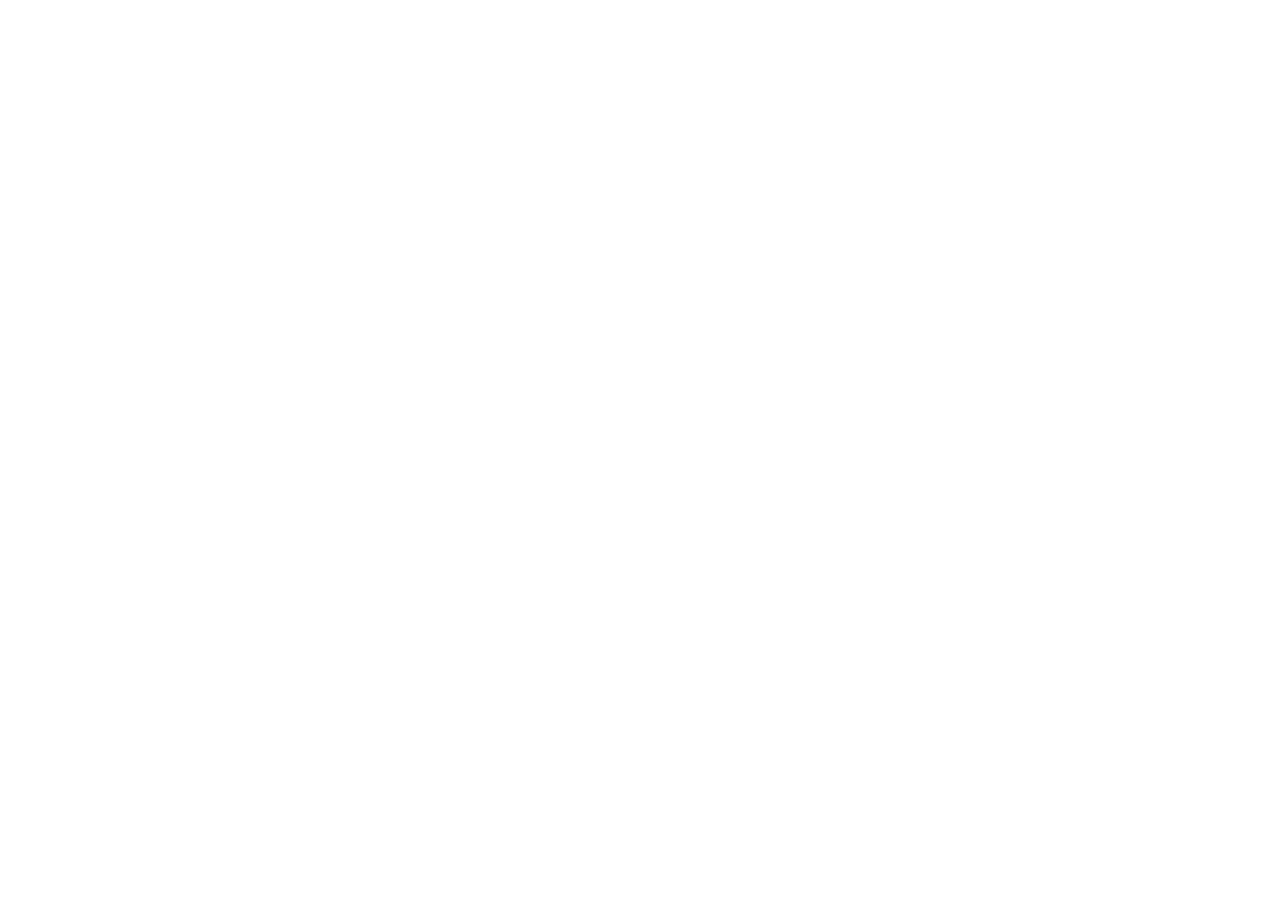
==== pages/index-en.html @ 2b159ac8 "feat: add next 2 sections with form and accordion" ====
<!DOCTYPE html>
<html lang="en">
<head>
  <meta charset="UTF-8">
  <meta name="viewport" content="width=device-width, initial-scale=1.0">
  <meta name="theme_color" content="#FFFFFF">
  <title>Landing Uparkt</title>
  <!--INTER TIGHT FONT-->
  <link rel="preconnect" href="https://fonts.googleapis.com">
  <link rel="preconnect" href="https://fonts.gstatic.com" crossorigin>
  <link href="https://fonts.googleapis.com/css2?family=Inter+Tight:ital,wght@0,100..900;1,100..900&display=swap" rel="stylesheet">
  <!--NORMALIZE.css-->
  <link type="text/css" rel="stylesheet" href="../styles/normalize.css" />
  <!--STYLE.css-->
  <link type="text/css" rel="stylesheet" href="../styles/style.css" />
</head>
<body>

</body>
</html>
---- styles/style.css ----
body {
    margin: 0;
}

/*HEADER*/
header.header {
    width: 100%;
    height: auto;
    padding: 16px 50px;
    position: fixed;
    top: 0;
    z-index: 10;

    display: flex;
    flex-direction: row;
    flex-wrap: nowrap;
    align-content: center;
    align-items: center;
    gap: 24px;

    -webkit-backdrop-filter: blur(48px);
    backdrop-filter: blur(48px);
    background-color: rgba(255, 255, 255, 0);
    transition: background-color 0.45s ease-in-out;
}

.header.scrolled {
    box-sizing: border-box;

    background: rgba(255, 255, 255, 0.8);
    border-bottom: 1px solid #E0E0E0;
    backdrop-filter: blur(48px);
}

main {
    width: 100vw;
    padding-top: 72px;
}

.header_div_logo {
    position: relative;
    width: 100%;
    max-width: 147px;
    min-width: 88px;
    height: 40px;
}

.div_img_logo {
    position: absolute;
    top: 50%;
    left: 50%;
    transform: translate(-50%, -50%);

    width: 100%;
    height: 100%;
    object-fit: contain;
}

.header_nav {
    width: 100%;
    display: flex;
    flex-direction: row;
    align-items: flex-start;
    padding: 0;
    gap: 24px;
}

.nav_ul_list {
    width: 100%;

    display: flex;
    flex-direction: row;
    align-items: center;
    padding: 0;
    gap: 24px;
}

.ul_li {
    width: auto;
    height: 40px;

    display: flex;
    flex-direction: row;
    justify-content: center;
    align-items: center;
    padding: 8px;
    gap: 10px;
}

#buttons {
    margin-left: auto;
}

.ul_li .li_a_link {
    font-style: normal;
    font-weight: 500;
    font-size: var(--font-size-18);
    line-height: 120%;
    letter-spacing: -0.01em;

    color: var(--black);
}

.text {
    display: flex;
    font-style: normal;
    font-weight: 500;
    font-size: var(--font-size-16);
    line-height: 125%;
    text-align: center;
    letter-spacing: -0.01em;

    color: var(--black);
}

.header_div_container {
    width: 100%;
    height: 40px;

    margin-left: auto;

    display: flex;
    flex-direction: row;
    justify-content: center;
    align-items: center;
    padding: 0;
    gap: 16px;
}

.language_container {
    position: relative;

    display: flex;
    flex-direction: row;
    flex-wrap: nowrap;
    align-content: center;
    justify-content: center;
    align-items: center;
    gap: 8px;

    cursor: pointer;
}

.language_container:after {
    content: url(../assets/arrow-down.svg);

    display: inline;
    position: relative;

    top: 0;
    left: 0;

    transition: transform .3s .15s;
}

.language_content {
    display: flex;
    flex-direction: row;
    flex-wrap: nowrap;
    align-content: center;
    justify-content: center;
    align-items: center;
    gap: 8px;

    padding: 8px 12px;
}

.language_div_image {
    position: relative;
    width: 24px;
    height: 16px;

    filter: drop-shadow(0px 1px 12px rgba(0, 0, 0, 0.06)) drop-shadow(0px 4px 12px rgba(0, 0, 0, 0.06)) drop-shadow(0px -8px 34px rgba(0, 0, 0, 0.03));
    border-radius: 4px;
}

.language_image {
    position: absolute;
    top: 50%;
    left: 50%;
    transform: translate(-50%, -50%);

    width: 100%;
    height: 100%;
    object-fit: contain;

    filter: drop-shadow(0px 1px 12px rgba(0, 0, 0, 0.06)) drop-shadow(0px 4px 12px rgba(0, 0, 0, 0.06)) drop-shadow(0px -8px 34px rgba(0, 0, 0, 0.03));
    border-radius: 4px;
}

.language_dropdown {
    position: absolute;
    top: 100%;
    left: 0;
    z-index: 1;

    width: 100%;
    height: auto;

    flex-direction: column;
    align-items: center;
    padding: 16px;

    box-shadow: 0 1px 12px rgba(0, 0, 0, 0.06), 0 4px 12px rgba(0, 0, 0, 0.06), 0 -8px 34px rgba(0, 0, 0, 0.03);
    border-radius: 8px;

    background: var(--white);

    flex: none;
    order: 1;
    flex-grow: 0;

    visibility: hidden;
    opacity: 0;
    transform: translateY(-100%);

    transition: all 0.45s ease-in-out;
}

.language_dropdown.open {
    display: block;
    visibility: visible;
    opacity: 1;
    transform: translateY(0%);
}

.language_container.open:after {
    transform: rotate(180deg);
    transition: transform .3s .15s;
}

.language_dropdown_item {
    cursor: pointer;

    width: 100%;
    height: 20px;

    display: flex;
    flex-direction: row;
    align-items: center;
    justify-content: space-between;
    padding: 0;
}

.container_div_button {
    display: flex;
    flex-direction: row;
    justify-content: center;
    align-items: center;
    padding: 10px 17px;
    gap: 10px;

    position: relative;
    width: auto;
    min-width: 152px;
    height: 40px;

    border-radius: 100px;
}

.container_div_button.white {
    border: 1px solid var(--gray-300);
}

.text.black {
    color: var(--black);
}

.container_div_button.black {
    min-width: 184px;

    background: var(--black);
    border: 1px solid var(--black);
}

.text.white {
    color: var(--white);
}

.qr_code_mobile {
    display: none;
}

.qr_code:before {
    content: url(../assets/qr.svg);
    display: inline;
    position: relative;
    margin-right: 12.5px;
    height: 15px;
    top: 1px;
    left: 0;

    transition: all 0.45s ease-in-out;
}

a.li_a_link.text {
    cursor: pointer;
    transition: all 0.45s ease-in-out;
}

a.li_a_link.text.black {
    color: var(--black);
}

a.li_a_link.text.white {
    color: var(--white);
}

a.li_a_link.text:hover {
    color: var(--violet);
}

.container_div_button, .button_text {
    cursor: pointer;
    transition: all 0.4s ease-in-out;
}

/*WHITE VARIANT (DEFAULT)*/
.container_div_button.white {
    background: rgba(255, 255, 255, 0);
}

.button_text.black {
    color: var(--black);
}

/*BLACK VARIANT (FOR HOVER)*/
.container_div_button.white:hover {
    background: var(--black);
    border-color: var(--black);
}

.container_div_button.white:hover .button_text.black {
    color: var(--white);
}

/*GRAY VARIANT (FOR ACTIVE)*/
.container_div_button.white:active {
    background: var(--gray-400);
    border-color: var(--gray-400);
}

.container_div_button.white:active .button_text.black {
    color: var(--white);
}

/*BLACK VARIANT (DEFAULT)*/
.container_div_button.black {
    background: var(--black);
    border: 1px solid var(--black);
}

.button_text.white {
    color: var(--white);
}

/*WHITE VARIANT (FOR HOVER)*/
.container_div_button.black:hover {
    background: var(--white);
    border: 1px solid var(--gray-400);
}

.container_div_button.black:hover .button_text.white {
    color: var(--black);
}

/*GRAY VARIANT (FOR ACTIVE)*/
.container_div_button.black:active {
    background: var(--white);
    border: 1px solid var(--gray-400);
}

.container_div_button.black:active .button_text.white {
    color: var(--gray-400);
}

/*QR-CODE (FOR HOVER)*/
.container_div_button:hover .qr_code:before {
    content: url(../assets/qr-black.svg);
}

/*QR-CODE (FOR ACTIVE)*/
.container_div_button:active .qr_code:before {
    content: url(../assets/qr-gray.svg);
}

/*BURGER MENU*/
.burger-checkbox {
    display: none;
    position: relative;
    cursor: pointer;
}

.burger_image {
    display: none;
    width: 100%;
    height: 100%;
    object-fit: contain;
}

.burger {
    cursor: pointer;

    display: none;
    position: absolute;
    top: 35px;
    right: 20px;

    border: none;
    background: transparent;

    width: 40px;
    height: 26px;
    scale: 0.5;

    margin: 0;
    z-index: 6;
}
.burger::before,
.burger::after {
    content: '';
    left: 0;
    position: absolute;
    display: block;
    width: 100%;
    height: 4px;
    border-radius: 10px;
    background: #000;
}
.burger::before {
    top: 0;
    box-shadow: 0 11px 0 #000;
    transition: box-shadow .3s .15s, top .3s .15s, transform .3s;
}
.burger::after {
    bottom: 0;
    transition: bottom .3s .15s, transform .3s;
}
.burger-checkbox:checked + .burger::before {
    top: 11px;
    transform: rotate(45deg);
    box-shadow: 0 6px 0 rgba(0,0,0,0);
    transition: box-shadow .15s, top .3s, transform .3s .15s;
}
.burger-checkbox:checked + .burger::after {
    bottom: 11px;
    transform: rotate(-45deg);
    transition: bottom .3s, transform .3s .15s;
}

.burger-checkbox:checked ~ .header_nav {
    transform: translateX(0);
}

/*BURGER MENU*/
@media (max-width: 768px) {
    /* Стили для header */
    header.header {
        display: grid;
        width: 100vw;
        height: 56px;
        grid-template-columns: repeat(2, 1fr);
        grid-template-rows: 24px repeat(3, 1fr);
        align-content: space-between;
        padding: 16px 20px;

        -webkit-backdrop-filter: blur(48px);
        backdrop-filter: blur(48px);

        transition: all 0.45s ease-in-out;
    }

    /* Стили для header при отмеченном бургере */
    header.header.open {
        height: 100vh !important;
        background: var(--white);
    }

    .burger_menu, .burger {
        display: block;

        top: 15px;
        right: 10px;
    }

    .burger-checkbox {
        position: relative;

        grid-column: 2;
        grid-row: 1;
    }

    .header_div_logo {
        display: block;
        align-items: start;
        position: relative;

        grid-column: 1;
        grid-row: 1;
    }

    .header_nav {
        display: block;
        position: relative;

        grid-column: 1 / 3;
        grid-row: 2 / 5;

        padding: 0;
    }

    .header_div_container {
        display: flex;
        flex-direction: column;
        row-gap: 16px;

        position: relative;

        padding: 0;
    }

    .container_div_button {
        padding: 0;
    }

    .header_nav {
        width: 100%;
        opacity: 0;
        scale: 0;
        transform: translateY(-100vh);

        background-color: rgba(255, 255, 255, 0);

        transition: all 0.45s ease-in-out;
    }

    .burger-menu {
        display: block;
    }

    .burger-checkbox:checked ~ .header_nav {
        opacity: 1;
        scale: 1;
        transform: translateY(0);
    }
}

/*MAIN*/
main.main {
    position: relative;
    width: 100%;
    height: auto;
    min-height: 700px;

    background: var(--light-gray);
}

.main_section_service, .main_section_advantages {
    background: var(--white) !important;
}

/*USP SECTION*/
.main_section_usp {
    display: grid;
    width: 1420px;
    height: auto;

    margin: auto;

    grid-template-columns: repeat(6, 1fr);
    grid-template-rows: repeat(1, 1fr);

    background:
            url(../assets/blur-back.svg) no-repeat scroll center,
            url(../assets/grid-back.svg) no-repeat scroll center;
    background-size: cover;

    padding: 56px 0 0 0;
}

.usp_div_left {
    grid-column: 1 / 4;

    width: fit-content;

    display: flex;
    flex-direction: column;
    align-items: flex-start;
    padding: 0;
    gap: 32px;
}

.usp_text_frame {
    display: flex;
    flex-direction: column;
    align-items: flex-start;
    padding: 0;
    gap: 16px;

    width: 100%;
    height: auto;
    min-height: 344px;

    flex: none;
    order: 0;
    flex-grow: 0;
}

h1.h1_usp {
    width: 100%;
    height: auto;

    font-style: normal;
    font-weight: 500;
    font-size: var(--font-size-80);
    line-height: 120%;
    letter-spacing: -0.01em;
    text-transform: uppercase;

    color: var(--black);

    z-index: 4;
}

.h1_usp__line {
    display: inline;
}

/*ONLY H1*/
@media (max-width: 1280px) and (min-width: 1001px) {
    .h1_usp__line {
        display: block;
    }
}

@media(max-width: 1001px) {
    .h1_usp__line {
        white-space: nowrap;
    }
}

.usp_p_content {
    width: auto;
    height: auto;
    max-width: 355px;

    font-style: normal;
    font-weight: 500;
    font-size: var(--font-size-16);
    line-height: 125%;
    letter-spacing: -0.01em;

    color: var(--gray-400);
}

/*BUTTON DROPDOWN*/
.dropdown {
    display: inline-block;
    position: relative;
    z-index: 9;

    height: auto;
    min-height: fit-content;
    max-height: 100%;
}

.dd-button {
    cursor: pointer;
    white-space: nowrap;

    display: flex;
    flex-direction: row;
    align-items: flex-start;
    padding: 0;
    gap: 4px;

    width: fit-content;
    min-width: 357px;
    height: auto;
    max-height: 100%;
    min-height: 56px;
}

.dropdown_default {
    display: flex;
    flex-direction: row;
    align-items: center;
    padding: 16px;
    gap: 10px;

    width: fit-content;
    min-width: 297px;
    height: fit-content;
    max-height: 56px;

    background: var(--violet);
    border-radius: 100px;

    cursor: pointer;

    transition: all 0.45s ease-in-out;
}

.dropdown_default.android {
    box-shadow: 0px 1px 12px rgba(0, 0, 0, 0.06), 0px 4px 12px rgba(0, 0, 0, 0.06), 0px -8px 34px rgba(0, 0, 0, 0.03);
    border-radius: 16px;

    width: 100%;
    height: 52px;
}

.dropdown_default.ios span:before {
    transform: translateY(0);
}

.dropdown_default.android span:before {
    transform: translateY(calc(50% - 20px / 2));
}

.dropdown_default:hover {
    background: var(--pure-violet);
}

.dropdown_default:hover span, .dropdown_default:hover span a {
    color: var(--violet);
}

.dropdown_default.ios:hover span:before {
    content: url(../assets/apple-icon-purple.svg);
}

.dropdown_default.android:hover span:before {
    content: url(../assets/android-icon-purple.svg);
}

.dropdown_default span, .dropdown_default span a {
    display: flex;
    flex-direction: row;
    flex-wrap: nowrap;
    align-content: center;
    justify-content: center;
    align-items: center;
    gap: 10px;

    font-style: normal;
    font-weight: 400;
    font-size: var(--font-size-16);
    line-height: 125%;
    text-align: center;
    letter-spacing: -0.01em;

    color: var(--white);
}

.dropdown_default span:before {
    display: inline;
    position: relative;
    top: 50%;
    left: 0;
    transform: translateY(0%);
}

.dropdown_default.ios span:before {
    content: url(../assets/apple-icon.svg);
}

.dropdown_default.android span:before {
    content: url(../assets/android-icon.svg);
}

.dropdown_icon {
    position: relative;
    width: 56px;
    height: 56px;

    background: var(--violet);
    border-radius: 100px;
}

.dropdown_icon .image {
    position: absolute;
    width: 12px;
    height: 10px;
    left: calc(50% - 12px / 2);
    top: calc(50% - 10px / 2);
    object-fit: none;
}

.dropdown_icon.image {
    transition: transform .3s .15s;
}

.dropdown_icon.image.open {
    transform: rotate(180deg);
    transition: transform .3s .15s;
}

@media(max-width: 1000px) {
    .dropdown_icon.image.open {
        transform: translate(-50%, -50%) rotate(180deg)
    }
}

.dd-input {
    display: none;
}

.dd-menu {
    position: absolute;
    top: 100%;
    width: 100%;
    height: auto;
    max-height: 100%;
    min-height: 56px;
    list-style-type: none;
}

.dd-input + .dd-menu {
    /*display: none;*/
    visibility: hidden;
    opacity: 0;
    transform: translateY(-100%);
    transition: all 0.45s ease-in-out;
}

.dd-input:checked + .dd-menu {
    display: block;
    visibility: visible;
    opacity: 1;
    transform: translateY(0%);
}

.dd-input:checked ~ .dd-button {
    transform: rotate(90deg);
}

.dd-menu li {
    padding: 8px 0;
    cursor: pointer;
    white-space: nowrap;
}

.usp_div_right {
    grid-column: 4 / 7;

    position: relative;
    display: grid;
    width: 100%;
    height: 577px;
    grid-template-columns: 20px repeat(4, 1fr);
    grid-template-rows: 20px repeat(4, 1fr);
}

.image_container {
    position: relative;
    width: 100%;
    height: 100%;

    z-index: 1;
}

.image {
    width: 100%;
    height: 100%;
    object-fit: contain;

    filter: drop-shadow(0px 8px 16px rgba(48, 48, 48, 0.08));
}

.iphone.image_container {
    grid-row: 1 / 6;
    grid-column: 1 / 6;

    z-index: 1;
}

.order_card.image_container {
    width: 320px;
    height: 128px;

    grid-row: 2 / 3;
    grid-column: 2;

    z-index: 3;
    animation: jiggle 0.8s ease-in-out infinite alternate;
}

.card_group.image_container {
    width: 266px;
    height: 176px;

    grid-row: 4;
    grid-column: 1 / 2;

    z-index: 3;
    animation: jiggle 0.8s ease-in-out infinite alternate;
}

.panelL.image_container {
    width: 294px;
    height: 164px;

    grid-row: 5;
    grid-column: 4;

    z-index: 3;
    animation: jiggle 0.8s ease-in-out infinite alternate;
}

@keyframes jiggle {
    0% {
        transform: translateY(0px);
    }
    50% {
        transform: translateY(5px);
    }
    100% {
        transform: translateY(0px);
    }
}

/*SERVICE SECTION*/
.main_section_service {
    width: 100%;
}

.div_section_fluid {
    width: calc(100% - 100px);
    margin: auto;

    display: flex;
    flex-direction: column;
    align-items: flex-start;
    padding: 144px 0;
    gap: 24px;
}

.div_service_name {
    display: flex;
    flex-direction: row;
    justify-content: center;
    align-items: center;
    padding: 0;
    gap: 8px;

    width: auto;
    height: auto;
    min-height: 22px;
}

.p_service {
    position: relative;
    left: 8px;

    display: flex;
    align-items: center;
    flex-direction: row;
    flex-wrap: wrap;

    font-style: normal;
    font-weight: 500;
    font-size: var(--font-size-18);
    line-height: 120%;
    text-align: center;
    letter-spacing: -0.01em;
    text-transform: uppercase;

    color: var(--violet);
}

.p_service:before {
    content: "";
    position: relative;
    top: 50%;
    left: 0;
    transform: translate(-50%, 0);

    display: inline;
    width: 16px;
    height: 16px;

    background: var(--violet);
    border-radius: 1000px;

    flex: none;
    order: 0;
    flex-grow: 0;
}

.service_h2 {
    font-style: normal;
    font-weight: 500;
    font-size: var(--font-size-56);
    line-height: 110%;
    letter-spacing: -0.01em;

    color: var(--black);
}

/*SECTIONS FIXED*/
.main_section_advantages {
    width: 100%;
    height: auto;

    display: flex;
    flex-direction: column;
    align-items: flex-start;
    padding: 0;
    gap: 24px;
}

.div_service_name.--start {
    position: sticky;
    top: 100px;
    left: 0;
    padding: 0 50px;
}

.--start {
    justify-content: flex-start;
}

.main-section_container {
    display: flex;
    flex-direction: column;
    align-items: flex-start;
    padding: 0;
    gap: 125px;

    width: 100%;
    height: auto;
}

.main-section {
    display: flex;
    column-gap: 25px;
    flex-direction: row;
    flex-wrap: nowrap;
    justify-content: flex-start;
    align-items: flex-start;

    padding: 0 50px;

    perspective: 1px;

    position: sticky;
    top: 146px;
    left: 0;
    overflow: hidden;

    width: 100%;
    height: calc(100vh - 250px);

    opacity: 0;
    transform: translateY(0px);

    transition: opacity 0.45s ease-in-out;
}

.main-section article.description {
    opacity: 0;
    transform: translateY(50%);
    background: var(--white) !important;
}

.main-section figure.video {
    opacity: 0;
    transform: translateY(0);
}

.main-section article.description h3.description_head,
.main-section article.description .description_content {
    color: var(--black);
    transition: all 0.45s ease-in-out;
}

.main-section.disabled article.description h3.description_head,
.main-section.disabled article.description .description_content {
    color: var(--white);
    transition: all 0.45s ease-in-out;
}

.main-section.disabled article.description {
    opacity: 0;
    transform: translateY(-50%);
    transition: all 0.45s ease-in-out;
}

.main-section.disabled figure.video {
    opacity: 0;
    transform: translateY(0);
}

.main-section.disabled {
    opacity: 0;
    pointer-events: none;
    /*transition: opacity 0.1s ease-in-out;*/
}

.main-section.active article.description {
    opacity: 1;
    transform: translateY(0);
    transition: all 0.45s ease-in-out;
}

.main-section.active figure.video {
    opacity: 1;
    transform: translateY(0);
    transition: all 0.45s ease-in-out;
}

.main-section.active {
    opacity: 1;
    /*transition: opacity 0.1s ease-in-out;*/
}

#active {
    opacity: 1;
}

#active article.description {
    opacity: 1;
    transform: translateY(0);
    transition: all 0.45s ease-in-out;
}

#active figure.video {
    opacity: 1;
    transform: translateY(0);
    transition: all 0.45s ease-in-out;
}

#last {
    top: 0;
    margin-bottom: 104px;
}

article.description {
    display: flex;
    flex-direction: column;
    align-items: flex-start;
    padding: 40px 0 0 0;
    gap: 16px;

    width: 20%;
    min-width: 355px;
    height: 100%;
    min-height: 130px;

    background: var(--white);
}

.description_head {
    font-style: normal;
    font-weight: 500;
    font-size: var(--font-size-40);
    line-height: 120%;
    letter-spacing: -0.01em;

    color: var(--black);
}

.description_content {
    font-style: normal;
    font-weight: 500;
    font-size: var(--font-size-18);
    line-height: 120%;
    letter-spacing: -0.01em;

    color: var(--black);
}

figure.video {
    position: relative;

    width: 80%;
    height: 100%;

    background: var(--light-gray) !important;
    border-radius: 40px;
}

video.video_content {
    position: absolute;
    top: 50%;
    left: 50%;
    transform: translate(-50%, -50%);
    width: 100%;
    height: 100%;
    border-radius: 40px;
}

/*SECTION OWNERS*/
.main_section_owners {
    background: var(--white);
}

.main_section_owners .div_section_fluid {
    position: relative;
    margin: 0 50px;

    width: calc(100% - 100px);
    min-width: 830px;
    height: auto;
    min-height: fit-content;

    display: grid;
    grid-template-columns: auto 140px repeat(3, 1fr);
    grid-template-rows: repeat(4, auto);
    row-gap: 24px;
}

.div_service_name {
    grid-column: 1;
    grid-row: 1;
}

.owners_content {
    grid-column: 3 / 6;
    grid-row: 1;
}

.advantage {
    display: flex;
    flex-direction: column;
    flex-wrap: nowrap;
    justify-content: space-between;
    align-content: center;
    align-items: center;
    padding: 16px;

    grid-row: 2;
    width: 100%;
    height: 250px;
    background: var(--light-gray);
    border-radius: 24px;
}

.advantage_image {
    width: 100%;
    height: 100%;
    min-height: 76px;

    background-size: contain;
    image-rendering: crisp-edges;
}

#adv1 {
    grid-column: 3;
}

#adv1 .advantage_image {
    background: url(../assets/adv1.svg) no-repeat center center;
    background-size: contain;
}

#adv2 {
    grid-column: 4;
}

#adv2 .advantage_image {
    background: url(../assets/adv2.svg) no-repeat center center;
    background-size: contain;
}

#adv3 {
    grid-column: 5;
}

#adv3 .advantage_image {
    background: url(../assets/adv3.svg) no-repeat center center;
    background-size: contain;
}

.advantage_content {
    position: relative;
    display: flex;
    flex-direction: column;
    align-items: flex-start;
    padding: 0;
    gap: 8px;
}

.h4_heading {
    position: relative;
    display: inline;
    width: 100%;

    font-style: normal;
    font-weight: 500;
    font-size: var(--font-size-22);
    line-height: 115%;
    letter-spacing: -0.01em;

    color: var(--black);
}

#adv2 .h4_heading img {
    content: url(../assets/help-circle.svg);

    display: block;
    position: absolute;
    top: 50%;
    right: 0;
    transform: translateY(-50%);
    margin-top: 2px;

    cursor: pointer;
}

.popover {
    position: absolute;
    right: 30px;
    top: -12px;
    transform: translate(-30px, 0%);

    flex-direction: column;
    align-items: flex-start;
    padding: 8px 12px;

    width: 200px;
    height: fit-content;

    background: var(--violet);
    border-radius: 8px;

    box-shadow: 0 12px 16px -4px rgba(16, 24, 40, 0.08), 0 4px 6px -2px rgba(16, 24, 40, 0.03);

    display: block;
    visibility: hidden;
    opacity: 0;
    transition: all 0.45s ease-in-out;
}

.popover:after {
    content: "";
    position: absolute;
    width: 12px;
    height: 12px;
    transform: translateY(-50%) rotate(-45deg);
    right: -4px;
    top: 50%;
    background: var(--violet);
    border-radius: 1px;
}

.popover p {
    display: inline;
    height: 34px;

    font-style: normal;
    font-weight: 400;
    font-size: var(--font-size-13);
    line-height: 130%;
    letter-spacing: -0.01em;

    color: var(--white);
}

.popover img {
    width: 8px;
    display: inline;
}

.popover.open {
    opacity: 1;
    visibility: visible;
    transform: translate(0%, 0%);
}

.advantage_description {
    font-style: normal;
    font-weight: 500;
    font-size: var(--font-size-13);
    line-height: 125%;
    letter-spacing: -0.01em;

    color: var(--gray-400);
}

.advantage_description.bigger {
    font-size: var(--font-size-18);
}

.div_section_fluid .dropdown_default {
    width: 100%;

    align-items: center;
    justify-content: center;
    align-content: center;

    grid-column: 3 / 6;
    grid-row: 3;
}

/*SECTION OWNERS (SECOND)*/
.main_section_own {
    background: var(--white);
}

.div_own_fluid {
    position: relative;
    margin: 0 50px;

    width: calc(100% - 100px);
    height: auto;
    min-height: fit-content;

    display: flex;
    flex-direction: row;
    padding-top: 0;
    gap: 24px;
}

.big_card {
    box-sizing: border-box;

    width: calc(50% - 12px);
    height: fit-content;
    min-height: 500px;
    padding: 32px;

    display: flex;
    align-items: center;
    align-content: center;
    flex-direction: column;
    justify-content: space-between;
    row-gap: 24px;

    border: 1px solid var(--gray-300);
    border-radius: 24px;

    background: url(../assets/union.svg) no-repeat center center;

    flex: none;
    order: 0;
    flex-grow: 0;
}

.big_card_image {
    width: 100%;
    height: auto;
    min-height: 280px;

    background-size: contain;
    image-rendering: crisp-edges;
}

#big1 .big_card_image {
    background: url(../assets/notis1.svg) no-repeat center center;
    background-size: contain;
}

#big2 .big_card_image {
    background: url(../assets/notis2.svg) no-repeat center center;
    background-size: contain;
}

.big_card_content {
    display: flex;
    flex-direction: column;
    flex-wrap: wrap;
    align-content: flex-start;
    justify-content: flex-start;
    align-items: flex-start;
    row-gap: 8px;
}

/*SECTION FOR LOCATION*/
.main_section_location {
    position: relative;
}

.div_service_name.location {
    width: fit-content;
    max-width: 674px;

    display: flex;
    flex-direction: column;
    flex-wrap: wrap;
    align-content: flex-start;
    justify-content: flex-start;
    align-items: flex-start;
    row-gap: 24px;
}

.location_main {
    flex-direction: row;
    padding: 40px 0 160px 0;
}

.location_description {
    font-style: normal;
    font-weight: 500;
    font-size: var(--font-size-18);
    line-height: 120%;
    letter-spacing: -0.01em;

    color: var(--gray-400);
}

.location_image {
    position: absolute;
    bottom: 0;
    right: 0;

    width: calc(100vw - (674px + 40px + 24px));
    min-height: 450px;

    background: url(../assets/earth.svg) no-repeat center center;
    background-size: 100% 100%;

    z-index: 0;
}

/*SECTION FOR SPONSORS*/
.main_section_sponsors {
    position: relative;
    z-index: 2;
    background: var(--white);
}

.main_section_sponsors .div_section_fluid {
    position: relative;
    margin: 0 50px;
    width: calc(100% - 100px);
    height: auto;
    min-height: fit-content;
    display: grid;
    grid-template-columns: auto 140px auto;
    grid-template-rows: repeat(3, auto);
    row-gap: 24px;
}

.sponsors_content {
    grid-column: 3;
    grid-row: 1;
}

.sponsors_frame {
    grid-column: 3;
    grid-row: 2;
}

.sponsors_frame {
    display: flex;
    flex-direction: row;
    flex-wrap: wrap;
    align-items: flex-start;
    align-content: flex-start;
    padding: 0;
    gap: 24px;
}

.sponsor_card {
    box-sizing: border-box;

    display: flex;
    flex-direction: column;
    justify-content: center;
    align-items: center;
    padding: 35px 57px;
    gap: 10px;

    width: 200px;
    max-width: 200px;
    height: auto;
    min-height: 100px;

    border: 1px solid var(--gray-300);
    border-radius: 8px;

    flex: none;
    order: 0;
    flex-grow: 0;
}

.sponsor_image {
    width: 100%;
    height: auto;
    min-height: 25px;

    background-size: contain;
    image-rendering: crisp-edges;

    background: url(../assets/slack.png) no-repeat center center;
    background-size: contain;
}

#spnsr1 {
    background: url(../assets/uber.png) no-repeat center center;
    background-size: contain;
}

#spnsr2 {
    background: url(../assets/google.png) no-repeat center center;
    background-size: contain;
}

#spnsr3 {
    background: url(../assets/spotify.png) no-repeat center center;
    background-size: contain;
}

#spnsr4 {
    background: url(../assets/amazon.png) no-repeat center center;
    background-size: contain;
}

#spnsr5 {
    background: url(../assets/figma.png) no-repeat center center;
    background-size: contain;
}

/*SECTION FOR FORM*/
.main_section_form {
    background-color: var(--white);
}

.main_section_form .div_section_fluid {
    position: relative;
    margin: 0 50px;
    width: calc(100% - 100px);
    height: auto;
    min-height: fit-content;
    display: grid;
    justify-items: start;
    grid-template-columns: repeat(2, 1fr);
    grid-template-rows: repeat(2, auto);
    row-gap: 24px;

    padding-top: 0;
}

.form_content {
    grid-column: 1;
    grid-row: 1;
}

.form_container {
    width: 100%;
    display: flex;
    flex-wrap: nowrap;
    flex-direction: column;
    gap: 24px;
}

form {
    display: flex;
    flex-direction: column;
    align-items: flex-start;
    padding: 0;
    gap: 8px;
}

input::placeholder,
textarea::placeholder {
    color: var(--gray-400);
}

input, textarea {
    display: flex;
    flex-direction: row;
    align-items: center;
    padding: 18px 16px;
    gap: 10px;

    width: 100%;
    height: auto;
    min-height: 56px;

    background: var(--light-gray);
    border-radius: 16px;

    font-style: normal;
    font-weight: 500;
    font-size: var(--font-size-16);
    line-height: 125%;
    letter-spacing: -0.01em;

    border: 1px solid var(--white);

    color: var(--black);

    transition: all 0.45s ease-in-out;

    flex: none;
    order: 0;
    flex-grow: 0;
}

input:hover,
textarea:hover {
    background: var(--white);
    border: 1px solid var(--gray-300);
    border-radius: 16px;
}

input:focus,
textarea:focus {
    background: var(--light-gray);
    border-radius: 100px;
}

.dropdown_default.black {
    display: flex;
    flex-direction: row;
    justify-content: center;
    align-items: center;
    padding: 16px 8px;
    gap: 10px;

    background: var(--black);
    border-radius: 100px;

    font-style: normal;
    font-weight: 400;
    font-size: var(--font-size-16);
    line-height: 125%;
    text-align: center;
    letter-spacing: -0.01em;

    color: var(--white);
}

.dropdown_default.black:hover {
    background: var(--light-gray);
    color: var(--black);
}

.dropdown_default.black:focus {
    background: var(--gray-300);
}

input:invalid {
    color: var(--error-500);

    background: var(--light-gray);
    border: 1px solid var(--error-500);
}

input:invalid::after {
    content: "Неверно введены данные";
    display: block;

    font-style: normal;
    font-weight: 500;
    font-size: var(--font-size-13);
    line-height: 130%;
    letter-spacing: -0.01em;

    color: var(--error-500);
}

/*SECTION FOR FAQ*/
.main_section_faq {
    background-color: var(--white);
}

.main_section_faq .div_section_fluid {
    position: relative;
    margin: 0 50px;
    width: calc(100% - 100px);
    height: auto;
    min-height: fit-content;
    display: grid;
    justify-items: start;
    grid-template-columns: auto 140px auto;
    grid-template-rows: repeat(3, auto);
    row-gap: 24px;

    padding-top: 0;
}

.owners_content.faq {
    grid-column: 3;
}

/*ACCORDION*/
.accordion {
    display: flex;
    flex-direction: row;
    align-items: center;
    justify-content: flex-start;
    gap: 24px;

    font-style: normal;
    font-weight: 500;
    font-size: var(--font-size-18);
    line-height: 120%;
    letter-spacing: -0.01em;
    color: var(--black);

    cursor: pointer;
    width: 100%;
    text-align: left;
    outline: none;
    transition: 0.4s;
}

.accordion-container {
    width: 100%;
    padding: 32px 0 24px 0;
    border-bottom: 1px solid var(--gray-300);
}

.accordion_frame {
    grid-column: 3;
    grid-row: 2;

    width: 100%;
    height: fit-content;

    display: flex;
    flex-direction: column;
    flex-wrap: nowrap;
    align-content: flex-start;
    justify-content: flex-start;
    align-items: flex-start;
}

.panel {
    padding: 16px 0 0 0;
    display: none;
    overflow: hidden;

    font-style: normal;
    font-weight: 500;
    font-size: var(--font-size-16);
    line-height: 125%;
    letter-spacing: -0.01em;

    color: var(--gray-400);
}

.accordion:after {
    content: '\002B'; /* Unicode character for "plus" sign (+) */
    font-size: 22px;
    color: var(--black);
    float: right;
    margin-left: auto;
    transition: 0.45s;
}

.accordion.active:after {
    content: "\2212"; /* Unicode character for "minus" sign (-) */
}

/*LARGE DESKTOP*/
@media(max-width: 1600px) {
    .main_section_usp {
        position: relative;
        min-width: 1400px;
        width: calc(100vw - 100px);
    }
}

/*DESKTOP*/
@media(max-width: 1440px) {
    .main_section_usp {
        position: relative;
        min-width: 1240px;
        width: calc(100vw - 100px);
    }
}

@media(max-width: 1280px) {
    .main_section_usp {
        position: relative;
        min-width: 950px;
        width: calc(100vw - 100px);
    }

    .usp_div_left {
        width: 100%;
        grid-column: 1 / 5;
        padding-bottom: 140px;
    }

    .usp_div_right {
        max-width: 600px;
        width: fit-content;
        position: absolute;
        top: 50%;
        right: 0;
        transform: translate(10%, -70%);
        scale: 0.8;
    }

    h1.h1_usp {
        font-size: 70px;
    }

    /*SECTION FOR OWNERS*/
    .main_section_owners .div_section_fluid {
        min-width: 0;
        grid-template-columns: repeat(3, 1fr);
        grid-template-rows: repeat(4, auto);
    }

    .div_service_name {
        grid-column: 1 / 4;
        grid-row: 1;
        justify-content: flex-start;
    }

    .owners_content {
        grid-column: 1 / 4;
        grid-row: 2;
    }

    .advantage {
        grid-row: 3;
    }

    #adv1 {
        grid-column: 1 / 2;
    }

    #adv2 {
        grid-column: 2 / 3;
    }

    #adv3 {
        grid-column: 3 / 4;
    }

    .div_section_fluid .dropdown_default {
        grid-column: 1 / 4;
        grid-row: 4;
    }

    /*SECTION FOR LOCATION*/
    .location_main {
        padding: 24px 0 650px 0;
    }

    .div_service_name.location {
        width: 100%;
        max-width: fit-content;
    }

    .location_description {
        font-size: var(--font-size-16);
    }

    .location_image {
        width: calc(100vw + 101px);
        height: 100%;
        bottom: -185px;
        right: 0;
        background-size: 100% 100%;
    }

    .main_section_sponsors .div_section_fluid {
        min-width: 0;
        grid-template-columns: 1fr;
        grid-template-rows: repeat(4, auto);
    }

    .main_section_sponsors .div_section_fluid .div_service_name {
        grid-column: 1;
        grid-row: 1;
    }

    .sponsors_content {
        grid-column: 1;
        grid-row: 2;
    }

    .sponsors_frame {
        grid-column: 1;
        grid-row: 3;
    }

    /*SECTION FOR FAQ*/
    .main_section_faq .div_section_fluid {
        min-width: 0;
        grid-template-columns: 1fr;
        grid-template-rows: repeat(3, auto);
    }

    .main_section_faq .div_section_fluid .div_service_name {
        grid-column: 1;
        grid-row: 1;
    }

    .owners_content.faq {
        grid-column: 1;
        grid-row: 2;
    }

    .accordion_frame {
        grid-column: 1;
        grid-row: 3;
    }
}

@media(max-width: 1000px) {
    h1.h1_usp {
        font-size:var(--font-size-56);
    }

    .usp_p_content {
        font-size: var(--font-size-13);
    }

    .ul_li .li_a_link {
        font-size: var(--font-size-13);
        padding: 0;
        height: fit-content;
        gap: 10px;
    }

    .container_div_button.black {
        min-width: fit-content;
    }

    .qr_code:before {
        top: -1px;
    }

    .button_text.white {
        display: none;
        width: 0;
    }

    .qr_code_mobile {
        display: block;
    }

    .text {
        font-size: var(--font-size-13);
    }

    .main_section_usp {
        position: relative;
        min-width: 780px;
        width: calc(100vw - 40px);
    }

    .usp_div_left {
        margin-left: 20px;
        grid-column: 1 / 4;
    }

    .dd-button,
    .dropdown_default.ios,
    .dropdown_default.android {
        min-width: 206px;
        height: 40px;
        min-height: 40px;
    }

    .dropdown_default {
        padding: 10px 16px;
    }

    .dropdown_default span {
        font-size: var(--font-size-13);
    }

    .dropdown_default span:before {
        scale: 0.8;
    }

    .dropdown_icon {
        width: 40px;
        min-width: 40px;
        height: 40px;
        min-height: 40px;
    }

    .dropdown_icon .image {
        width: 12px;
        height: 10px;
        left: 50%;
        top: 50%;
        transform: translate(-50%, -50%);
    }

    .dd-menu li {
        padding: 4px 0;
    }

    .usp_div_right {
        top: 0;
        right: 35%;
        transform: translate(75%, -20%);
        scale: 0.6;
        grid-column: 3 / 7;
    }

    .iphone.image_container {
        grid-row: 1 / 6;
        grid-column: 1 / 7;
        margin: 0;

        z-index: 1;
    }

    .order_card.image_container {
        width: 320px;
        height: 128px;

        grid-row: 2 / 3;
        grid-column: 3 / 4;

        z-index: 3;
    }

    .card_group.image_container {
        width: 266px;
        height: 176px;

        grid-row: 4;
        grid-column: 3 / 4;

        z-index: 3;
    }

    .panelL.image_container {
        width: 294px;
        height: 164px;

        grid-row: 5;
        grid-column: 6;

        z-index: 3;
    }

    /*FORM*/
    .form_content {
        grid-column: 1 / 3;
        grid-row: 1;
    }

    .form_container {
        width: 100%;
        grid-column: 1 / 3;
        grid-row: 2;
    }
}

/*TABLET*/
@media(max-width: 830px) {
    .header_div_logo {
        max-width: 88px;
    }

    .header_nav, .header_div_container {
        width: 100%;
    }

    header.header {
        flex-wrap: nowrap;
        padding: 16px 20px;
    }

    .ul_li {
        padding: 0;
        height: fit-content;
    }

    .container_div_button {
        width: fit-content;
        padding: 8px 16px;
        min-width: 152px;
        gap: 0;
    }

    .container_div_button.white {
        width: 100%;
    }

    a.qr_code {
        display: flex;
        width: fit-content;
    }

    a.qr_code:before {
        top: -1px;
    }

    .main_section_usp {
        padding: 32px 0 0 0;
        position: relative;
        min-width: 600px;
        width: calc(100vw - 40px);
    }

    h1.h1_usp {
        font-size: var(--font-size-56);
    }

    .usp_div_left {
        margin-left: 0;
        grid-column: 1 / 3;
        padding-bottom: 30px;
    }

    .usp_div_right {
        top: calc(0% - 24px);
    }

    .card_group.image_container {
        grid-row: 5;
    }

    .panelL.image_container {
        grid-row: 4;
    }

    /*SERVICE SECTION*/
    .div_section_fluid {
        padding: 80px 0;
        width: calc(100% - 40px);
    }

    .div_section_fluid.div_own_fluid {
        padding: 0 0 80px 0;
        margin: 0 20px;
        width: calc(100% - 40px);
    }

    .p_service {
        font-size: var(--font-size-16);
    }

    .p_service:before {

    }

    .service_h2 {
        font-size: var(--font-size-36);
    }

    /*FIXED SECTIONS*/
    .div_service_name.--start, .main-section {
        padding: 0 20px;
    }

    article.description {
        min-width: 250px;
    }

    .description_head {
        font-size: var(--font-size-28);
    }

    .description_content {
        font-size: var(--font-size-16);
    }

    /*SECTION FOR OWNERS*/
    .main_section_owners .div_section_fluid {
        margin: 0 20px;
        width: calc(100% - 40px);
        grid-template-columns: 1fr;
        grid-template-rows: repeat(6, auto);
    }

    .h4_heading {
        font-size: var(--font-size-20);
    }

    .advantage_description {
        font-size: var(--font-size-13);
    }

    .div_service_name {
        grid-column: 1;
        grid-row: 1;
    }

    .owners_content {
        grid-column: 1;
        grid-row: 2;
    }

    #adv1 {
        grid-column: 1;
        grid-row: 3;
    }

    #adv2 {
        grid-column: 1;
        grid-row: 4;
    }

    #adv3 {
        grid-column: 1;
        grid-row: 5;
    }

    .div_section_fluid .dropdown_default {
        grid-column: 1;
        grid-row: 6;
    }

    .big_card {
        padding: 24px;
    }

    /*SECTION FOR LOCATION*/
    .location_main {
        padding: 24px 0 350px 0;
    }

    .div_service_name.location {
        width: 100%;
        gap: 16px;
        max-width: fit-content;
    }

    .location_description {
        font-size: var(--font-size-16);
    }

    .form_container .location_description {
        font-size: var(--font-size-14);
    }

    .location_image {
        width: calc(100vw + 101px);
        height: 70%;
        bottom: -95px;
        right: 0;
        background-size: 100% 100%;
    }

    .main_section_sponsors .div_section_fluid {
        padding: 112px 0;
        margin: 0;
        width: 100%;
        overflow: hidden;
    }

    #service_spnsrs, .sponsors_content {
        margin: 0 20px;
    }

    .sponsors_frame {
        width: fit-content;

        display: flex;
        flex-wrap: nowrap;
        justify-content: flex-start;
        align-items: flex-start;
        gap: 24px;
        padding: 0 20px;

        overflow: hidden;
        animation: scrollSponsors 130s, 40s linear infinite !important;
    }

    @keyframes scrollSponsors {
        0% {
            transform: translateX(0);
        }
        100% {
            transform: translate(calc(-100% - 1rem));
        }
    }

    /*SECTION FOR FAQ*/
    .main_section_faq .div_section_fluid {
        width: calc(100% - 40px);
        margin: 0 20px;
    }

    /*ACCORDION*/
    .accordion-container {
        padding: 24px 0;
    }

    .accordion {
        font-size: var(--font-size-14);
    }

    .panel {
        font-size: var(--font-size-13);
    }

    /*FORM*/
    .main_section_form .div_section_fluid {
        width: calc(100% - 40px);
        margin: 0 20px;
    }
}

@media(max-width: 768px) {
    .container_div_button.black {
        min-width: 184px;
    }

    .button_text.white {
        display: block;
        width: fit-content;
    }

    a.qr_code:before {
        top: -1px;
    }

    .qr_code_mobile {
        display: none;
    }

    .main_section_usp {
        min-width: 560px;
        width: calc(100vw - 40px);
        grid-template-columns: repeat(6, 1fr);
        grid-template-rows: auto 1fr;
    }

    .usp_div_left {
        margin: 0 0 14px;
        padding: 0;
        grid-column: 1 / 7;

        align-items: center;
    }

    .dropdown {
        width: 486px;
    }

    .dd-button,
    .dropdown_default {
        width: 100%;
    }

    .dropdown-icon {
        width: 100%;
        min-width: 40px;
    }

    .usp_text_frame {
        height: fit-content;
        min-height: 0;
        width: fit-content;
    }

    h1.h1_usp {
        width: min-content;
    }

    .usp_div_right {
        position: relative;
        grid-column: 1 / 7;
        width: calc(100vw - 40px);
        grid-template-columns: 20px repeat(4, 1fr);
        grid-template-rows: 20px repeat(3, auto);
        grid-auto-rows: minmax(20px, auto);

        max-width: 570px;
        justify-self: center;

        top: 0;
        left: 0;
        transform: translate(0, 0);

        scale: 1;
    }

    .iphone.image_container {
        margin: 0;
        width: 100%;

        grid-row: 1 / 5;
        grid-column: 1 / 7;

        z-index: 1;
    }

    .order_card.image_container,
    .card_group.image_container,
    .panelL.image_container {
        max-width: 300px;
        width: 100%;
        max-height: 180px;
        height: fit-content;
    }

    .order_card.image_container {
        margin: 0;

        grid-row: 2 / 3;
        grid-column: 2 / 4;

        z-index: 3;
    }

    .card_group.image_container {
        margin: 0;

        grid-row: 3 / 4;
        grid-column: 1 / 4;

        z-index: 3;
    }

    .panelL.image_container {
        margin: 0;

        grid-row: 4 / 5;
        grid-column: 4 / 6;
        justify-self: end;

        z-index: 3;
    }

    .language_container {
        width: 100%;
        justify-content: space-between;
    }

    .container_div_button.black {
        width: 100%;
        background: var(--black);
        border: 1px solid var(--black);
    }

    .qr_code_mobile {
        display: none;
        width: 0;
        height: 0;
    }

    a.qr_code {
        display: block;
        width: fit-content;
    }

    a.qr_code:before {
        display: none;
    }

    .nav_ul_list {
        width: 100%;
        height: calc(100vh - 100px);
        display: grid;
        justify-items: start;
        grid-template-rows: repeat(4, auto) repeat(1, 1fr);
        list-style: none;
        padding: 0;
        gap: 16px;
    }

    .ul_li:nth-child(1) {
        grid-row: 2;
    }
    .ul_li:nth-child(2) {
        grid-row: 3;
    }
    .ul_li:nth-child(3) {
        grid-row: 4;
    }

    #buttons {
        position: relative;
        left: 0;
        bottom: 0;
        width: 100%;
        height: 100%;
        grid-row: 6;
    }

    .header_div_container {
        height: fit-content;
    }

    .ul_li .li_a_link {
        font-size: var(--font-size-22);
    }

    .li_a_link {
        display: block;
        padding: 10px;
        color: #000;
        text-decoration: none;
    }

    .big_card {
        width: 100%;
        min-height: 400px;
    }

    .div_own_fluid {
        flex-direction: column;
    }

    .main-section_container {
        gap: 75px;
    }
}

@media(max-width: 600px) {
    h1.h1_usp {
        font-size:var(--font-size-40);
    }

    .main_section_usp {
        padding: 24px 0 0 0;
        min-width: 350px;
        background: url(../assets/grid-back.svg);
    }

    .usp_div_left {
        margin: 0 0 120px;
        padding: 0;
        grid-column: 1 / 7;

        align-items: center;
    }

    .dropdown {
        width: 355px;
    }

    .dropdown_icon .image {
        opacity: 1;
    }

    .usp_div_right {
        margin-top: -60px;
        margin-bottom: -60px;
    }

    .image {
        opacity: 0;
        image-rendering: -webkit-crisp-edges;
    }

    .image_container {
        background-size: contain;
        image-rendering: crisp-edges;
    }

    .iphone.image_container {
        grid-column: 1 / 7;

        background: url(../assets/iphone.svg) no-repeat center center;
        background-size: contain;
    }

    .order_card.image_container {
        background: url(../assets/order-card.svg) no-repeat center center;
        background-size: contain;
    }

    .card_group.image_container {
        background: url(../assets/card-group.svg) no-repeat center center;
        background-size: contain;
    }

    .panelL.image_container {
        background: url(../assets/panel.svg) no-repeat center center;
        background-size: contain;
    }

    .order_card.image_container,
    .card_group.image_container,
    .panelL.image_container {
        scale: 0.8;
        justify-content: end;
    }

    .iphone.image_container,
    .panelL.image_container {
        top: -80px;
    }

    .order_card.image_container {
        top: 0;
    }

    .panelL.image_container {
        grid-column: 4 / 7;
        grid-row: 3 / 4;
        align-self: center;
    }

    /*SERVICE SECTION*/
    .div_section_fluid {
        padding: 72px 0;
    }

    .p_service {
        font-size: var(--font-size-14);
    }

    .service_h2 {
        font-size: var(--font-size-30);
    }

    /*FIXED SECTIONS*/
    .div_service_name.--start {
        top: 20px;
    }

    .main-section {
        top: 64px;
        height: calc(100vh - 82px);

        row-gap: 16px;
        flex-direction: column;

        background: var(--white);
    }

    #last {
        margin-bottom: 18px;
    }

    article.description, figure.video {
        width: 100%;
    }

    article.description {
        padding: 0;
        height: fit-content;
        min-height: fit-content;
        max-height: 20%;
    }

    figure.video {
        height: 80%;
        border-radius: 0;
    }

    .description_head {
        font-size: var(--font-size-22);
    }

    .big_card {
        padding: 16px;
    }

    /*SECTION FOR LOCATION*/
    .div_service_name.location {
        gap: 24px;
    }

    .location_main {
        padding: 40px 0 360px 0;
    }

    .location_image {
        width: calc(100vw + 60px);
        height: 70%;
        bottom: -60px;
        right: 0;
        background-size: 100% 100%;
    }

    /*SECTION FOR SPONSORS*/
    .main_section_sponsors .div_section_fluid {
        padding: 72px 0;
    }

    /*ACCORDION*/
    .accordion-container {
        padding: 24px 0 16px 0;
    }

    .panel {
        padding: 8px 0 0 0;
    }

    /*FORM*/
    .main_section_form .div_section_fluid {
        gap: 8px;
    }

    .form_container .location_description {
        font-size: var(--font-size-16);
    }

    input {
        height: 48px;
        min-height: 0;

        padding: 10px 16px;
        gap: 10px;

        border-radius: 8px;

        font-size: var(--font-size-16);
    }

    .dropdown_default.black {
        padding: 10px 16px;
    }
}

/*MOBILE*/
@media(max-width: 390px) {

}
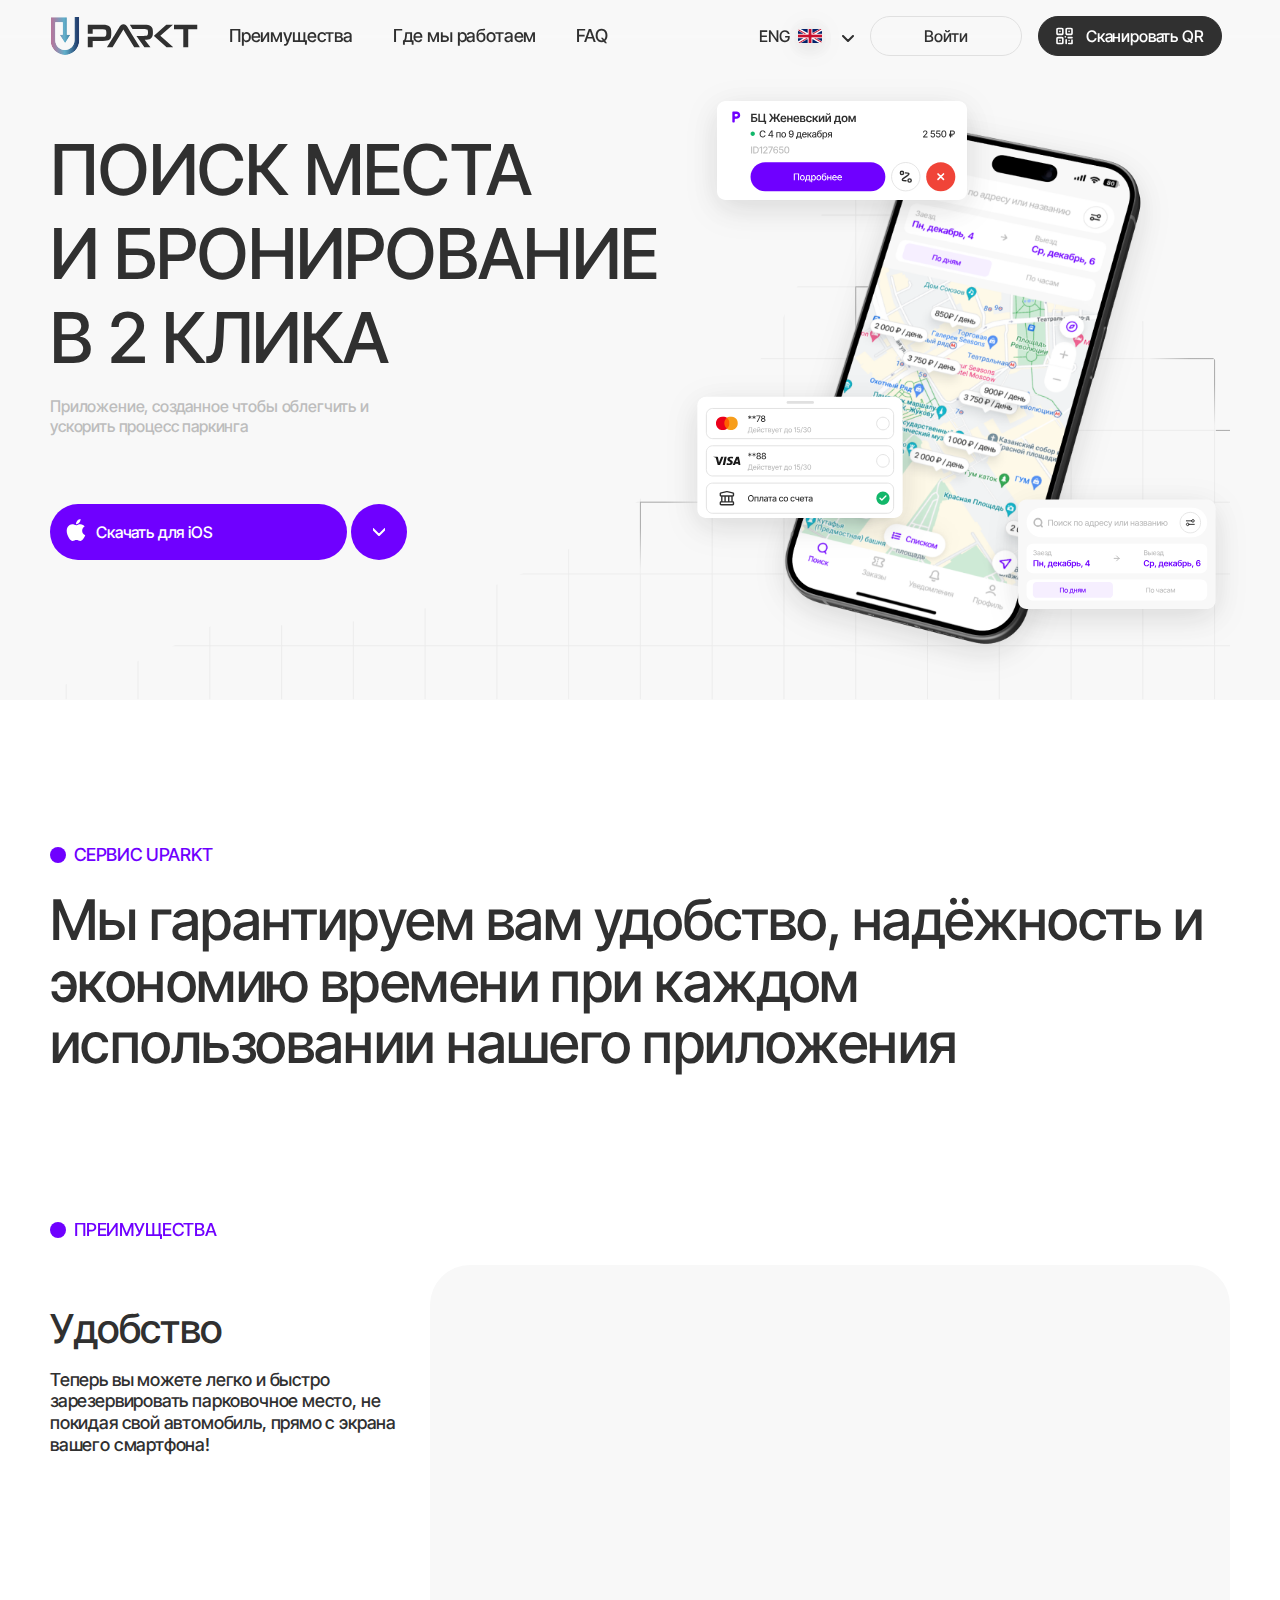
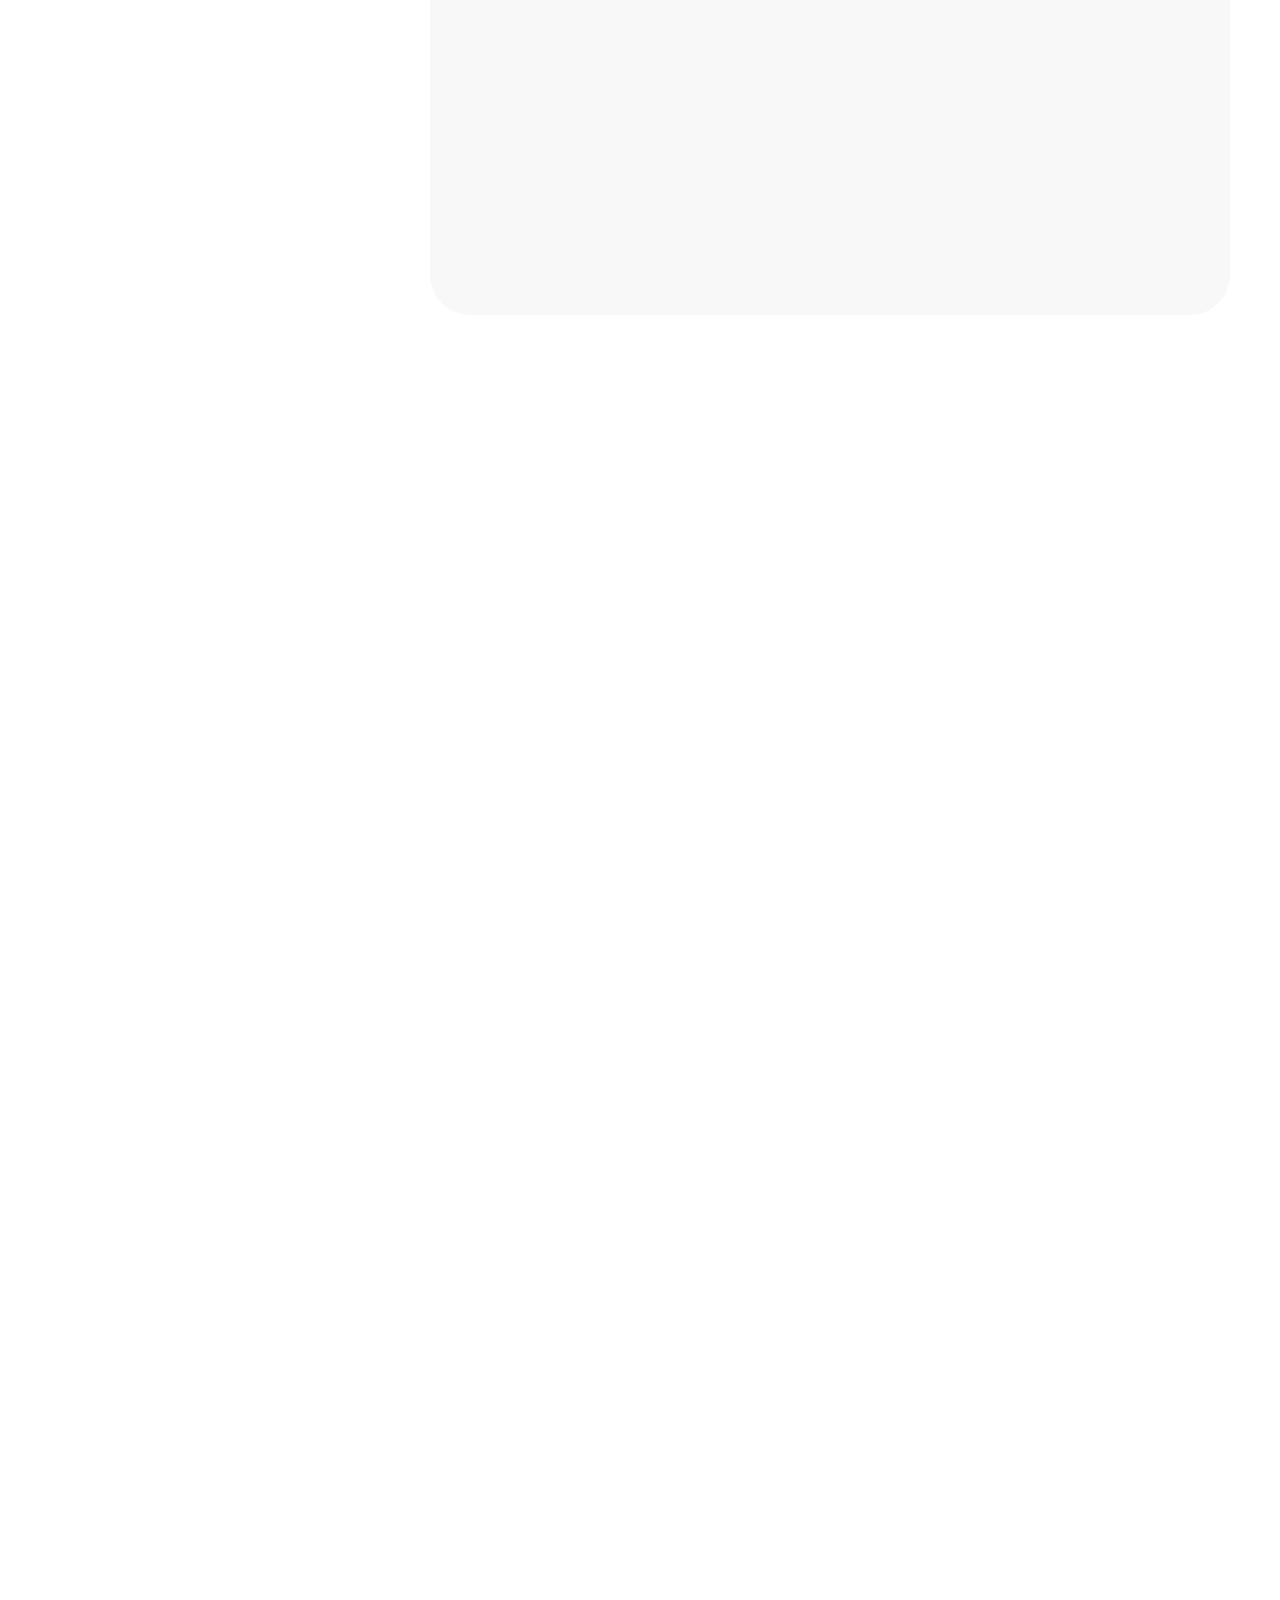
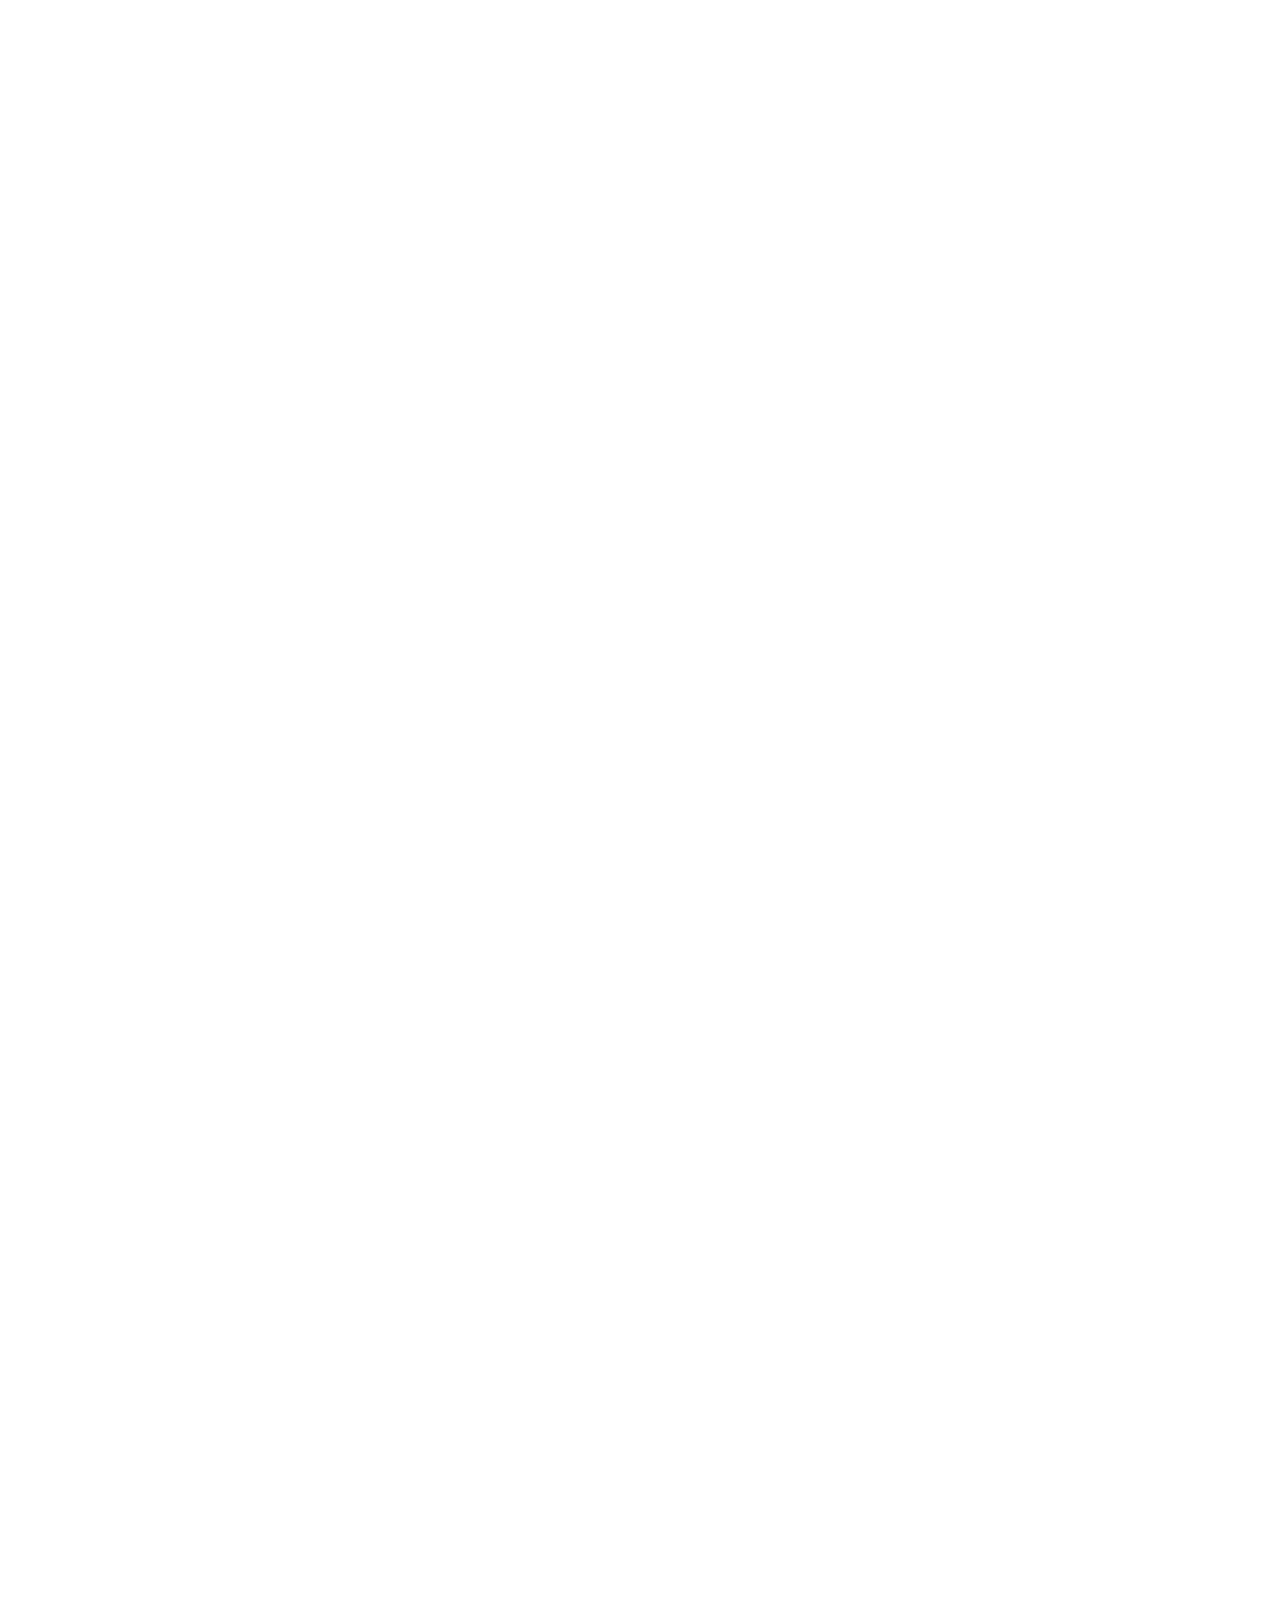
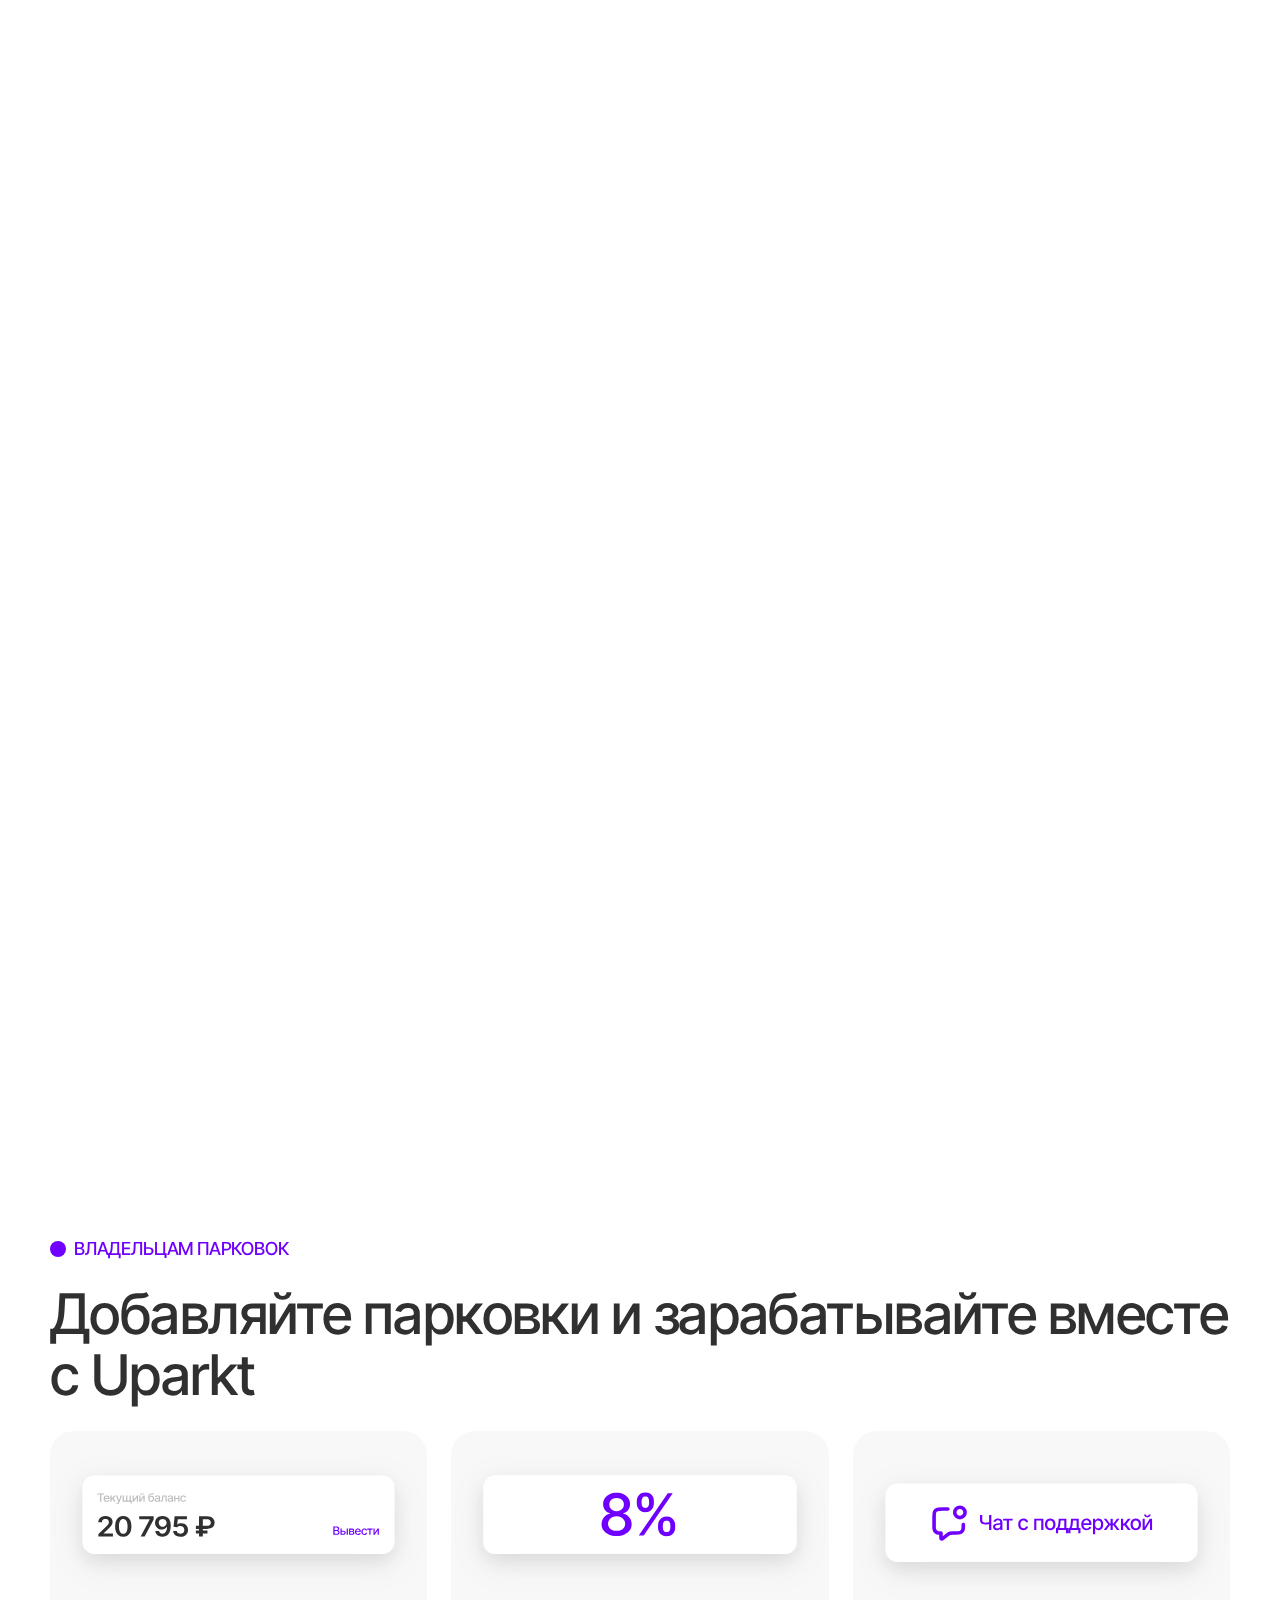
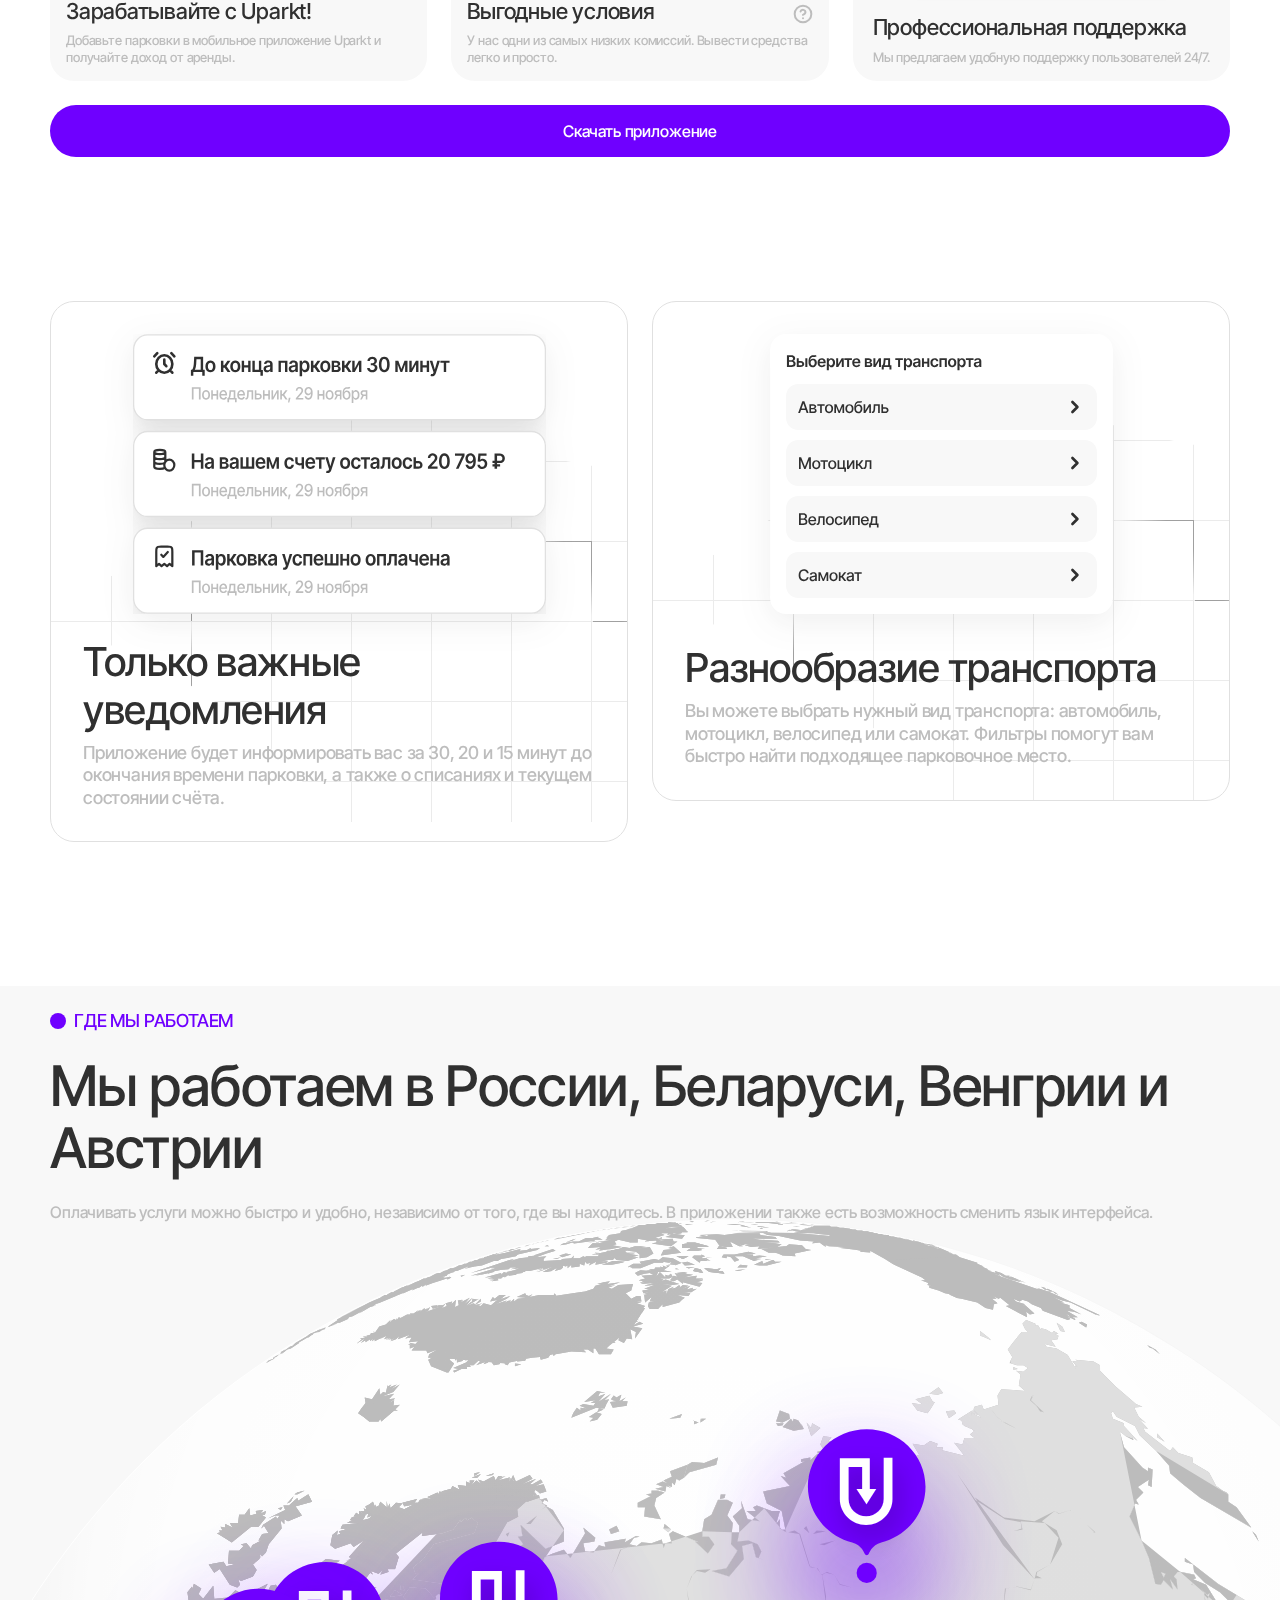
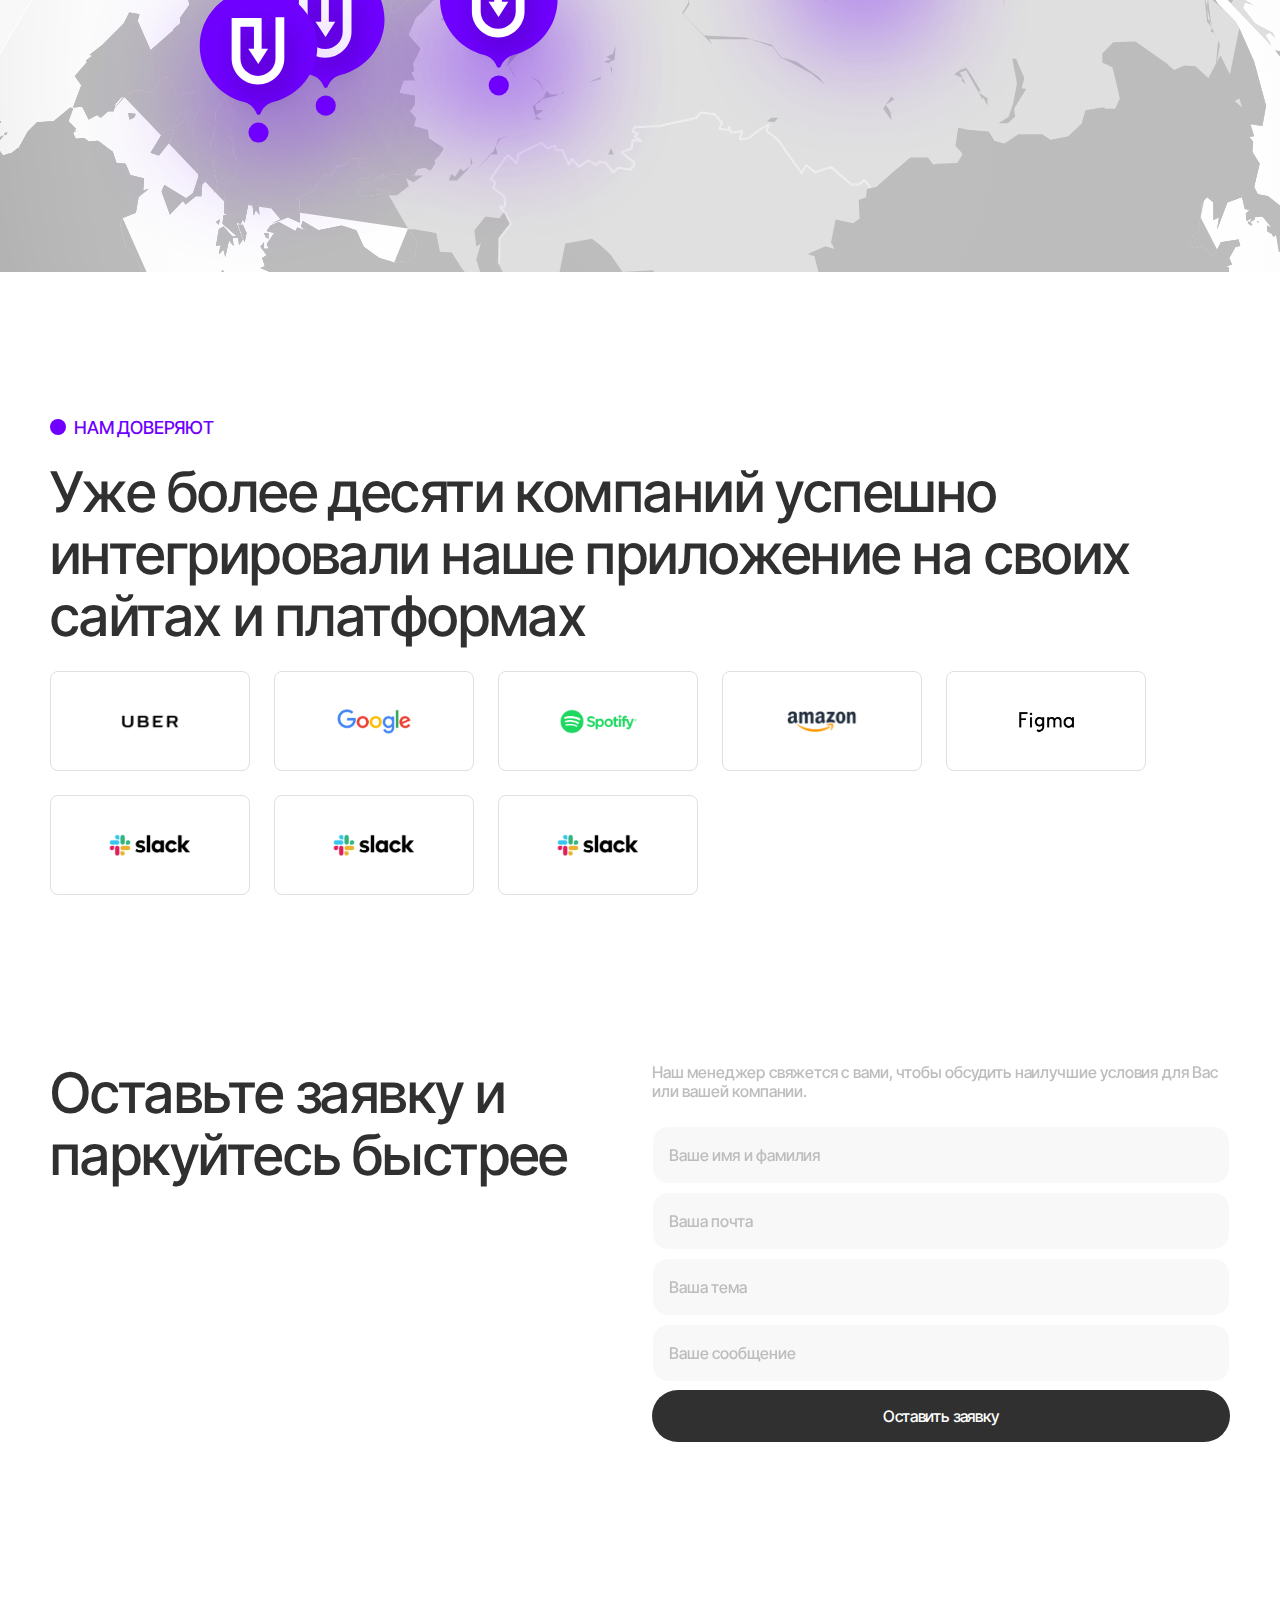
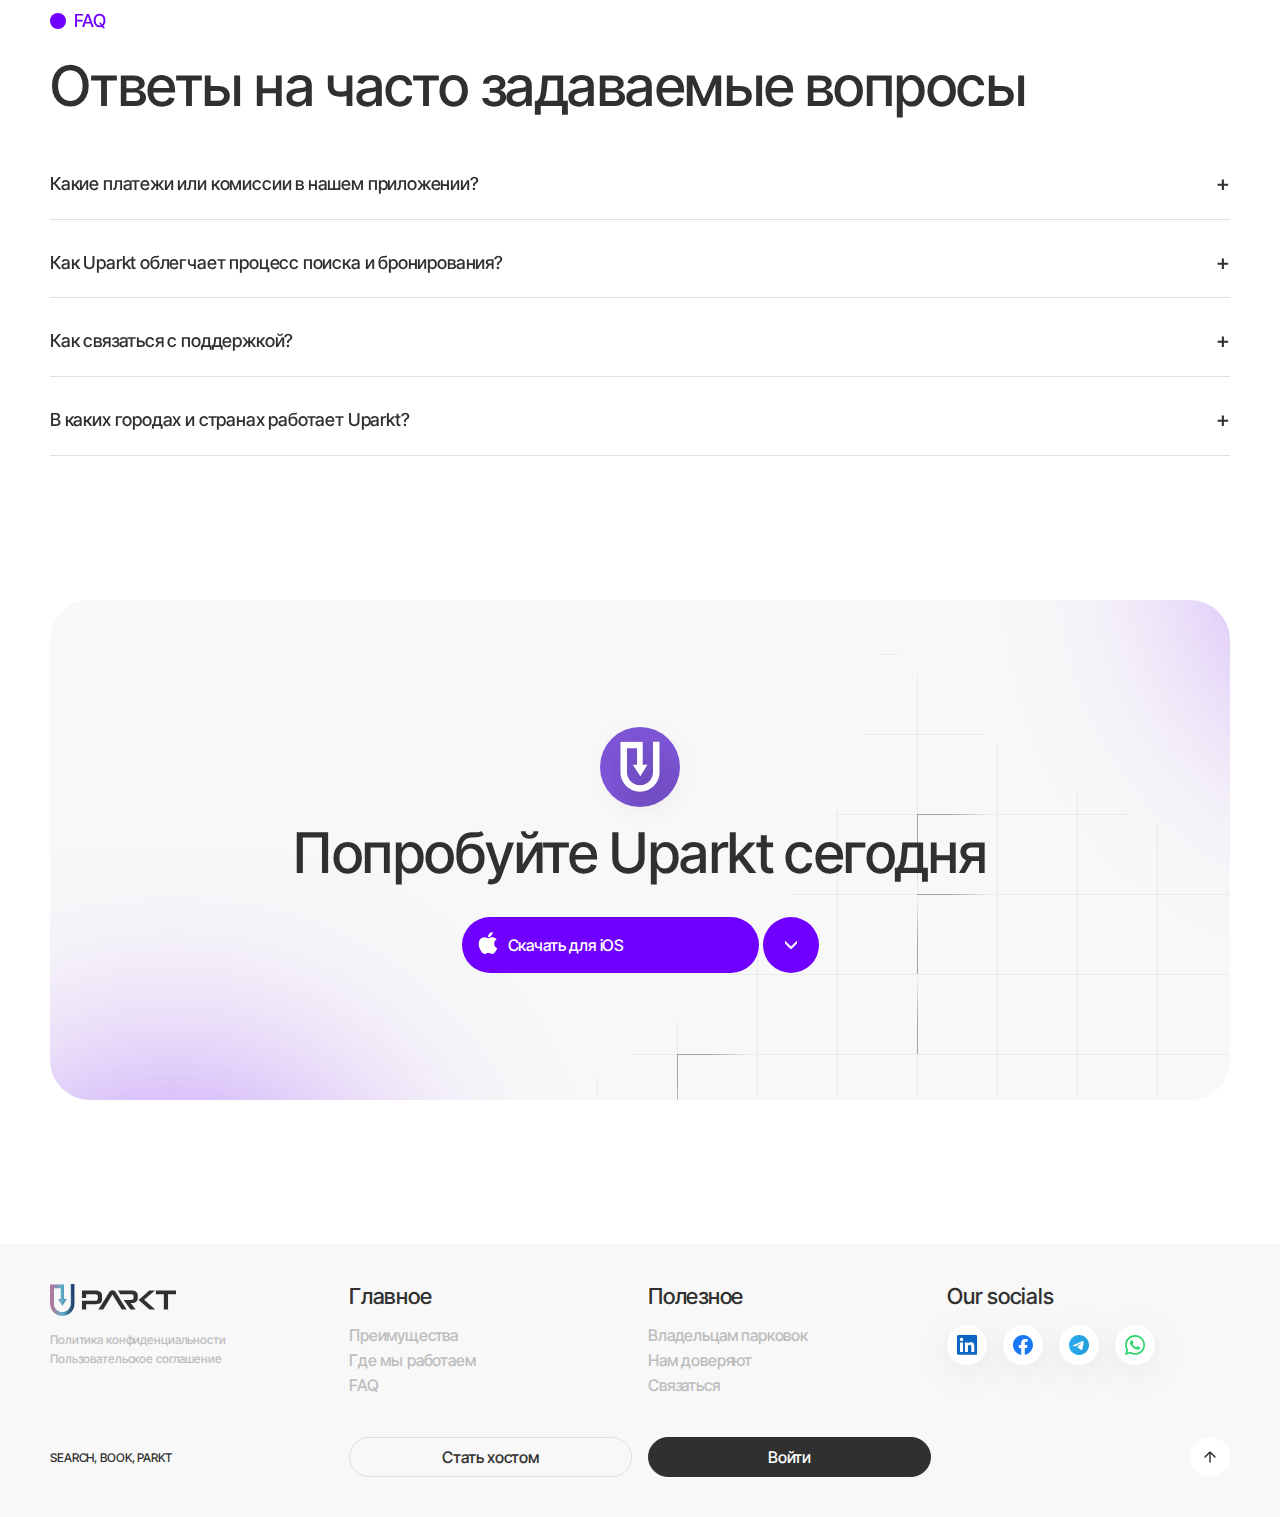
==== commit 1d3d85d5: "feat: add english version of web-site" ====
--- a/pages/index-en.html
+++ b/pages/index-en.html
@@ -4,7 +4,7 @@
   <meta charset="UTF-8">
   <meta name="viewport" content="width=device-width, initial-scale=1.0">
   <meta name="theme_color" content="#FFFFFF">
-  <title>Landing Uparkt</title>
+  <title>Uparkt - search and book in 2 clicks</title>
   <!--INTER TIGHT FONT-->
   <link rel="preconnect" href="https://fonts.googleapis.com">
   <link rel="preconnect" href="https://fonts.gstatic.com" crossorigin>
@@ -15,6 +15,601 @@
   <link type="text/css" rel="stylesheet" href="../styles/style.css" />
 </head>
 <body>
+<!--HEADER-->
+<header class="header">
+  <!--BURGER MENU BUTTON-->
+  <input type="checkbox" id="burger-checkbox" class="burger-checkbox">
+  <label for="burger-checkbox" class="burger"></label>
+  <!--LOGO-->
+  <a class="header_div_logo" href="#usp" target="_self">
+    <img class="div_img_logo" src="../assets/logo.svg" alt="Логотип" />
+  </a>
+  <!--LIST OF LINKS-->
+  <nav class="header_nav">
+    <ul class="nav_ul_list">
+      <li class="ul_li">
+        <a href="#advantages" class="li_a_link text" target="_self">Преимущества</a>
+      </li>
+      <li class="ul_li">
+        <a href="#location" class="li_a_link text" target="_self">Где мы работаем</a>
+      </li>
+      <li class="ul_li">
+        <a href="#faq" class="li_a_link text" target="_self">FAQ</a>
+      </li>
+      <li class="ul_li" id="buttons">
+        <!--BUTTONS-->
+        <div class="header_div_container">
+          <div class="language_container">
+            <div class="language_content">
+              <span class="language_text text black" data_lang="en">ENG</span>
+              <div class="language_div_image">
+                <img class="language_image" src="../assets/en.png" alt="ENG" />
+              </div>
+            </div>
+            <div class="language_dropdown">
+              <div class="language_dropdown_item" data_lang="en">
+                <span class="language_text text black">ENG</span>
+                <div class="language_div_image">
+                  <img class="language_image" src="../assets/en.png" alt="ENG" />
+                </div>
+              </div>
+              <a href="../index.html" class="language_dropdown_item" data_lang="ru" target="_self">
+                <span class="language_text text black">РУС</span>
+                <div class="language_div_image">
+                  <img class="language_image" src="../assets/ru.png" alt="РУС" />
+                </div>
+              </a>
+            </div>
+          </div>
+          <!--LOG IN-->
+          <a class="container_div_button white" href="https://admin.uparkt.ru/login" target="_blank">
+            <span class="button_text text black">Войти</span>
+          </a>
+          <!--QR_CODE-->
+          <div class="container_div_button black" id="qr">
+            <img class="qr_code_mobile" src="../assets/qr.svg" alt="QR-код" />
+            <a href="#" class="button_text qr_code text white" id="qr-text">Сканировать QR</a>
+          </div>
+          <!--DOWNLOAD APP-->
+          <a href="#" class="container_div_button black" id="app-download" target="_blank">
+            <span class="button_text text white">Скачать приложение</span>
+          </a>
+        </div>
+      </li>
+    </ul>
+  </nav>
+</header>
+<!--MAIN-->
+<main class="main" id="main">
+  <!--SECTION FOR USP-->
+  <section class="main_section_usp" id="usp">
+    <div class="usp_div_left">
+      <div class="usp_text_frame">
+        <h1 class="h1_usp">
+          <span class="h1_usp__line">ПОИСК МЕСТА</span>
+          <span class="h1_usp__line">И бронирование</span>
+          <span class="h1_usp__line">В 2 КЛИКА</span>
+        </h1>
+        <p class="usp_p_content">Приложение, созданное чтобы облегчить и ускорить процесс паркинга</p>
+      </div>
+      <!--BUTTON DROPDOWN-->
+      <label class="dropdown">
+        <div class="dd-button">
+          <div class="dropdown_default ios">
+            <span class="dropdown_text ios">
+                <a href="#" target="_blank">Скачать для iOS</a>
+            </span>
+          </div>
+          <div class="dropdown_icon">
+            <img class="image" src="../assets/dropdown-icon.svg" alt="Подробнее" />
+          </div>
+        </div>
+        <input type="checkbox" class="dd-input" id="test">
+        <ul class="dd-menu">
+          <li>
+            <div class="dropdown_default android">
+              <span class="dropdown_text android">
+                  <a href="#" target="_blank">Скачать для Android</a>
+              </span>
+            </div>
+          </li>
+        </ul>
+      </label>
+    </div>
+    <div class="usp_div_right">
+      <div class="iphone image_container">
+        <img class="iphone image" src="../assets/iphone.png" alt="Демонстрация" />
+      </div>
+      <div class="order_card image_container">
+        <img class="order_card image" src="../assets/order-card.svg" alt="Карточка" />
+      </div>
+      <div class="card_group image_container">
+        <img class="card_group image" src="../assets/card-group.svg" alt="Способы оплаты" />
+      </div>
+      <div class="panelL image_container">
+        <img class="panelL image" src="../assets/panel.svg" alt="Панель" />
+      </div>
+    </div>
+  </section>
+  <!--SECTION FOR SERVICE-->
+  <section class="main_section_service">
+    <div class="div_section_fluid">
+      <div class="div_service_name">
+        <p class="p_service">Сервис uparkt</p>
+      </div>
+      <h2 class="service_h2">Мы гарантируем вам удобство, надёжность и экономию времени при каждом использовании нашего приложения</h2>
+    </div>
+  </section>
+  <!--SECTION FOR ADVANTAGES-->
+  <section class="main_section_advantages" id="advantages">
+    <div class="div_service_name --start">
+      <p class="p_service">Преимущества</p>
+    </div>
+    <!--FRAMES CONTAINER-->
+    <div class="main-section_container">
+      <!--FRAME FOR COMFORTABLE-->
+      <div class="main-section active" id="active">
+        <article class="description">
+          <h3 class="description_head">Удобство</h3>
+          <p class="description_content">Теперь вы можете легко и быстро зарезервировать парковочное место, не покидая свой автомобиль, прямо с экрана вашего смартфона!</p>
+        </article>
+        <figure class="video">
+          <video class="video_content"
+                 autoplay="autoplay"
+                 loop="loop"
+                 preload="auto"
+                 muted="muted"
+          >
+            <source src="../assets/anim1.mp4" type="video/mp4">
+          </video>
+        </figure>
+      </div>
+      <!--FRAME FOR ECONOMY-->
+      <div class="main-section">
+        <article class="description">
+          <h3 class="description_head">Экономия времени и  денег</h3>
+          <p class="description_content">Оплачивайте парковку через мобильное приложение и следите за её статусом в режиме реального времени!</p>
+        </article>
+        <figure class="video">
+          <video class="video_content"
+                 autoplay="autoplay"
+                 loop="loop"
+                 preload="auto"
+                 muted="muted"
+          >
+            <source src="../assets/anim2.mp4" type="video/mp4">
+          </video>
+        </figure>
+      </div>
+      <!--FRAME FOR GARANTIES-->
+      <div class="main-section">
+        <article class="description">
+          <h3 class="description_head">Гарантия</h3>
+          <p class="description_content">Предоставление парковочного места согласно забронированной локации. Возврат денежных средств согласно условий бронирования.</p>
+        </article>
+        <figure class="video">
+          <video class="video_content"
+                 autoplay="autoplay"
+                 loop="loop"
+                 preload="auto"
+                 muted="muted"
+          >
+            <source src="../assets/anim3.mp4" type="video/mp4">
+          </video>
+        </figure>
+      </div>
+      <!--FRAME FOR CHOOSE-->
+      <div class="main-section">
+        <article class="description">
+          <h3 class="description_head">Широкий выбор</h3>
+          <p class="description_content">Вы можете выбрать место для бронирования в соответствии со своими предпочтениями: тип парковки, расположение, доступность, способ оплаты</p>
+        </article>
+        <figure class="video">
+          <video class="video_content"
+                 autoplay="autoplay"
+                 loop="loop"
+                 preload="auto"
+                 muted="muted"
+          >
+            <source src="../assets/anim4.mp4" type="video/mp4">
+          </video>
+        </figure>
+      </div>
+      <!--FRAME FOR SECURITY-->
+      <div class="main-section">
+        <article class="description">
+          <h3 class="description_head">Безопасность</h3>
+          <p class="description_content">Пользователи приложения могут выбирать парковки, рекомендованные нашими партнёрами, где обеспечен высокий уровень безопасности.</p>
+        </article>
+        <figure class="video">
+          <video class="video_content"
+                 autoplay="autoplay"
+                 loop="loop"
+                 preload="auto"
+                 muted="muted"
+          >
+            <source src="../assets/anim5.mp4" type="video/mp4">
+          </video>
+        </figure>
+      </div>
+      <!--DON'T TOUCH THIS main-section-->
+      <div class="main-section" id="last">
+        <article class="description">
+          <h3 class="description_head">Безопасность</h3>
+          <p class="description_content">Пользователи приложения могут выбирать парковки, рекомендованные нашими партнёрами, где обеспечен высокий уровень безопасности.</p>
+        </article>
+        <figure class="video">
+          <video class="video_content"
+                 autoplay="autoplay"
+                 loop="loop"
+                 preload="auto"
+                 muted="muted"
+          >
+            <source src="../assets/anim5.mp4" type="video/mp4">
+          </video>
+        </figure>
+      </div>
+    </div>
+  </section>
+  <!--SECTION FOR OWNERS-->
+  <section class="main_section_owners" id="owners">
+    <div class="div_section_fluid">
+      <div class="div_service_name">
+        <p class="p_service">Владельцам парковок</p>
+      </div>
+      <div class="owners_content">
+        <h2 class="service_h2">Добавляйте парковки и зарабатывайте вместе с Uparkt</h2>
+      </div>
+      <!--ADVANTAGE 1-->
+      <div class="advantage" id="adv1">
+        <!--IMAGE CONTAINER-->
+        <div class="advantage_image"></div>
+        <div class="advantage_content">
+          <h4 class="h4_heading">Зарабатывайте с Uparkt!</h4>
+          <span class="advantage_description">Добавьте парковки в мобильное приложение Uparkt и получайте доход от аренды.</span>
+        </div>
+      </div>
+      <!--ADVANTAGE 2-->
+      <div class="advantage" id="adv2">
+        <!--IMAGE CONTAINER-->
+        <div class="advantage_image"></div>
+        <div class="advantage_content">
+          <h4 class="h4_heading">Выгодные условия
+            <img src="../assets/help-circle.svg" class="help_image" alt="" />
+          </h4>
+          <div class="popover">
+            <p>Можете убедиться в этом сами - <a href="https://drive.google.com/file/d/1kTjapnK-txmiFK7UIFTI1mdpWPaCxzgu/view?usp=sharing" target="_blank">читать</a></p>
+            <a href="https://drive.google.com/file/d/1kTjapnK-txmiFK7UIFTI1mdpWPaCxzgu/view?usp=sharing" target="_blank">
+              <img src="../assets/link-arrow.svg" alt="" />
+            </a>
+          </div>
+          <span class="advantage_description">У нас одни из самых низких комиссий. Вывести средства легко и просто.</span>
+        </div>
+      </div>
+      <!--ADVANTAGE 3-->
+      <div class="advantage" id="adv3">
+        <!--IMAGE CONTAINER-->
+        <div class="advantage_image"></div>
+        <div class="advantage_content">
+          <h4 class="h4_heading">Профессиональная поддержка</h4>
+          <span class="advantage_description">Мы предлагаем удобную поддержку пользователей 24/7.</span>
+        </div>
+      </div>
+      <!--BUTTON-->
+      <div class="dropdown_default" id="download1">
+                <span class="dropdown_text">
+                    <span id="qr-button">Скачать приложение</span>
+                </span>
+      </div>
+      <!--DOWNLOAD APP 3-->
+      <a href="#" class="dropdown_default" id="app-download3" target="_blank">
+                <span class="dropdown_text">
+                    <span>Скачать приложение</span>
+                </span>
+      </a>
+    </div>
+  </section>
+  <!--SECTION FOR OWNERS (SECOND)-->
+  <section class="main_section_own">
+    <div class="div_section_fluid div_own_fluid">
+      <!--BIG CARD-->
+      <div class="big_card" id="big1">
+        <!--IMAGE CONTAINER-->
+        <div class="big_card_image"></div>
+        <div class="big_card_content">
+          <h4 class="description_head">Только важные уведомления</h4>
+          <span class="advantage_description bigger">Приложение будет информировать вас за 30, 20 и 15 минут до окончания времени парковки, а также о списаниях и текущем состоянии счёта.</span>
+        </div>
+      </div>
+      <!--BIG CARD-->
+      <div class="big_card" id="big2">
+        <!--IMAGE CONTAINER-->
+        <div class="big_card_image"></div>
+        <div class="big_card_content">
+          <h4 class="description_head">Разнообразие транспорта</h4>
+          <span class="advantage_description bigger">Вы можете выбрать нужный вид транспорта: автомобиль, мотоцикл, велосипед или самокат. Фильтры помогут вам быстро найти подходящее парковочное место.</span>
+        </div>
+      </div>
+    </div>
+  </section>
+  <!--SECTION FOR LOCATION-->
+  <section class="main_section_location" id="location">
+    <div class="div_section_fluid location_main">
+      <div class="div_service_name location">
+        <p class="p_service">Где мы работаем</p>
+        <h2 class="service_h2">Мы работаем в России, Беларуси, Венгрии и Австрии</h2>
+        <span class="location_description">Оплачивать услуги можно быстро и удобно, независимо от того, где вы находитесь. В приложении также есть возможность сменить язык интерфейса.</span>
+      </div>
+      <div class="location_image"></div>
+    </div>
+  </section>
+  <!--SECTION FOR SPONSORS-->
+  <section class="main_section_sponsors" id="sponsors">
+    <div class="div_section_fluid">
+      <div class="div_service_name" id="service_spnsrs">
+        <p class="p_service">Нам доверяют</p>
+      </div>
+      <div class="sponsors_content">
+        <h2 class="service_h2">Уже более десяти компаний успешно интегрировали наше приложение на своих сайтах и платформах</h2>
+      </div>
+      <div class="sponsors_frame">
+        <!--SPONSOR CARDS-->
+        <div class="sponsor_card">
+          <div class="sponsor_image" id="spnsr1"></div>
+        </div>
+        <div class="sponsor_card">
+          <div class="sponsor_image" id="spnsr2"></div>
+        </div>
+        <div class="sponsor_card">
+          <div class="sponsor_image" id="spnsr3"></div>
+        </div>
+        <div class="sponsor_card">
+          <div class="sponsor_image" id="spnsr4"></div>
+        </div>
+        <div class="sponsor_card">
+          <div class="sponsor_image" id="spnsr5"></div>
+        </div>
+        <div class="sponsor_card">
+          <div class="sponsor_image" id="spnsr6"></div>
+        </div>
+        <div class="sponsor_card">
+          <div class="sponsor_image" id="spnsr7"></div>
+        </div>
+        <div class="sponsor_card">
+          <div class="sponsor_image" id="spnsr8"></div>
+        </div>
+      </div>
+    </div>
+  </section>
+  <!--SECTION FOR FORM-->
+  <section class="main_section_form" id="form">
+    <div class="div_section_fluid">
+      <div class="form_content">
+        <h2 class="service_h2">Оставьте заявку и паркуйтесь быстрее</h2>
+      </div>
+      <!--FORM-->
+      <div class="form_container">
+        <span class="location_description">Наш менеджер свяжется с вами, чтобы обсудить наилучшие условия для Вас или вашей компании.</span>
+        <form action="" method="post">
+          <div class="error-message">
+            <input type="text" name="name" placeholder="Ваше имя и фамилия" required>
+          </div>
+          <div class="error-message">
+            <input type="email" name="email" placeholder="Ваша почта" required>
+          </div>
+          <div class="error-message">
+            <input type="text" name="subject" placeholder="Ваша тема" required>
+          </div>
+          <div class="error-message">
+            <input type="text" name="message" placeholder="Ваше сообщение" required>
+          </div>
+          <button type="submit" class="dropdown_default black">Оставить заявку</button>
+        </form>
+      </div>
+    </div>
+  </section>
+  <!--SECTION FOR FAQ-->
+  <section class="main_section_faq" id="faq">
+    <div class="div_section_fluid">
+      <div class="div_service_name">
+        <p class="p_service">FAQ</p>
+      </div>
+      <div class="owners_content faq">
+        <h2 class="service_h2">Ответы на часто задаваемые вопросы</h2>
+      </div>
+      <!--ACCORDION-->
+      <div class="accordion_frame">
+        <div class="accordion-container">
+          <button class="accordion">Какие платежи или комиссии в нашем приложении?</button>
+          <div class="panel">
+            <p>Для пользователей приложение бесплатно, а владельцы парковочных мест оплачивают минимальную комиссию в размере 8% после завершения резервации (см. «Пользовательское Соглашение»)</p>
+          </div>
+        </div>
+        <div class="accordion-container">
+          <button class="accordion">Как Uparkt облегчает процесс поиска и бронирования?</button>
+          <div class="panel">
+            <p>Мы используем передовые технологии, чтобы обеспечить быстрое и точное бронирование.</p>
+          </div>
+        </div>
+        <div class="accordion-container">
+          <button class="accordion">Как связаться с поддержкой?</button>
+          <div class="panel">
+            <p>В каждой резервации или личном кабинете есть возможность быстро связаться со службой поддержки.</p>
+          </div>
+        </div>
+        <div class="accordion-container">
+          <button class="accordion">В каких городах и странах работает Uparkt?</button>
+          <div class="panel">
+            <p>Приложение доступно на всей территории России, а также частично в Беларуси, Австрии и Венгрии.</p>
+          </div>
+        </div>
+      </div>
+    </div>
+  </section>
+  <!--SECTION FOR DOWNLOAD-->
+  <section class="main_section_download" id="download">
+    <div class="div_section_fluid">
+      <div class="download_content">
+        <div class="logo_market">
+          <img class="logo_market image" src="../assets/logo-market.svg" width="40px" height="auto" alt="" />
+        </div>
+        <h2 class="service_h2">Попробуйте Uparkt сегодня</h2>
+      </div>
+      <div class="dropdown" id="dropdown">
+        <!--BUTTON DROPDOWN-->
+        <label class="dropdown">
+          <div class="dd-button">
+            <div class="dropdown_default ios">
+                        <span class="dropdown_text ios">
+                            <a href="#" target="_blank">Скачать для iOS</a>
+                        </span>
+            </div>
+            <div class="dropdown_icon">
+              <img class="image" src="../assets/dropdown-icon.svg" alt="Подробнее" />
+            </div>
+          </div>
+          <input type="checkbox" class="dd-input">
+          <ul class="dd-menu">
+            <li>
+              <div class="dropdown_default android">
+                            <span class="dropdown_text android">
+                                <a href="#" target="_blank">Скачать для Android</a>
+                            </span>
+              </div>
+            </li>
+          </ul>
+        </label>
+      </div>
+    </div>
+  </section>
+</main>
+<!--FOOTER-->
+<footer class="footer">
+  <div class="first_column">
+    <!--LOGO-->
+    <a class="header_div_logo footer" href="#usp" target="_self">
+      <img class="div_img_logo" src="../assets/logo.svg" alt="Логотип" />
+    </a>
+    <!--LIST OF LINKS-->
+    <nav class="footer_nav">
+      <ul class="nav_ul_list">
+        <li class="ul_li">
+          <a href="http://uparkt.online/" class="li_a_link text" target="_blank">Политика конфиденциальности</a>
+        </li>
+        <li class="ul_li">
+          <a href="https://drive.google.com/file/d/1kTjapnK-txmiFK7UIFTI1mdpWPaCxzgu/view?usp=sharing" class="li_a_link text" target="_blank">Пользовательское соглашение</a>
+        </li>
+      </ul>
+    </nav>
+  </div>
+  <div class="second_column column">
+    <!--HEADING-->
+    <h4 class="h4_heading">Главное</h4>
+    <!--LIST OF LINKS-->
+    <nav class="footer_nav">
+      <ul class="nav_ul_list">
+        <li class="ul_li">
+          <a href="#advantages" class="li_a_link text" target="_self">Преимущества</a>
+        </li>
+        <li class="ul_li">
+          <a href="#location" class="li_a_link text" target="_self">Где мы работаем</a>
+        </li>
+        <li class="ul_li">
+          <a href="#faq" class="li_a_link text" target="_self">FAQ</a>
+        </li>
+      </ul>
+    </nav>
+  </div>
+  <div class="third_column column">
+    <!--HEADING-->
+    <h4 class="h4_heading">Полезное</h4>
+    <!--LIST OF LINKS-->
+    <nav class="footer_nav">
+      <ul class="nav_ul_list">
+        <li class="ul_li">
+          <a href="#owners" class="li_a_link text" target="_self">Владельцам парковок</a>
+        </li>
+        <li class="ul_li">
+          <a href="#sponsors" class="li_a_link text" target="_self">Нам доверяют</a>
+        </li>
+        <li class="ul_li">
+          <a href="#form" class="li_a_link text" target="_self">Связаться</a>
+        </li>
+      </ul>
+    </nav>
+  </div>
+  <div class="fourth_column column">
+    <!--HEADING-->
+    <h4 class="h4_heading">Our socials</h4>
+    <!--LIST OF LINKS-->
+    <nav class="footer_nav">
+      <ul class="nav_ul_list" id="images">
+        <li class="ul_li">
+          <!--LINKEDIN LINK-->
+          <a href="https://www.linkedin.com/company/uparkt/?viewAsMember=true" class="li_a_link image" target="_blank">
+            <img class="social_link" src="../assets/linkedin.svg" alt="LinkedIn" />
+          </a>
+          <!--FACEBOOK LINK-->
+          <a href="https://www.facebook.com/UparktEMEA" class="li_a_link image" target="_blank">
+            <img class="social_link" src="../assets/facebook.svg" alt="Facebook" />
+          </a>
+          <!--TELEGRAM LINK-->
+          <a href="https://t.me/uparktrus" class="li_a_link image" target="_blank">
+            <img class="social_link" src="../assets/tg.svg" alt="Telegram" />
+          </a>
+          <!--WHATSAPP LINK-->
+          <a href="https://t.me/uparktrus" class="li_a_link image" target="_blank">
+            <img class="social_link" src="../assets/whatsapp.svg" alt="Whatsapp" />
+          </a>
+        </li>
+      </ul>
+    </nav>
+  </div>
+  <p class="promo_text">SEARCH, BOOK, PARKT</p>
+  <!--HOST-->
+  <a class="container_div_button white" href="#owners" id="host" target="_self">
+    <span class="button_text text black">Стать хостом</span>
+  </a>
+  <!--LOG IN 2-->
+  <a href="#" class="container_div_button white" id="log-in2" target="_blank">
+    <span class="button_text text black">Войти</span>
+  </a>
+  <!--LOG IN-->
+  <a class="container_div_button black" href="https://admin.uparkt.ru/login" id="log-in" target="_blank">
+    <span class="button_text text white">Войти</span>
+  </a>
+  <!--DOWNLOAD APP-->
+  <a href="#" class="container_div_button black" id="app-download2" target="_blank">
+    <span class="button_text text white">Скачать приложение</span>
+  </a>
+  <!--TO UP-->
+  <a class="arrow_to_up" href="#usp" target="_self">
+    <img class="image" src="../assets/arrow-to-header.svg" alt="Вверх" />
+  </a>
+</footer>
+<!--MODAL WINDOW-->
+<div class="modal" id="myModal">
+  <div class="modal_text">
+    <p class="text_content">Скачайте приложение по QR-коду</p>
+    <span class="close">×</span>
+  </div>
+  <div class="modal_qr">
+    <img class="modal_image" src="../assets/qr.png" alt="QR" />
+  </div>
+</div>
+<div class="modal_wrapper"></div>
 
+<!--JQUERY-->
+<script src="https://ajax.googleapis.com/ajax/libs/jquery/3.6.4/jquery.min.js"></script>
+<script src="../scripts/jquery.js"></script>
+<!--SCRIPTS-->
+<script defer src="../scripts/script.js"></script>
+<script defer src="../scripts/scroll.js"></script>
+<script defer src="../scripts/qr.js"></script>
+<script defer src="../scripts/popover.js"></script>
+<script defer src="../scripts/video.js"></script>
+<script defer src="../scripts/accordion.js"></script>
+<script defer src="../scripts/modal.js"></script>
+<script defer src="../scripts/form.js"></script>
 </body>
 </html>--- a/styles/style.css
+++ b/styles/style.css
@@ -142,7 +142,7 @@
 }
 
 .language_container:after {
-    content: url(../assets/arrow-down.svg);
+    content: url(../assets/arrow-down-black.svg);
 
     display: inline;
     position: relative;
@@ -247,6 +247,7 @@
     flex-direction: row;
     justify-content: center;
     align-items: center;
+    align-content: center;
     padding: 10px 17px;
     gap: 10px;
 
@@ -275,6 +276,13 @@
 
 .text.white {
     color: var(--white);
+}
+
+#app-download,
+#app-download2,
+#app-download3,
+#log-in2 {
+    display: none;
 }
 
 .qr_code_mobile {
@@ -356,7 +364,7 @@
 
 /*WHITE VARIANT (FOR HOVER)*/
 .container_div_button.black:hover {
-    background: var(--white);
+    background: rgba(255, 255, 255, 0);
     border: 1px solid var(--gray-400);
 }
 
@@ -366,7 +374,7 @@
 
 /*GRAY VARIANT (FOR ACTIVE)*/
 .container_div_button.black:active {
-    background: var(--white);
+    background: rgba(255, 255, 255, 0);
     border: 1px solid var(--gray-400);
 }
 
@@ -545,6 +553,145 @@
     }
 }
 
+/*MODAL WINDOW*/
+.overlay {
+    opacity: 0;
+    visibility: hidden;
+    position: fixed;
+    top: 0;
+    left: 0;
+    width: 100%;
+    height: 100%;
+    background-color: rgba(0, 0, 0, 0.5);
+    z-index: 20;
+    transition: all 0.45s ease-in-out;
+}
+
+.modal {
+    opacity: 0;
+    visibility: hidden;
+
+    display: flex;
+    flex-direction: column;
+    justify-content: flex-start;
+    align-items: flex-start;
+    align-content: flex-start;
+    gap: 32px;
+
+    width: calc(100% - 40px);
+    max-width: 738px;
+    height: 100%;
+    max-height: 528px;
+
+    position: fixed;
+    top: 50%;
+    left: 50%;
+    transform: translate(-50%, -100%);
+
+    box-shadow: 0 3px 10px -0.5px rgba(0, 0, 0, 0.2);
+    text-align: center;
+    padding: 30px;
+    background-color: #fff;
+
+    background: var(--white);
+    border-radius: 40px;
+
+    z-index: 10000;
+
+    transition: all 0.45s ease-in-out;
+}
+
+.modal_wrapper {
+    width: 200vw;
+    height: 200vh;
+    position: fixed;
+    top: 50%;
+    left: 50%;
+    transform: translate(-50%, -50%);
+    background: var(--black);
+    opacity: 0;
+
+    z-index: -1;
+}
+
+.modal.open {
+    opacity: 1;
+    visibility: visible;
+    transform: translate(-50%, -50%);
+}
+
+.modal.open ~ .modal_wrapper {
+    opacity: 0.3;
+    z-index: 9999;
+}
+
+.close {
+    width: 28px;
+    height: 28px;
+
+    background: var(--light-gray);
+    border-radius: 60px;
+    font-size: 20px;
+
+    color: var(--gray-400);
+
+    flex: none;
+    order: 1;
+    flex-grow: 0;
+
+    position: absolute;
+    top: 0;
+    right: 0;
+    cursor: pointer;
+}
+
+.modal_text {
+    position: relative;
+
+    display: flex;
+    flex-direction: row;
+    justify-content: space-between;
+    align-items: center;
+    padding: 0;
+    gap: 160px;
+
+    width: 100%;
+    height: auto;
+    max-height: 32px;
+}
+
+.modal_text .text_content {
+    font-style: normal;
+    font-weight: 500;
+    font-size: var(--font-size-22);
+    line-height: 115%;
+    letter-spacing: -0.01em;
+
+    color: var(--black);
+}
+
+.modal_qr {
+    position: relative;
+
+    width: 100%;
+    height: 100%;
+
+    background: var(--light-gray);
+    border-radius: 8px;
+}
+
+.modal_image {
+    width: 100%;
+    max-width: 335px;
+    height: 100%;
+    max-height: 335px;
+
+    position: absolute;
+    top: 50%;
+    left: 50%;
+    transform: translate(-50%, -50%);
+}
+
 /*MAIN*/
 main.main {
     position: relative;
@@ -733,7 +880,8 @@
     content: url(../assets/android-icon-purple.svg);
 }
 
-.dropdown_default span, .dropdown_default span a {
+.dropdown_default span,
+.dropdown_default span a {
     display: flex;
     flex-direction: row;
     flex-wrap: nowrap;
@@ -743,13 +891,19 @@
     gap: 10px;
 
     font-style: normal;
-    font-weight: 400;
+    font-weight: 500;
     font-size: var(--font-size-16);
     line-height: 125%;
-    text-align: center;
+    text-align: start;
     letter-spacing: -0.01em;
 
     color: var(--white);
+    width: 100%;
+}
+
+.dropdown .dropdown_default span,
+.dropdown .dropdown_default span a {
+    justify-content: start;
 }
 
 .dropdown_default span:before {
@@ -775,6 +929,12 @@
 
     background: var(--violet);
     border-radius: 100px;
+
+    transition: all 0.45s ease-in-out;
+}
+
+.dropdown_icon:hover {
+    background: var(--pure-violet);
 }
 
 .dropdown_icon .image {
@@ -786,17 +946,17 @@
     object-fit: none;
 }
 
-.dropdown_icon.image {
+.dropdown_icon .image {
     transition: transform .3s .15s;
 }
 
-.dropdown_icon.image.open {
+.dropdown_icon .image.open {
     transform: rotate(180deg);
     transition: transform .3s .15s;
 }
 
 @media(max-width: 1000px) {
-    .dropdown_icon.image.open {
+    .dropdown_icon .image.open {
         transform: translate(-50%, -50%) rotate(180deg)
     }
 }
@@ -857,6 +1017,8 @@
     height: 100%;
 
     z-index: 1;
+
+    filter: drop-shadow(0px 8px 16px rgba(48, 48, 48, 0.08));
 }
 
 .image {
@@ -875,36 +1037,31 @@
 }
 
 .order_card.image_container {
-    width: 320px;
-    height: 128px;
-
+    width: 303px;
+    height: 120px;
     grid-row: 2 / 3;
     grid-column: 2;
-
     z-index: 3;
     animation: jiggle 0.8s ease-in-out infinite alternate;
 }
 
 .card_group.image_container {
-    width: 266px;
-    height: 176px;
-
+    width: 206px;
+    height: 130px;
     grid-row: 4;
     grid-column: 1 / 2;
-
     z-index: 3;
     animation: jiggle 0.8s ease-in-out infinite alternate;
 }
 
 .panelL.image_container {
-    width: 294px;
-    height: 164px;
-
-    grid-row: 5;
+    width: 245px;
+    height: 136px;
+    grid-row: 4 / 6;
     grid-column: 4;
-
     z-index: 3;
     animation: jiggle 0.8s ease-in-out infinite alternate;
+    align-self: center;
 }
 
 @keyframes jiggle {
@@ -1242,7 +1399,8 @@
     min-height: 76px;
 
     background-size: contain;
-    image-rendering: crisp-edges;
+
+    filter: drop-shadow(0px 8px 16px rgba(48, 48, 48, 0.08));
 }
 
 #adv1 {
@@ -1296,14 +1454,13 @@
 }
 
 #adv2 .h4_heading img {
-    content: url(../assets/help-circle.svg);
-
     display: block;
     position: absolute;
     top: 50%;
     right: 0;
     transform: translateY(-50%);
     margin-top: 2px;
+    border-left: 20px solid transparent;
 
     cursor: pointer;
 }
@@ -1349,12 +1506,23 @@
     height: 34px;
 
     font-style: normal;
+    font-weight: 500;
+    font-size: var(--font-size-13);
+    line-height: 130%;
+    letter-spacing: -0.01em;
+
+    color: var(--white);
+}
+
+.popover p a {
+    font-style: normal;
     font-weight: 400;
     font-size: var(--font-size-13);
     line-height: 130%;
     letter-spacing: -0.01em;
 
     color: var(--white);
+    text-decoration: none;
 }
 
 .popover img {
@@ -1443,7 +1611,8 @@
     min-height: 280px;
 
     background-size: contain;
-    image-rendering: crisp-edges;
+
+    filter: drop-shadow(0px 8px 16px rgba(48, 48, 48, 0.08));
 }
 
 #big1 .big_card_image {
@@ -1714,7 +1883,7 @@
     border-radius: 100px;
 
     font-style: normal;
-    font-weight: 400;
+    font-weight: 500;
     font-size: var(--font-size-16);
     line-height: 125%;
     text-align: center;
@@ -1730,26 +1899,68 @@
 
 .dropdown_default.black:focus {
     background: var(--gray-300);
-}
-
-input:invalid {
+    color: var(--black);
+}
+
+.error-message.invalid input:focus {
     color: var(--error-500);
 
     background: var(--light-gray);
     border: 1px solid var(--error-500);
 }
 
-input:invalid::after {
-    content: "Неверно введены данные";
-    display: block;
+.error-message {
+    width: 100%;
+    position: relative;
+}
+
+.error-message:after {
+    content: "";
+    display: none;
+
+    position: relative;
+    left: 0;
+    top: 0;
+    margin: 8px 16px;
 
     font-style: normal;
     font-weight: 500;
     font-size: var(--font-size-13);
     line-height: 130%;
     letter-spacing: -0.01em;
-
     color: var(--error-500);
+}
+
+.error-message.invalid:after {
+    display: block;
+    content: "Неверно введены данные";
+}
+
+.form_container form button {
+    position: relative;
+    background: var(--black);
+    color: var(--white);
+}
+
+.form_container form button.sent:hover,
+.form_container form button.sent:focus {
+    background: var(--black);
+    color: var(--white);
+}
+
+.form_container form button.sent::after {
+    content: url(../assets/success.svg);
+    display: inline-block;
+    position: relative;
+
+    width: fit-content;
+    max-width: 20px;
+    height: fit-content;
+    max-height: 20px;
+
+    top: 50%;
+    right: 0;
+    transform: translate(0, 0%);
 }
 
 /*SECTION FOR FAQ*/
@@ -1765,7 +1976,7 @@
     min-height: fit-content;
     display: grid;
     justify-items: start;
-    grid-template-columns: auto 140px auto;
+    grid-template-columns: auto 140px 1fr;
     grid-template-rows: repeat(3, auto);
     row-gap: 24px;
 
@@ -1846,6 +2057,297 @@
     content: "\2212"; /* Unicode character for "minus" sign (-) */
 }
 
+/*SECTION FOR DOWNLOAD*/
+.main_section_download {
+    background-color: var(--white);
+    padding: 0 0 144px 0;
+}
+
+.main_section_download .div_section_fluid {
+    position: relative;
+    margin: 0 50px;
+    width: calc(100% - 100px);
+    height: auto;
+    min-height: fit-content;
+
+    display: flex;
+    flex-direction: column;
+    align-items: center;
+    padding: 127px 0;
+    gap: 24px;
+    border-radius: 40px;
+
+    background: url(../assets/grid-violet.svg) no-repeat center center, var(--light-gray);
+    background-size: cover;
+}
+
+.download_content {
+    display: flex;
+    flex-direction: column;
+    align-items: center;
+    padding: 0px;
+    gap: 16px;
+
+    width: auto;
+    max-width: 697px;
+    height: auto;
+    min-height: 166px;
+}
+
+.logo_market {
+    position: relative;
+
+    width: 80px;
+    height: 80px;
+
+    background: linear-gradient(145.72deg, #7F56D9 52.24%, #432E73 287.42%);
+    border-radius: 40px;
+}
+
+.logo_market.image {
+    position: absolute;
+    top: 50%;
+    left: 50%;
+    transform: translate(-50%, -50%);
+
+    width: 40px;
+    height: 51.25px;
+    object-fit: contain;
+
+    background: none;
+    border-radius: 0;
+
+    filter: drop-shadow(3px 7px 14px rgba(0, 0, 0, 0.25));
+}
+
+#dropdown {
+    display: flex;
+    flex-direction: row;
+    align-items: flex-start;
+    padding: 0;
+    gap: 4px;
+
+    width: fit-content;
+    max-width: 357px;
+    height: fit-content;
+    min-height: 56px;
+}
+
+#dropdown .dropdown_default {
+    width: auto;
+}
+
+/*FOOTER*/
+footer.footer {
+    position: relative;
+
+    width: 100%;
+    height: auto;
+    padding: 40px 50px;
+
+    display: grid;
+    grid-template-columns: repeat(4, 1fr);
+    grid-template-rows: repeat(2, auto);
+    row-gap: 42px;
+    column-gap: 16px;
+
+    background: var(--light-gray);
+}
+
+.first_column {
+    grid-column: 1;
+    grid-row: 1;
+}
+
+.second_column {
+    grid-column: 2;
+    grid-row: 1;
+}
+
+.third_column {
+    grid-column: 3;
+    grid-row: 1;
+}
+
+.fourth_column {
+    grid-column: 4;
+    grid-row: 1;
+}
+
+.footer .column {
+    display: flex;
+    flex-direction: column;
+    align-items: flex-start;
+    justify-content: flex-start;
+    gap: 16px;
+}
+
+.promo_text {
+    grid-column: 1;
+    grid-row: 2;
+}
+
+footer.footer .container_div_button.white {
+    grid-column: 2;
+    grid-row: 2;
+}
+
+footer.footer .container_div_button.black {
+    grid-column: 3;
+    grid-row: 2;
+}
+
+.header_div_logo.footer {
+    display: block;
+    max-width: 126px;
+    width: 100%;
+    max-height: 32px;
+    height: 32px;
+
+    margin-bottom: 16px;
+}
+
+.footer_nav {
+    width: 100%;
+    display: flex;
+    flex-direction: column;
+    align-items: flex-start;
+    padding: 0;
+    gap: 24px;
+}
+
+.footer_nav .nav_ul_list {
+    display: flex;
+    flex-direction: column;
+    align-items: flex-start;
+    padding: 0;
+    gap: 8px;
+}
+
+.footer_nav .ul_li {
+    width: auto;
+    height: fit-content;
+
+    display: flex;
+    flex-wrap: wrap;
+    flex-direction: row;
+    justify-content: flex-start;
+    align-items: flex-start;
+
+    padding: 0;
+    gap: 16px;
+}
+
+.footer_nav .ul_li a {
+    font-style: normal;
+    font-weight: 500;
+    font-size: var(--font-size-16);
+    line-height: 130%;
+    letter-spacing: -0.01em;
+    text-align: left;
+
+    color: var(--gray-400);
+}
+
+.first_column .ul_li a {
+    font-size: var(--font-size-12);
+}
+
+.footer .h4_heading {
+    width: 100%;
+
+    font-style: normal;
+    font-weight: 500;
+    font-size: var(--font-size-22);
+    line-height: 115%;
+    text-align: left;
+    letter-spacing: -0.01em;
+
+    color: var(--black);
+}
+
+.footer_nav .nav_ul_list {
+    display: flex;
+    flex-direction: column;
+    align-items: flex-start;
+    padding: 0;
+    gap: 4px;
+}
+
+.footer_nav #images {
+    display: flex;
+    flex-direction: row;
+    align-items: flex-start;
+    padding: 0;
+    gap: 16px;
+
+    width: 100%;
+    height: auto;
+}
+
+.footer_nav .li_a_link.image {
+    display: flex;
+    flex-direction: row;
+    justify-content: center;
+    align-items: center;
+    padding: 8px 0;
+    gap: 10px;
+
+    width: 40px;
+    height: 40px;
+
+    background: var(--white);
+    border-radius: 30px;
+}
+
+.promo_text {
+    width: 100%;
+
+    display: flex;
+    justify-content: flex-start;
+    align-items: center;
+
+    font-style: normal;
+    font-weight: 500;
+    font-size: var(--font-size-12);
+    line-height: 130%;
+    text-align: center;
+    letter-spacing: -0.01em;
+
+    color: var(--black);
+}
+
+.arrow_to_up {
+    display: flex;
+    flex-direction: row;
+    justify-content: center;
+    align-items: center;
+    padding: 8px;
+    gap: 10px;
+
+    position: absolute;
+    width: 40px;
+    height: 40px;
+    right: 50px;
+    bottom: 40px;
+
+    background: var(--white);
+    border-radius: 30px;
+
+    z-index: 100;
+}
+
+.arrow_to_up .image {
+    position: absolute;
+    top: 50%;
+    left: 50%;
+    transform: translate(-50%, -50%);
+
+    width: 12px;
+    height: 12px;
+    object-fit: contain;
+}
+
 /*LARGE DESKTOP*/
 @media(max-width: 1600px) {
     .main_section_usp {
@@ -1880,11 +2382,31 @@
     .usp_div_right {
         max-width: 600px;
         width: fit-content;
+        height: 665px;
         position: absolute;
-        top: 50%;
-        right: 0;
-        transform: translate(10%, -70%);
-        scale: 0.8;
+        top: 60%;
+        right: 20px;
+        transform: translate(10%, -60%);
+    }
+
+    .order_card.image_container {
+        max-width: 303px;
+        width: 250px;
+        max-height: 120px;
+        height: 100px;
+        align-self: center;
+    }
+
+    .card_group.image_container {
+        width: 206px;
+        height: 130px;
+    }
+
+    .panelL.image_container {
+        max-width: 245px;
+        width: 210px;
+        max-height: 136px;
+        height: 110px;
     }
 
     h1.h1_usp {
@@ -2012,7 +2534,7 @@
         gap: 10px;
     }
 
-    .container_div_button.black {
+    #qr {
         min-width: fit-content;
     }
 
@@ -2020,7 +2542,7 @@
         top: -1px;
     }
 
-    .button_text.white {
+    #qr-text {
         display: none;
         width: 0;
     }
@@ -2042,6 +2564,11 @@
     .usp_div_left {
         margin-left: 20px;
         grid-column: 1 / 4;
+        padding-bottom: 30px;
+    }
+
+    .usp_text_frame {
+        min-height: fit-content;
     }
 
     .dd-button,
@@ -2060,6 +2587,10 @@
         font-size: var(--font-size-13);
     }
 
+    .dropdown_default span, .dropdown_default span a {
+        font-size: var(--font-size-13);
+    }
+
     .dropdown_default span:before {
         scale: 0.8;
     }
@@ -2084,10 +2615,13 @@
     }
 
     .usp_div_right {
+        max-width: none;
+        width: 380px;
+        height: 390px;
         top: 0;
-        right: 35%;
-        transform: translate(75%, -20%);
-        scale: 0.6;
+        right: 0;
+        transform: translate(0%, 0%);
+        scale: 1;
         grid-column: 3 / 7;
     }
 
@@ -2100,32 +2634,28 @@
     }
 
     .order_card.image_container {
-        width: 320px;
-        height: 128px;
-
+        width: calc(320px / 2);
+        height: calc(128px / 2);
         grid-row: 2 / 3;
-        grid-column: 3 / 4;
-
+        grid-column: 2 / 3;
         z-index: 3;
+        justify-self: end;
     }
 
     .card_group.image_container {
-        width: 266px;
-        height: 176px;
-
+        width: calc(266px / 2);
+        height: calc(176px / 2);
         grid-row: 4;
-        grid-column: 3 / 4;
-
+        grid-column: 1 / 3;
         z-index: 3;
+        justify-self: start;
     }
 
     .panelL.image_container {
-        width: 294px;
-        height: 164px;
-
+        width: calc(294px / 2);
+        height: calc(164px / 2);
         grid-row: 5;
-        grid-column: 6;
-
+        grid-column: 5 / 6;
         z-index: 3;
     }
 
@@ -2200,7 +2730,7 @@
     }
 
     .usp_div_right {
-        top: calc(0% - 24px);
+        width: 330px;
     }
 
     .card_group.image_container {
@@ -2387,6 +2917,27 @@
         width: calc(100% - 40px);
         margin: 0 20px;
     }
+
+    /*SECTION FOR DOWNLOAD*/
+    .main_section_download {
+        background-color: var(--white);
+        padding: 0 0 80px 0;
+    }
+
+    .main_section_download .div_section_fluid {
+        margin: 0 20px;
+        width: calc(100% - 40px);
+        padding: 64px 16px;
+    }
+
+    .main_section_download .div_section_fluid,
+    .download_content {
+        min-height: 0;
+        max-height: none;
+        min-width: 0;
+        max-width: none;
+        gap: 24px;
+    }
 }
 
 @media(max-width: 768px) {
@@ -2394,7 +2945,7 @@
         min-width: 184px;
     }
 
-    .button_text.white {
+    #qr-text {
         display: block;
         width: fit-content;
     }
@@ -2454,14 +3005,24 @@
         grid-template-rows: 20px repeat(3, auto);
         grid-auto-rows: minmax(20px, auto);
 
-        max-width: 570px;
+        max-width: 390px;
+        height: 382px;
         justify-self: center;
+        margin-bottom: 10px;
 
         top: 0;
-        left: 0;
+        left: -5px;
         transform: translate(0, 0);
 
         scale: 1;
+    }
+
+    .image {
+        opacity: 1;
+    }
+
+    .image_container {
+        background-size: contain;
     }
 
     .iphone.image_container {
@@ -2474,41 +3035,24 @@
         z-index: 1;
     }
 
-    .order_card.image_container,
-    .card_group.image_container,
+    .card_group.image_container {
+        width: 103px;
+        height: 68px;
+        margin: 0;
+        grid-row: 3 / 5;
+        grid-column: 1 / 4;
+        z-index: 3;
+        align-self: center;
+        top: -30px;
+    }
+
     .panelL.image_container {
-        max-width: 300px;
-        width: 100%;
-        max-height: 180px;
-        height: fit-content;
-    }
-
-    .order_card.image_container {
-        margin: 0;
-
-        grid-row: 2 / 3;
-        grid-column: 2 / 4;
-
-        z-index: 3;
-    }
-
-    .card_group.image_container {
-        margin: 0;
-
-        grid-row: 3 / 4;
-        grid-column: 1 / 4;
-
-        z-index: 3;
-    }
-
-    .panelL.image_container {
-        margin: 0;
-
+        width: 147px;
+        height: 82px;
+        grid-column: 4 / 7;
         grid-row: 4 / 5;
-        grid-column: 4 / 6;
-        justify-self: end;
-
-        z-index: 3;
+        align-self: center;
+        top: -30px;
     }
 
     .language_container {
@@ -2594,6 +3138,88 @@
     .main-section_container {
         gap: 75px;
     }
+
+    /*SECTION FOR DOWNLOAD*/
+    #dropdown, #dropdown .dropdown {
+        width: fit-content;
+        justify-self: center;
+    }
+
+    #dropdown .dd-button {
+        justify-content: center;
+    }
+
+    /*FOOTER*/
+    footer.footer {
+        width: 100%;
+        height: auto;
+        padding: 20px 32px;
+
+        display: grid;
+        grid-template-columns: repeat(3, 1fr);
+        grid-template-rows: repeat(3, auto);
+        row-gap: 24px;
+        column-gap: 16px;
+
+        border-radius: 24px 24px 0 0;
+        background: var(--light-gray);
+    }
+
+    .first_column {
+        grid-column: 1;
+        grid-row: 1;
+    }
+
+    .second_column {
+        grid-column: 2;
+        grid-row: 1;
+    }
+
+    .third_column {
+        grid-column: 3;
+        grid-row: 1;
+    }
+
+    .fourth_column {
+        grid-column: 2;
+        grid-row: 2;
+    }
+
+    .footer .column {
+        display: flex;
+        flex-direction: column;
+        align-items: flex-start;
+        justify-content: flex-start;
+        gap: 16px;
+    }
+
+    .promo_text {
+        grid-column: 1;
+        grid-row: 2;
+    }
+
+    footer.footer .container_div_button.white {
+        grid-column: 1;
+        grid-row: 3;
+    }
+
+    footer.footer .container_div_button.black {
+        grid-column: 2;
+        grid-row: 3;
+    }
+
+    footer.footer .nav_ul_list {
+        height: fit-content;
+    }
+
+    .first_column .ul_li a {
+        font-size: var(--font-size-13);
+    }
+
+    .arrow_to_up {
+        right: 20px;
+        bottom: 40px;
+    }
 }
 
 @media(max-width: 600px) {
@@ -2604,11 +3230,12 @@
     .main_section_usp {
         padding: 24px 0 0 0;
         min-width: 350px;
-        background: url(../assets/grid-back.svg);
+        background: url(../assets/grid-back-small.svg) no-repeat bottom;
+        gap: 24px;
     }
 
     .usp_div_left {
-        margin: 0 0 120px;
+        margin: 0;
         padding: 0;
         grid-column: 1 / 7;
 
@@ -2621,65 +3248,6 @@
 
     .dropdown_icon .image {
         opacity: 1;
-    }
-
-    .usp_div_right {
-        margin-top: -60px;
-        margin-bottom: -60px;
-    }
-
-    .image {
-        opacity: 0;
-        image-rendering: -webkit-crisp-edges;
-    }
-
-    .image_container {
-        background-size: contain;
-        image-rendering: crisp-edges;
-    }
-
-    .iphone.image_container {
-        grid-column: 1 / 7;
-
-        background: url(../assets/iphone.svg) no-repeat center center;
-        background-size: contain;
-    }
-
-    .order_card.image_container {
-        background: url(../assets/order-card.svg) no-repeat center center;
-        background-size: contain;
-    }
-
-    .card_group.image_container {
-        background: url(../assets/card-group.svg) no-repeat center center;
-        background-size: contain;
-    }
-
-    .panelL.image_container {
-        background: url(../assets/panel.svg) no-repeat center center;
-        background-size: contain;
-    }
-
-    .order_card.image_container,
-    .card_group.image_container,
-    .panelL.image_container {
-        scale: 0.8;
-        justify-content: end;
-    }
-
-    .iphone.image_container,
-    .panelL.image_container {
-        top: -80px;
-    }
-
-    .order_card.image_container {
-        top: 0;
-    }
-
-    .panelL.image_container {
-        grid-column: 4 / 7;
-        grid-row: 3 / 4;
-        align-self: center;
     }
 
     /*SERVICE SECTION*/
@@ -2793,6 +3361,152 @@
     .dropdown_default.black {
         padding: 10px 16px;
     }
+
+    /*SECTION FOR DOWNLOAD*/
+    .main_section_download .div_section_fluid {
+        border: 1px solid var(--gray-300);
+        border-radius: 16px;
+
+        background: url(../assets/grid-violet-small.svg) no-repeat center center, var(--light-gray);
+        background-size: cover;
+    }
+
+    #dropdown, #dropdown .dropdown {
+        width: 100%;
+        max-width: none;
+    }
+
+    #dropdown .dropdown_default {
+        width: 100%;
+    }
+
+    #download h2 {
+        text-align: center;
+    }
+
+    .logo_market {
+        width: 60px;
+        height: 60px;
+    }
+
+    .logo_market.image {
+        width: 32px;
+        height: 41px;
+    }
+
+    /*FOOTER*/
+    footer.footer {
+        padding: 20px 24px;
+
+        display: grid;
+        grid-template-columns: repeat(2, 1fr);
+        grid-template-rows: repeat(5, auto);
+        row-gap: 16px;
+        column-gap: 8px;
+
+        border-radius: 16px 16px 0 0;
+    }
+
+    .first_column {
+        grid-column: 1;
+        grid-row: 1;
+    }
+
+    .second_column {
+        width: 132px;
+        grid-column: 2;
+        grid-row: 1;
+        justify-self: end;
+    }
+
+    .third_column {
+        width: 132px;
+        grid-column: 2;
+        grid-row: 3;
+        justify-self: end;
+    }
+
+    .fourth_column {
+        grid-column: 1;
+        grid-row: 3;
+    }
+
+    .footer .column {
+        display: flex;
+        flex-direction: column;
+        align-items: flex-start;
+        justify-content: flex-start;
+        gap: 8px;
+    }
+
+    .promo_text {
+        grid-column: 1;
+        grid-row: 2;
+    }
+
+    #host,
+    #log-in {
+        display: none;
+    }
+
+    #log-in2 {
+        grid-column: 1 / 3;
+        grid-row: 4;
+    }
+
+    #app-download2 {
+        grid-column: 1 / 3;
+        grid-row: 5;
+    }
+
+    .first_column .ul_li a {
+        font-size: var(--font-size-12);
+    }
+
+    .footer_nav .ul_li a {
+        font-size: var(--font-size-13);
+    }
+
+    .footer_nav .li_a_link.image {
+        width: 40px;
+        height: 40px;
+    }
+
+    .footer_nav .li_a_link.image img {
+        width: 24px;
+        height: 24px;
+    }
+
+    .arrow_to_up {
+        display: none;
+    }
+
+    .modal_wrapper, .modal {
+        display: none;
+        visibility: hidden;
+        z-index: -1;
+    }
+
+    #qr,
+    #host,
+    #download1 {
+        display: none;
+    }
+
+    #app-download,
+    #app-download2,
+    #app-download3,
+    #log-in2 {
+        display: block;
+    }
+
+    #app-download .text,
+    #app-download2 .text,
+    #app-download3 .text,
+    #log-in2 .text {
+        align-items: center;
+        justify-content: center;
+    }
 }
 
 /*MOBILE*/
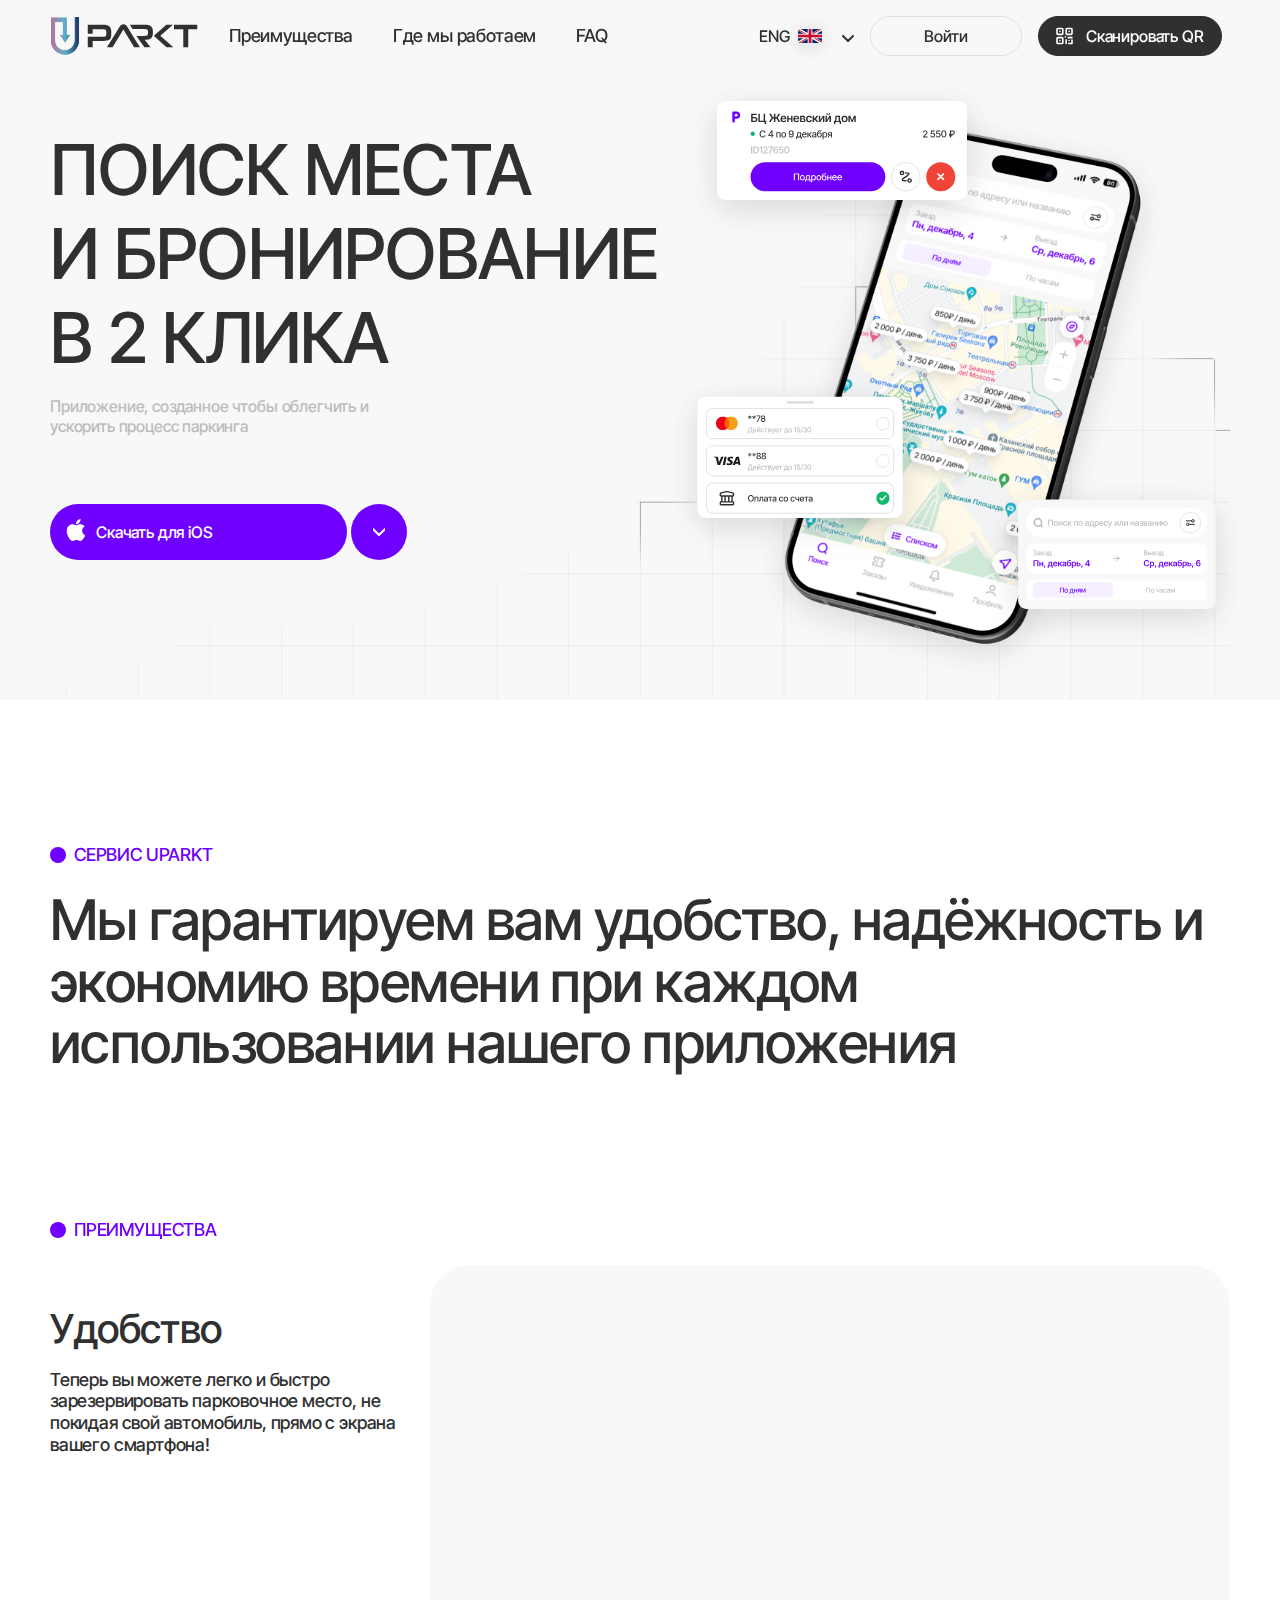
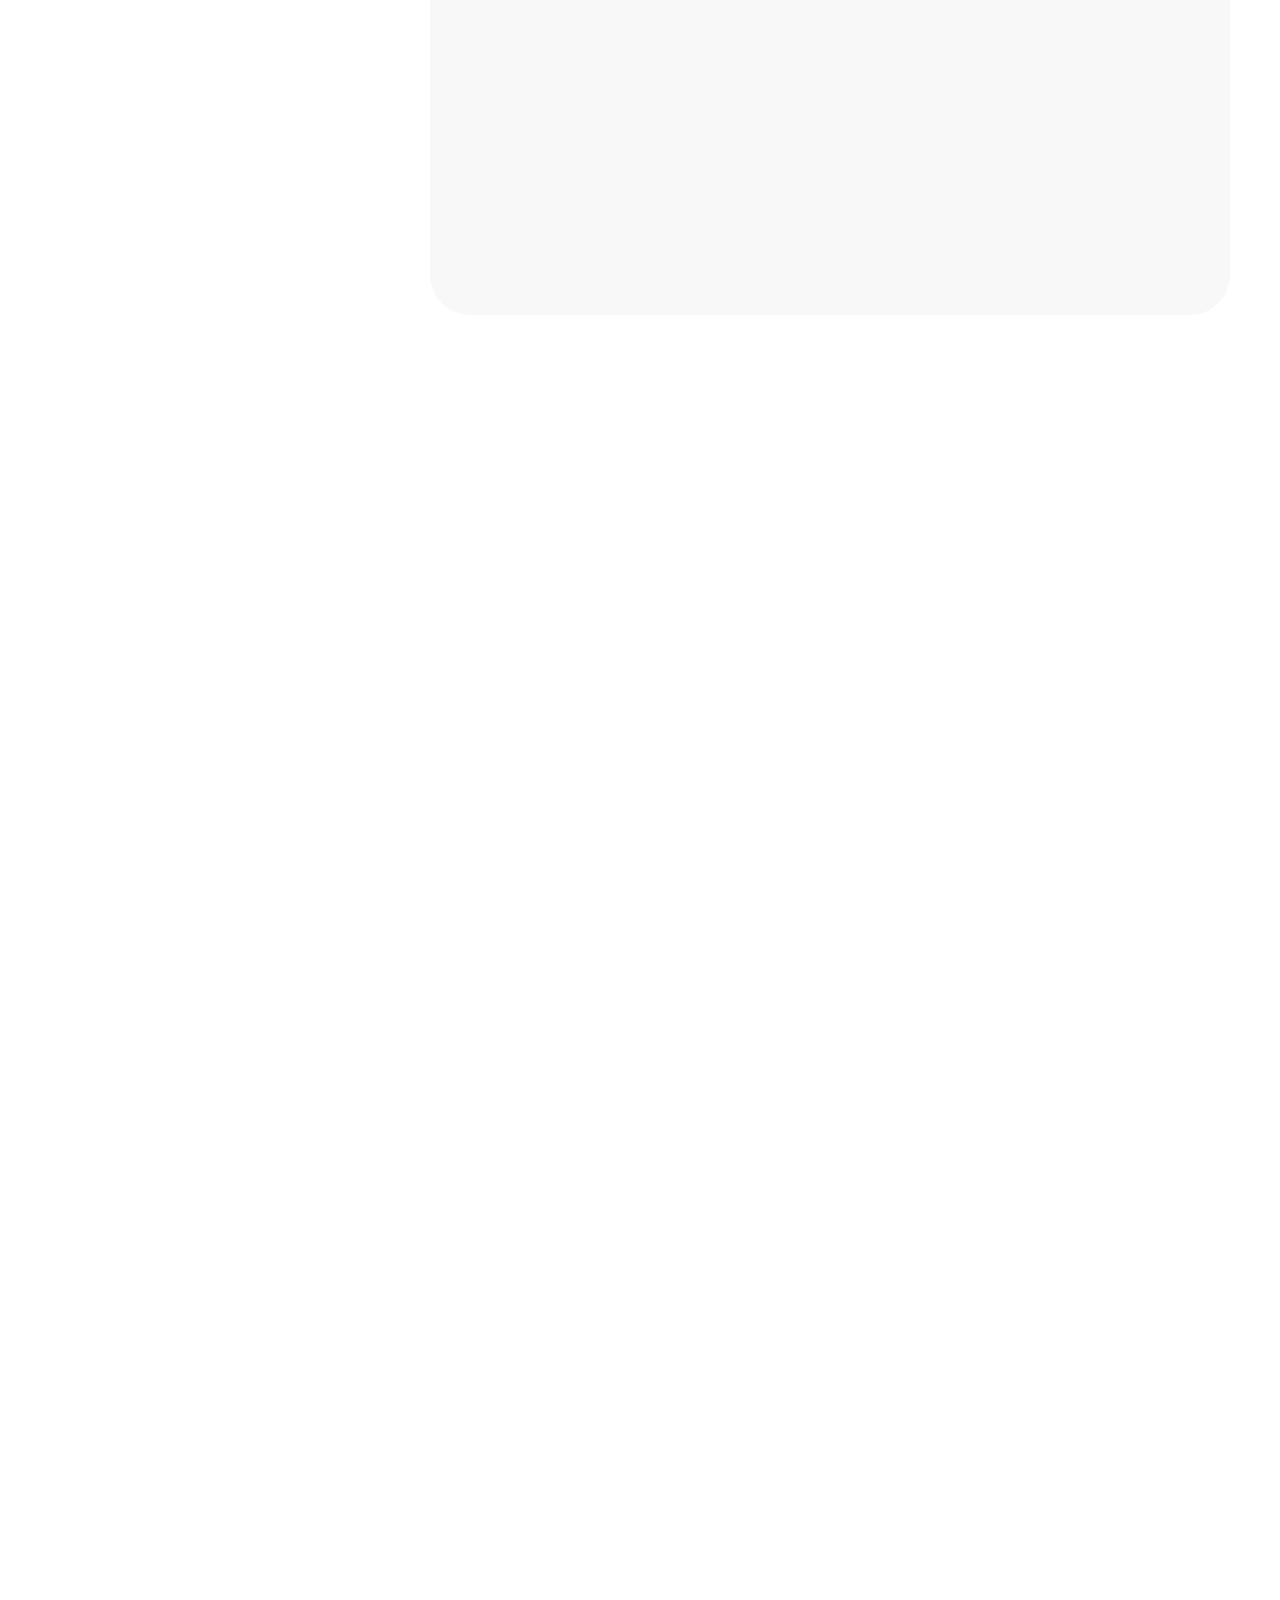
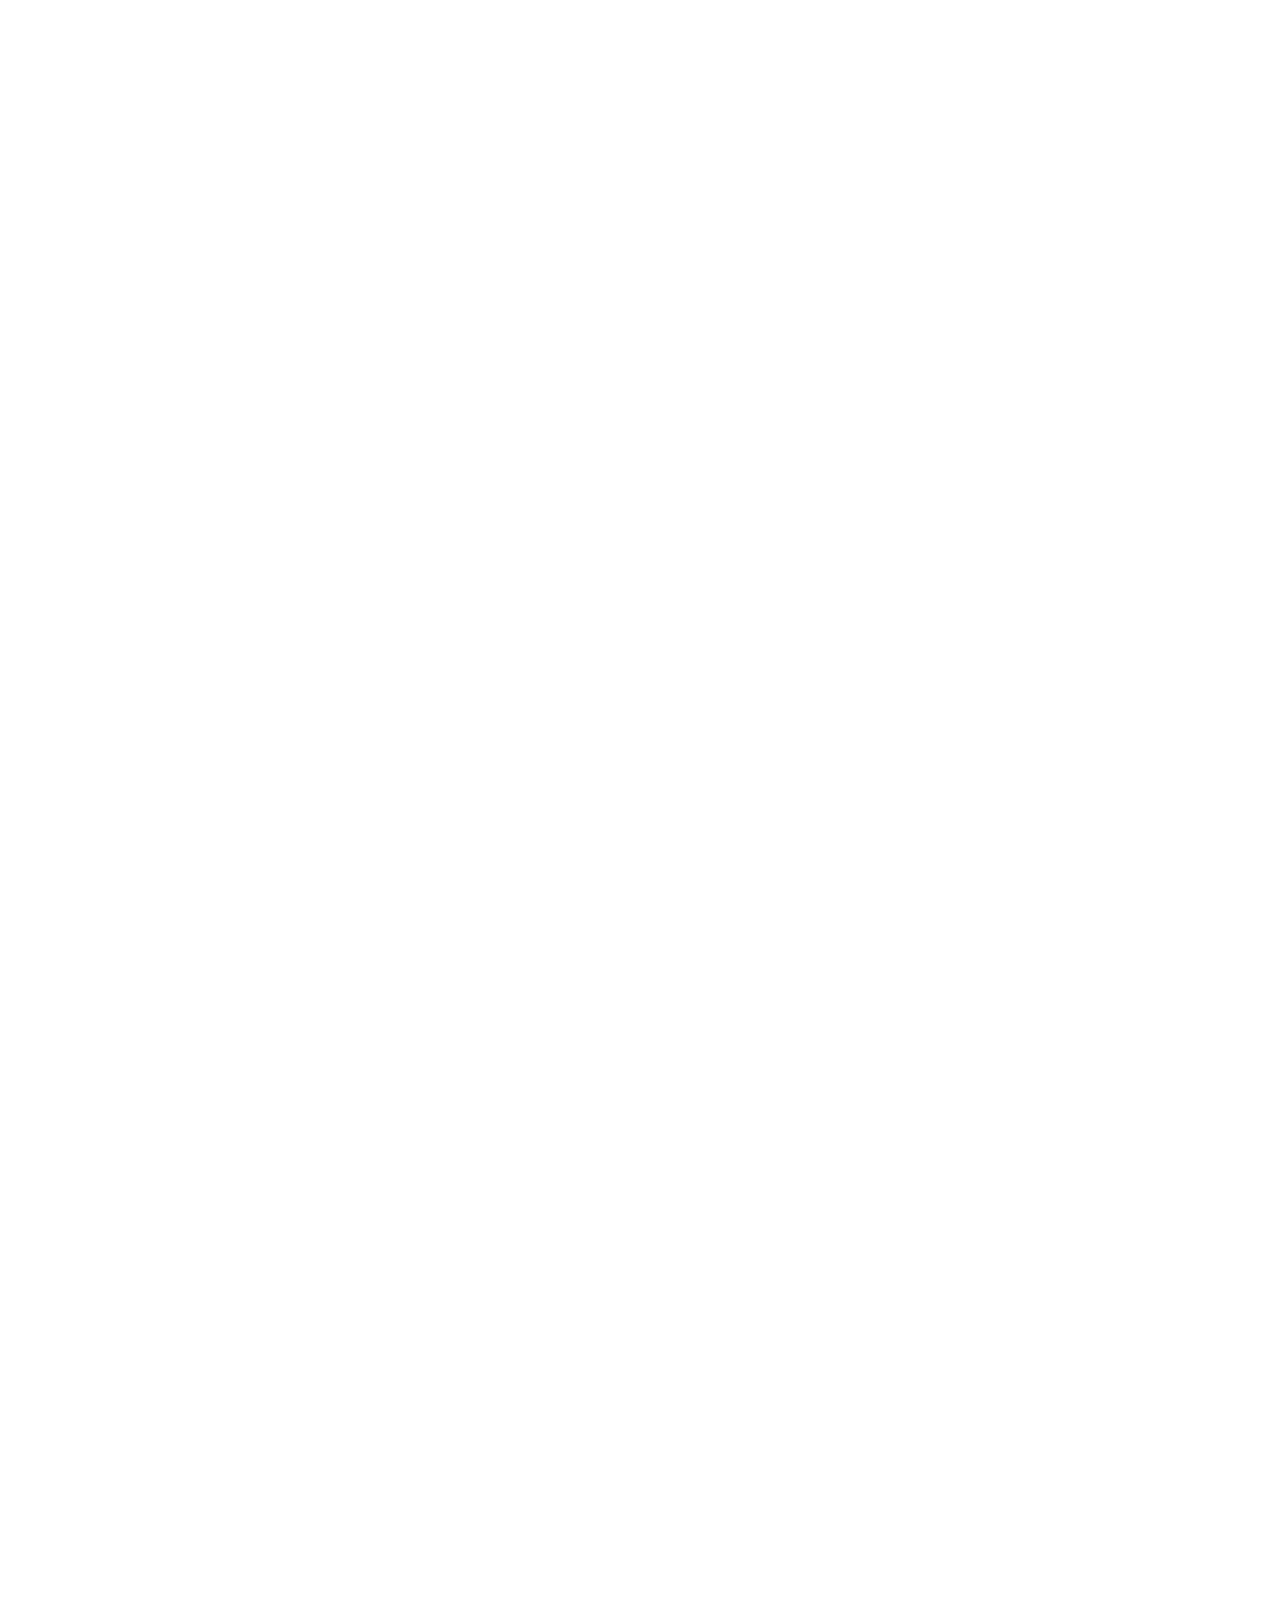
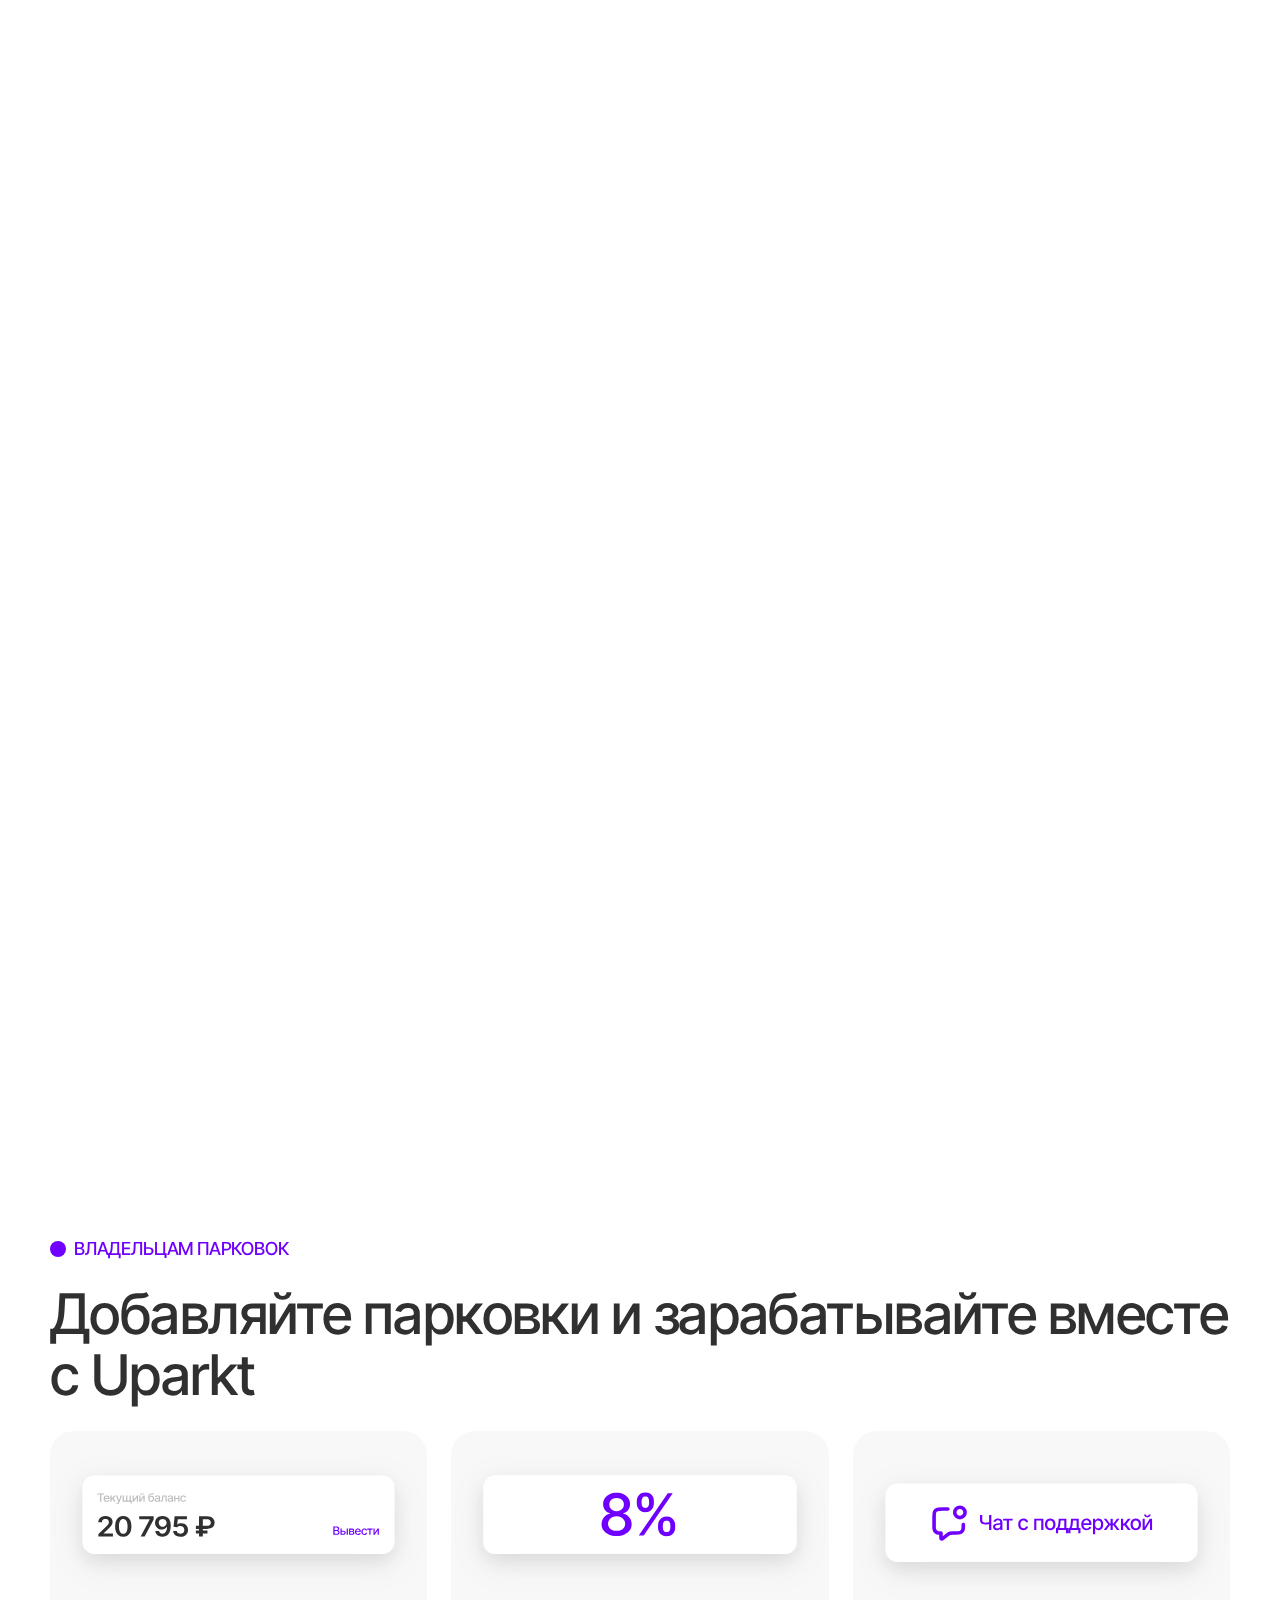
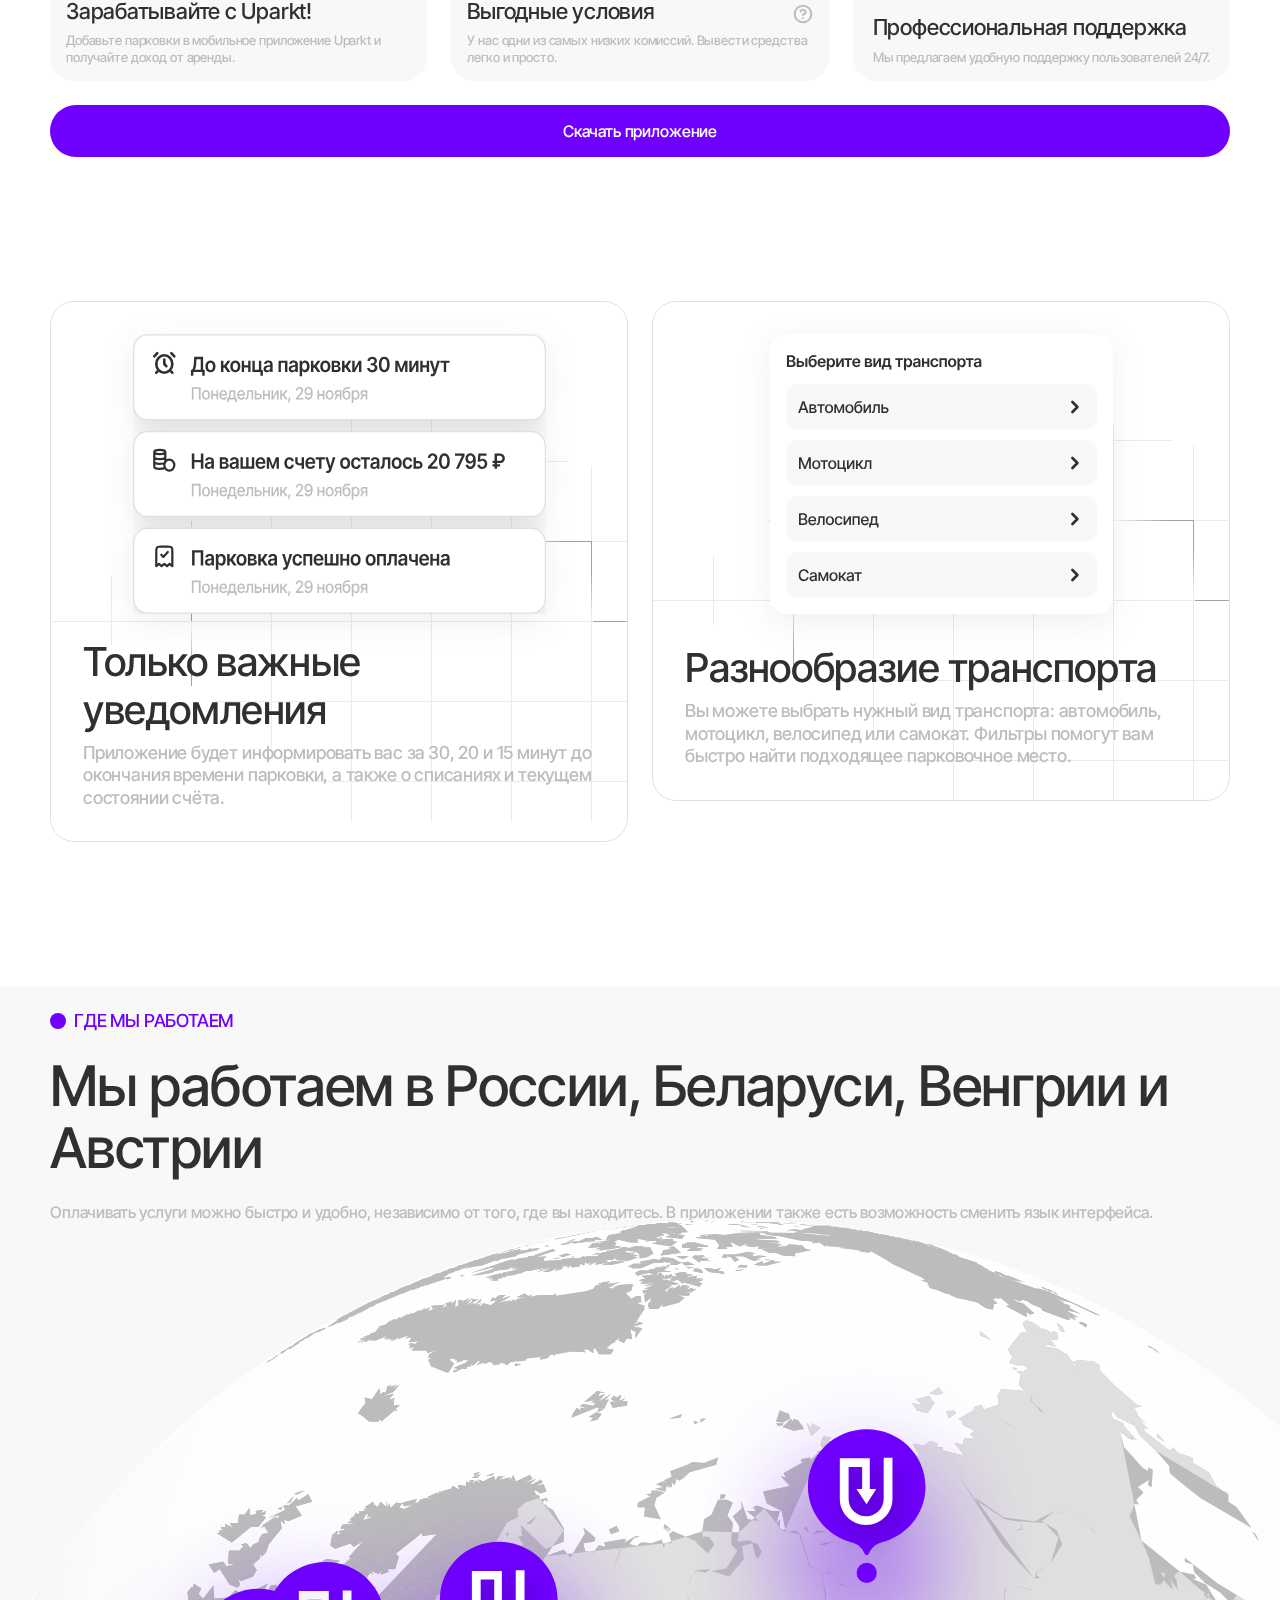
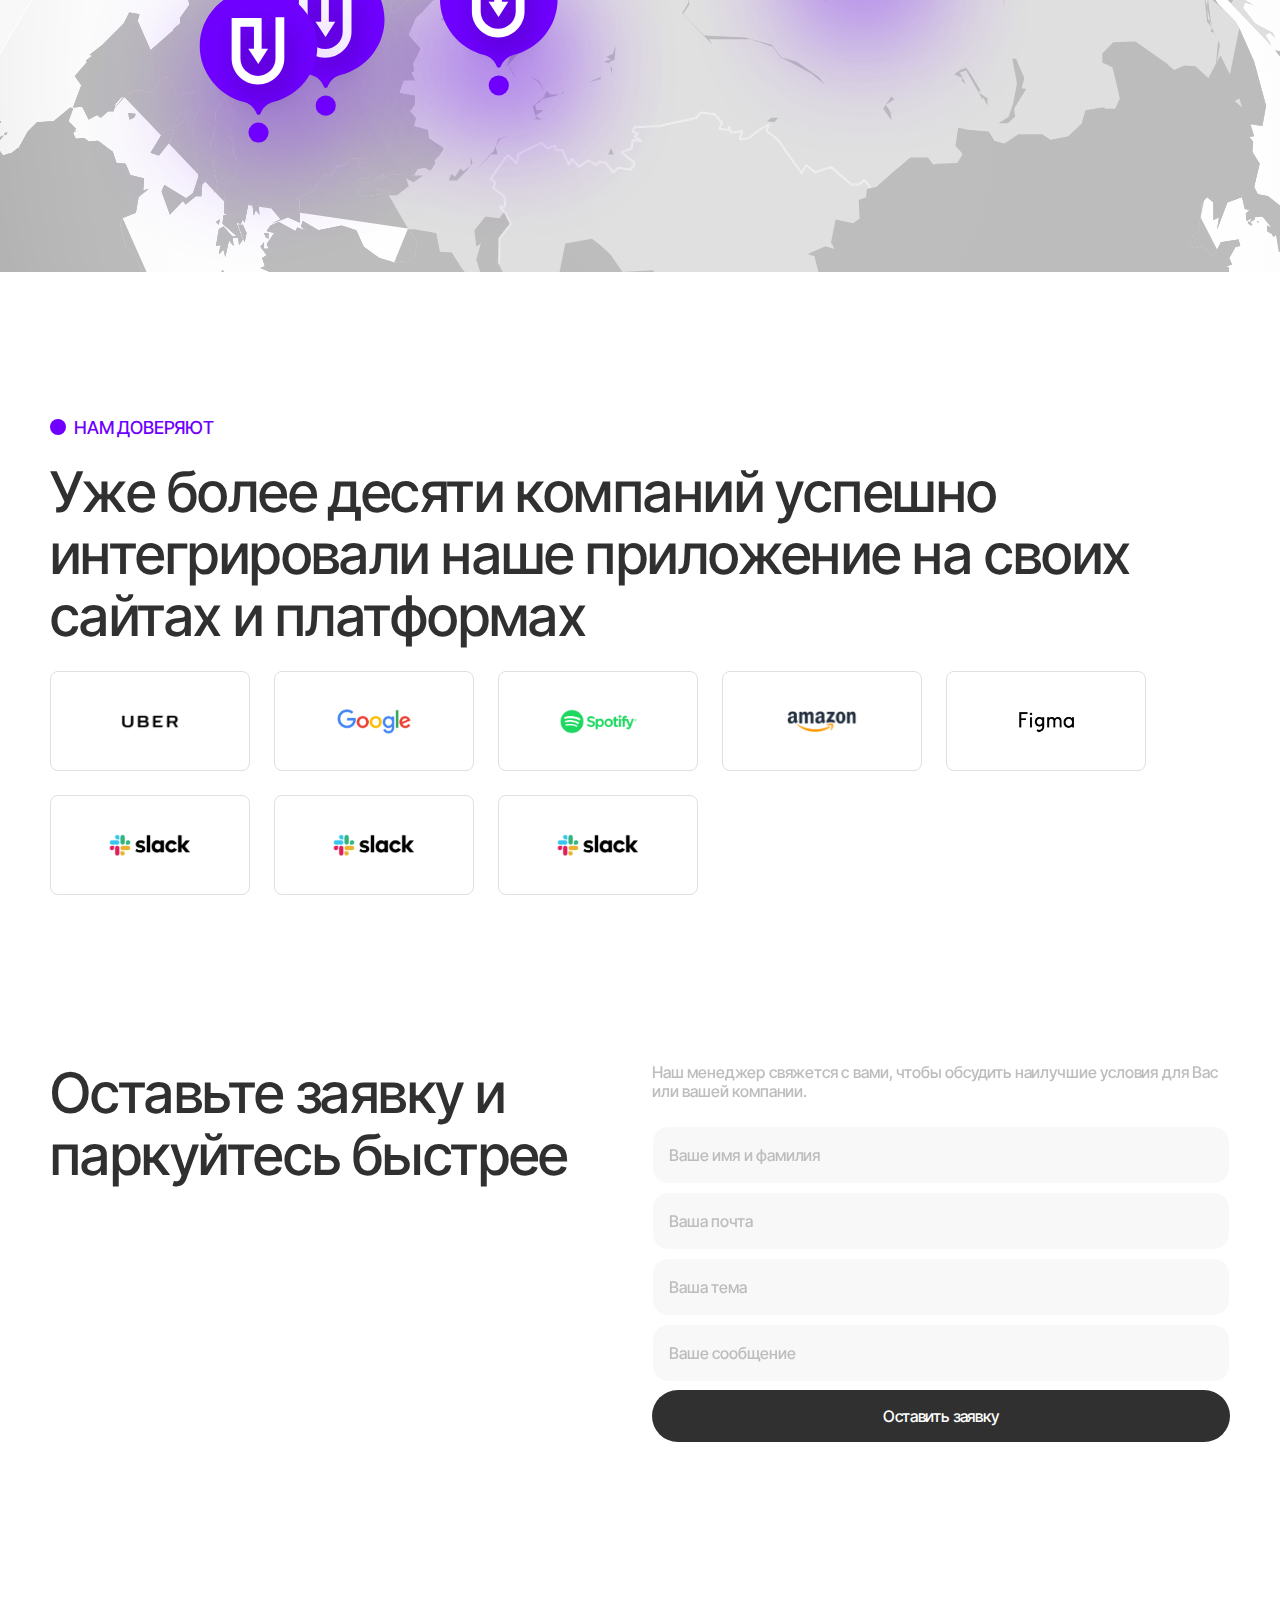
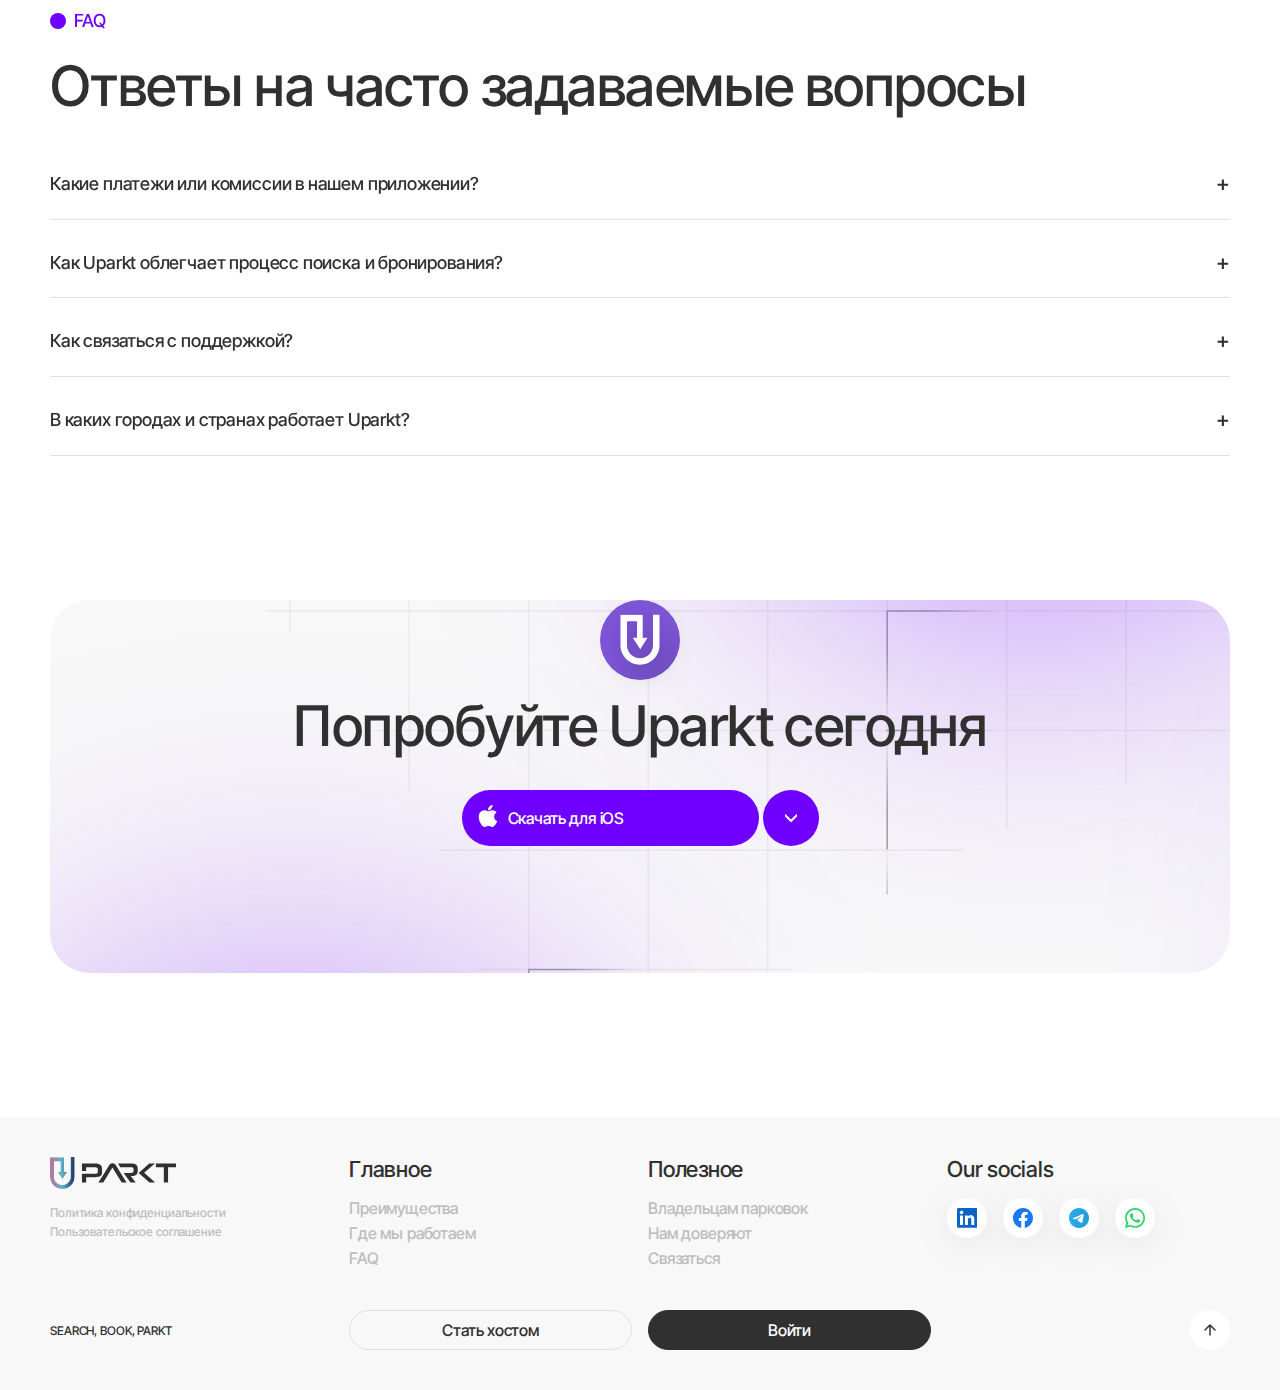
==== commit 3a135c33: "refactor: changed links to .com and .ru web-site" ====
--- a/pages/index-en.html
+++ b/pages/index-en.html
@@ -4,7 +4,7 @@
   <meta charset="UTF-8">
   <meta name="viewport" content="width=device-width, initial-scale=1.0">
   <meta name="theme_color" content="#FFFFFF">
-  <title>Uparkt - search and book in 2 clicks</title>
+  <title>Uparkt - Search, Book, Parkt</title>
   <!--INTER TIGHT FONT-->
   <link rel="preconnect" href="https://fonts.googleapis.com">
   <link rel="preconnect" href="https://fonts.gstatic.com" crossorigin>
@@ -53,7 +53,7 @@
                   <img class="language_image" src="../assets/en.png" alt="ENG" />
                 </div>
               </div>
-              <a href="../index.html" class="language_dropdown_item" data_lang="ru" target="_self">
+              <a href="https://uparkt.ru/" class="language_dropdown_item" data_lang="ru" target="_self">
                 <span class="language_text text black">РУС</span>
                 <div class="language_div_image">
                   <img class="language_image" src="../assets/ru.png" alt="РУС" />
@@ -297,15 +297,15 @@
       </div>
       <!--BUTTON-->
       <div class="dropdown_default" id="download1">
-                <span class="dropdown_text">
-                    <span id="qr-button">Скачать приложение</span>
-                </span>
+        <span class="dropdown_text">
+            <span id="qr-button">Скачать приложение</span>
+        </span>
       </div>
       <!--DOWNLOAD APP 3-->
       <a href="#" class="dropdown_default" id="app-download3" target="_blank">
-                <span class="dropdown_text">
-                    <span>Скачать приложение</span>
-                </span>
+        <span class="dropdown_text">
+            <span>Скачать приложение</span>
+        </span>
       </a>
     </div>
   </section>
@@ -601,15 +601,15 @@
 
 <!--JQUERY-->
 <script src="https://ajax.googleapis.com/ajax/libs/jquery/3.6.4/jquery.min.js"></script>
-<script src="../scripts/jquery.js"></script>
+<script src="../scripts-en/jquery.js"></script>
 <!--SCRIPTS-->
-<script defer src="../scripts/script.js"></script>
-<script defer src="../scripts/scroll.js"></script>
-<script defer src="../scripts/qr.js"></script>
-<script defer src="../scripts/popover.js"></script>
-<script defer src="../scripts/video.js"></script>
-<script defer src="../scripts/accordion.js"></script>
-<script defer src="../scripts/modal.js"></script>
-<script defer src="../scripts/form.js"></script>
+<script defer src="../scripts-en/script.js"></script>
+<script defer src="../scripts-en/scroll.js"></script>
+<script defer src="../scripts-en/qr.js"></script>
+<script defer src="../scripts-en/popover.js"></script>
+<script defer src="../scripts-en/video.js"></script>
+<script defer src="../scripts-en/accordion.js"></script>
+<script defer src="../scripts-en/modal.js"></script>
+<script defer src="../scripts-en/form.js"></script>
 </body>
 </html>--- a/styles/style.css
+++ b/styles/style.css
@@ -1081,6 +1081,10 @@
     width: 100%;
 }
 
+.main_section_service .div_section_fluid {
+    padding: 144px 0;
+}
+
 .div_section_fluid {
     width: calc(100% - 100px);
     margin: auto;
@@ -1088,7 +1092,7 @@
     display: flex;
     flex-direction: column;
     align-items: flex-start;
-    padding: 144px 0;
+    padding: 0 0 144px 0;
     gap: 24px;
 }
 
@@ -1162,7 +1166,7 @@
     display: flex;
     flex-direction: column;
     align-items: flex-start;
-    padding: 0;
+    padding: 0 0 144px 0;
     gap: 24px;
 }
 
@@ -1699,6 +1703,7 @@
     grid-template-columns: auto 140px auto;
     grid-template-rows: repeat(3, auto);
     row-gap: 24px;
+    padding: 144px 0;
 }
 
 .sponsors_content {
@@ -2073,7 +2078,7 @@
     display: flex;
     flex-direction: column;
     align-items: center;
-    padding: 127px 0;
+    padding: 0 0 127px 0;
     gap: 24px;
     border-radius: 40px;
 
@@ -2515,6 +2520,11 @@
     .accordion_frame {
         grid-column: 1;
         grid-row: 3;
+    }
+
+    .main_section_download .div_section_fluid {
+        background: url(../assets/grid-violet-tablet.svg) no-repeat center center, var(--light-gray);
+        background-size: cover;
     }
 }
 
@@ -2742,13 +2752,21 @@
     }
 
     /*SERVICE SECTION*/
+    .div_section_fluid,
+    .div_section_fluid.div_own_fluid,
+    .main_section_advantages {
+        padding: 0 0 112px 0;
+    }
+
     .div_section_fluid {
-        padding: 80px 0;
         width: calc(100% - 40px);
     }
 
+    .main_section_service .div_section_fluid {
+        padding: 112px 0;
+    }
+
     .div_section_fluid.div_own_fluid {
-        padding: 0 0 80px 0;
         margin: 0 20px;
         width: calc(100% - 40px);
     }
@@ -3251,7 +3269,13 @@
     }
 
     /*SERVICE SECTION*/
-    .div_section_fluid {
+    .div_section_fluid,
+    .div_section_fluid.div_own_fluid,
+    .main_section_advantages {
+        padding: 0 0 72px 0;
+    }
+
+    .main_section_service .div_section_fluid {
         padding: 72px 0;
     }
 
@@ -3295,7 +3319,7 @@
 
     figure.video {
         height: 80%;
-        border-radius: 0;
+        border-radius: 24px;
     }
 
     .description_head {
@@ -3367,7 +3391,7 @@
         border: 1px solid var(--gray-300);
         border-radius: 16px;
 
-        background: url(../assets/grid-violet-small.svg) no-repeat center center, var(--light-gray);
+        background: url(../assets/grid-violet-small.svg) no-repeat center center, var(--white);
         background-size: cover;
     }
 
@@ -3459,8 +3483,16 @@
         grid-row: 5;
     }
 
+    .footer_nav .ul_li {
+        gap: 8px;
+    }
+
     .first_column .ul_li a {
         font-size: var(--font-size-12);
+    }
+
+    .footer_nav .ul_li {
+        gap: 8px;
     }
 
     .footer_nav .ul_li a {
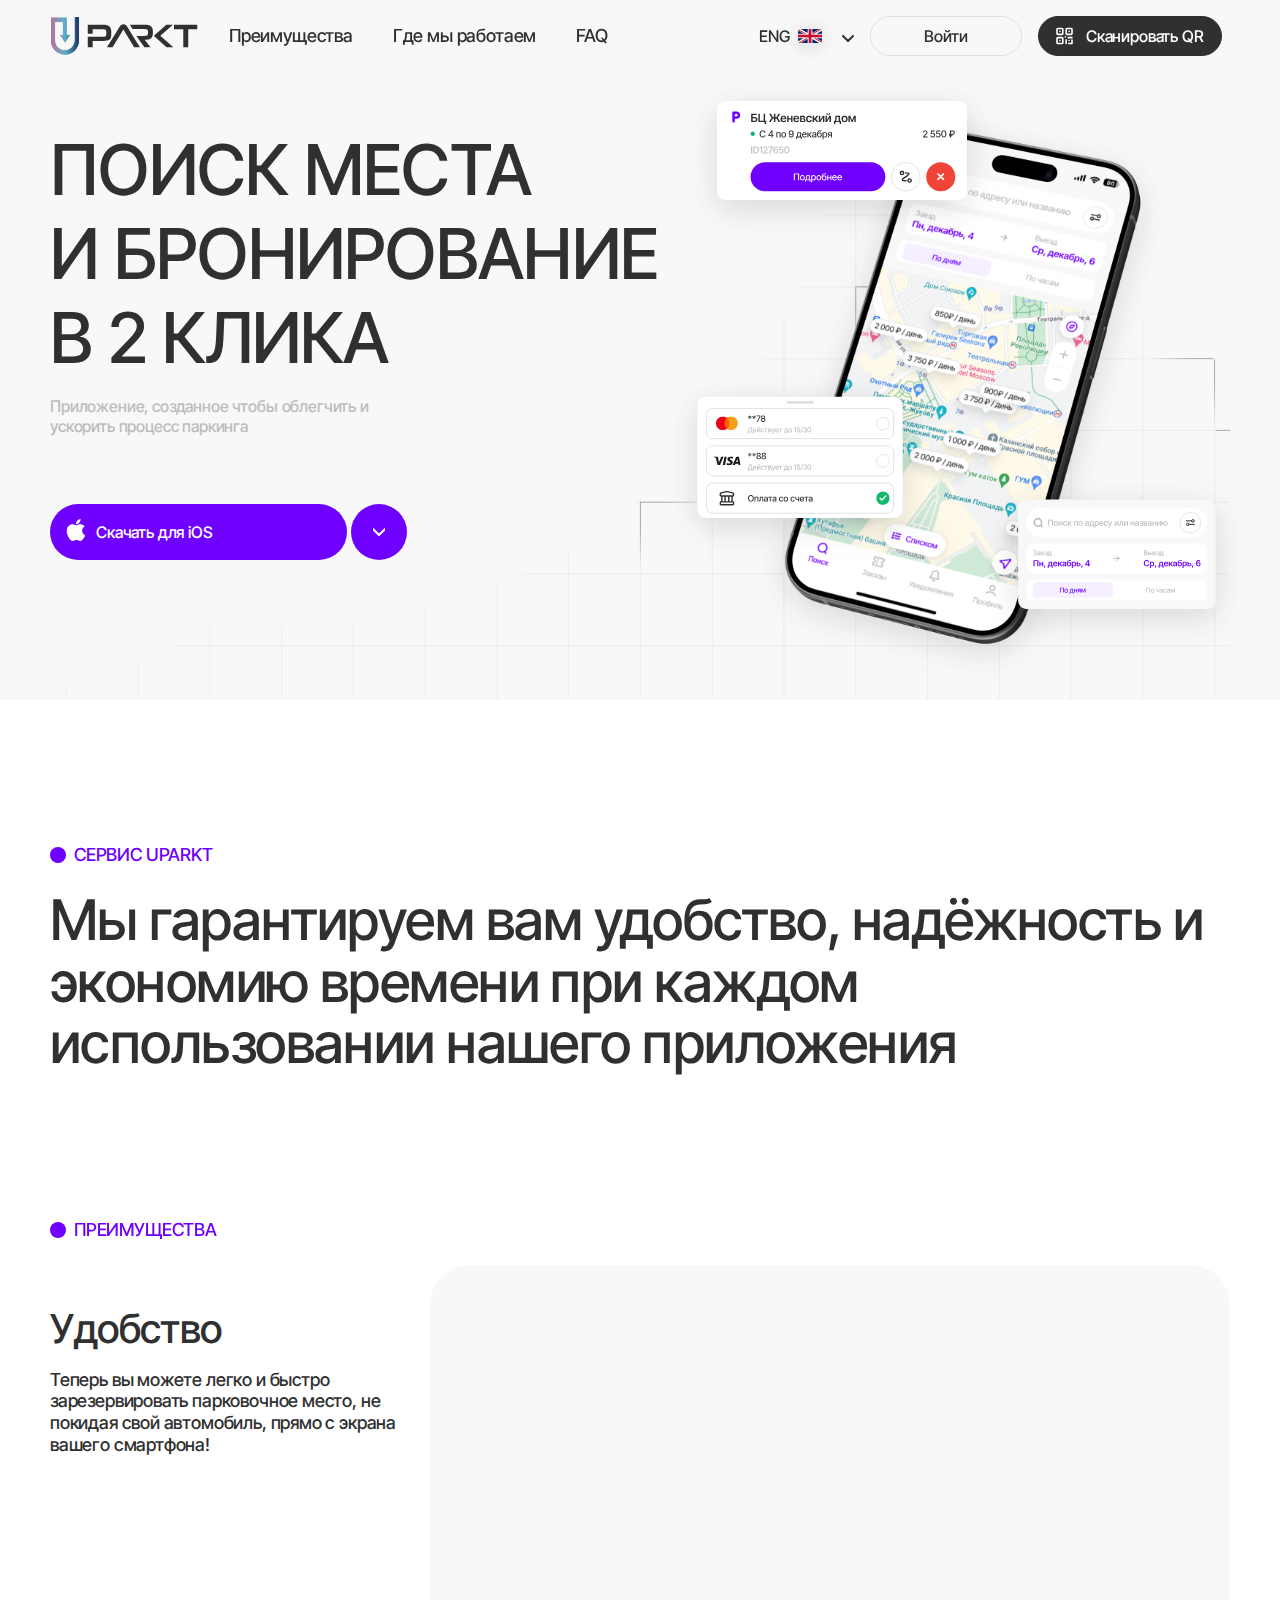
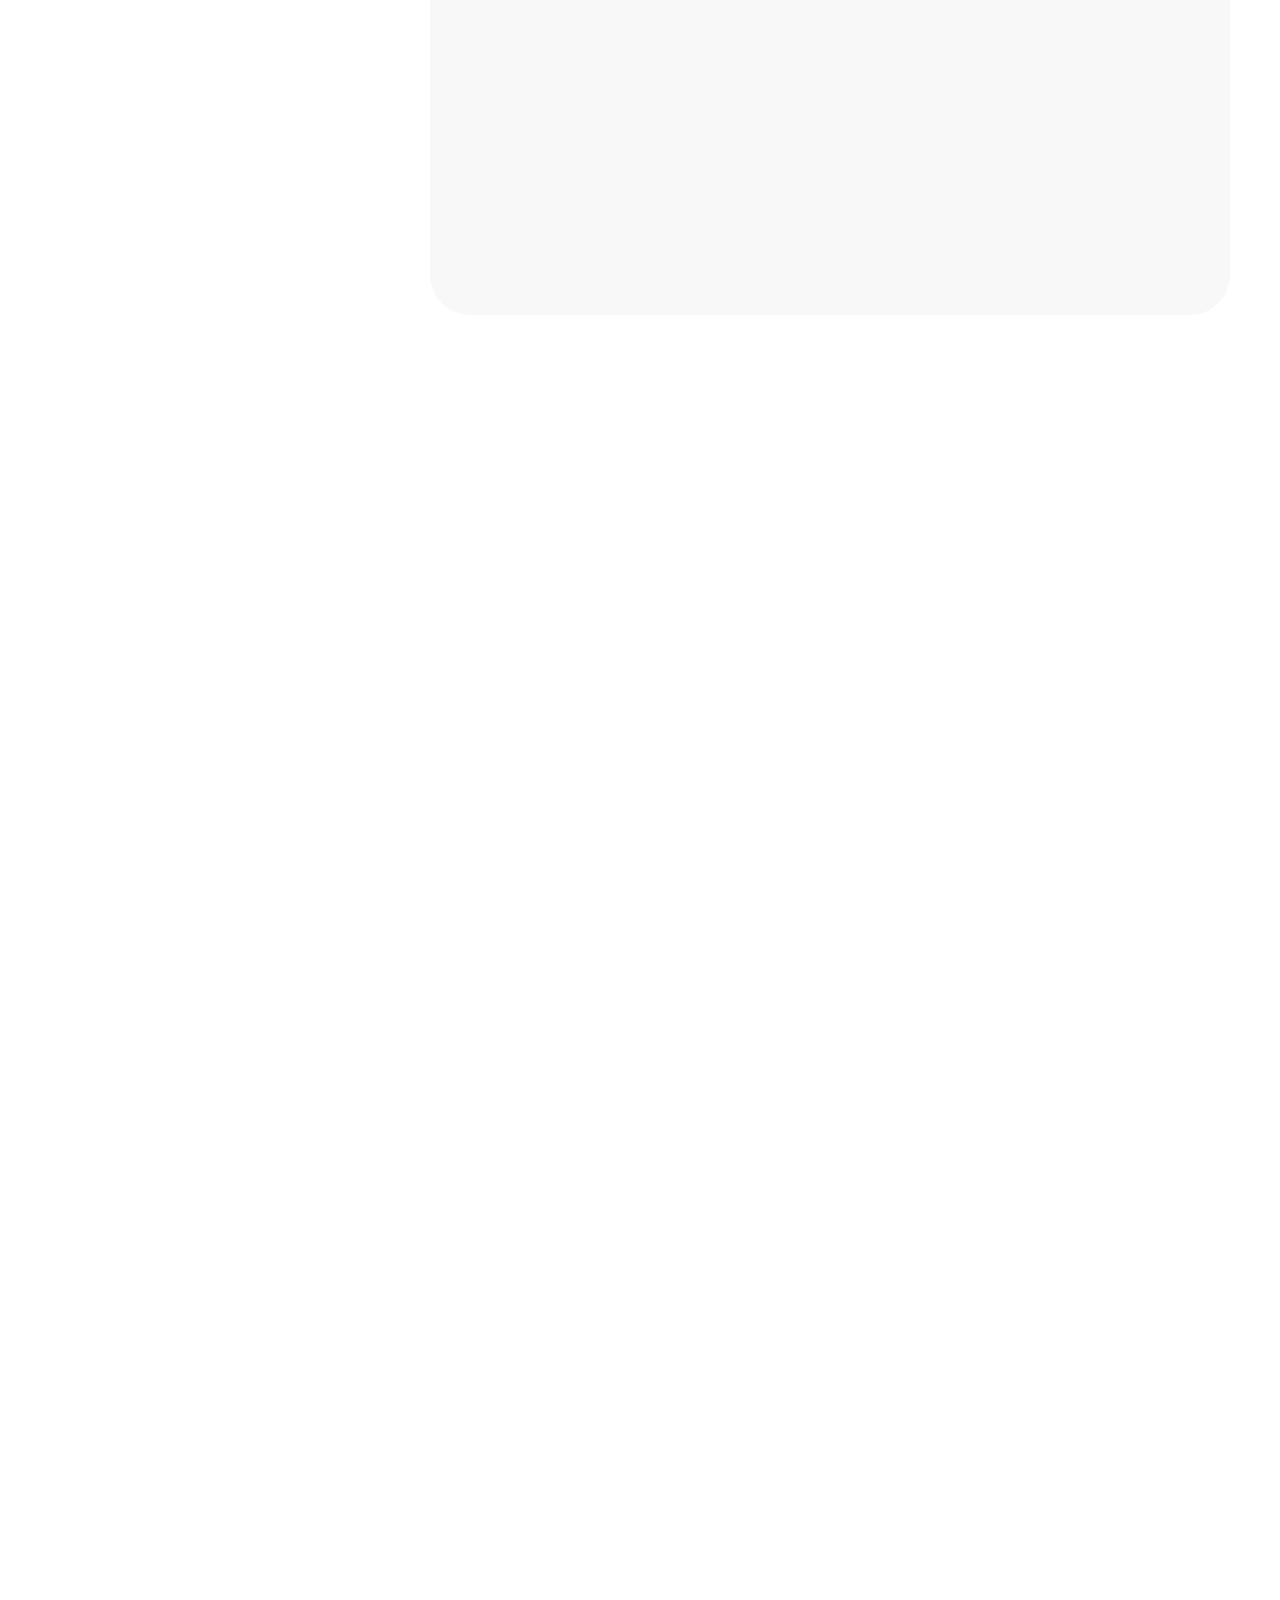
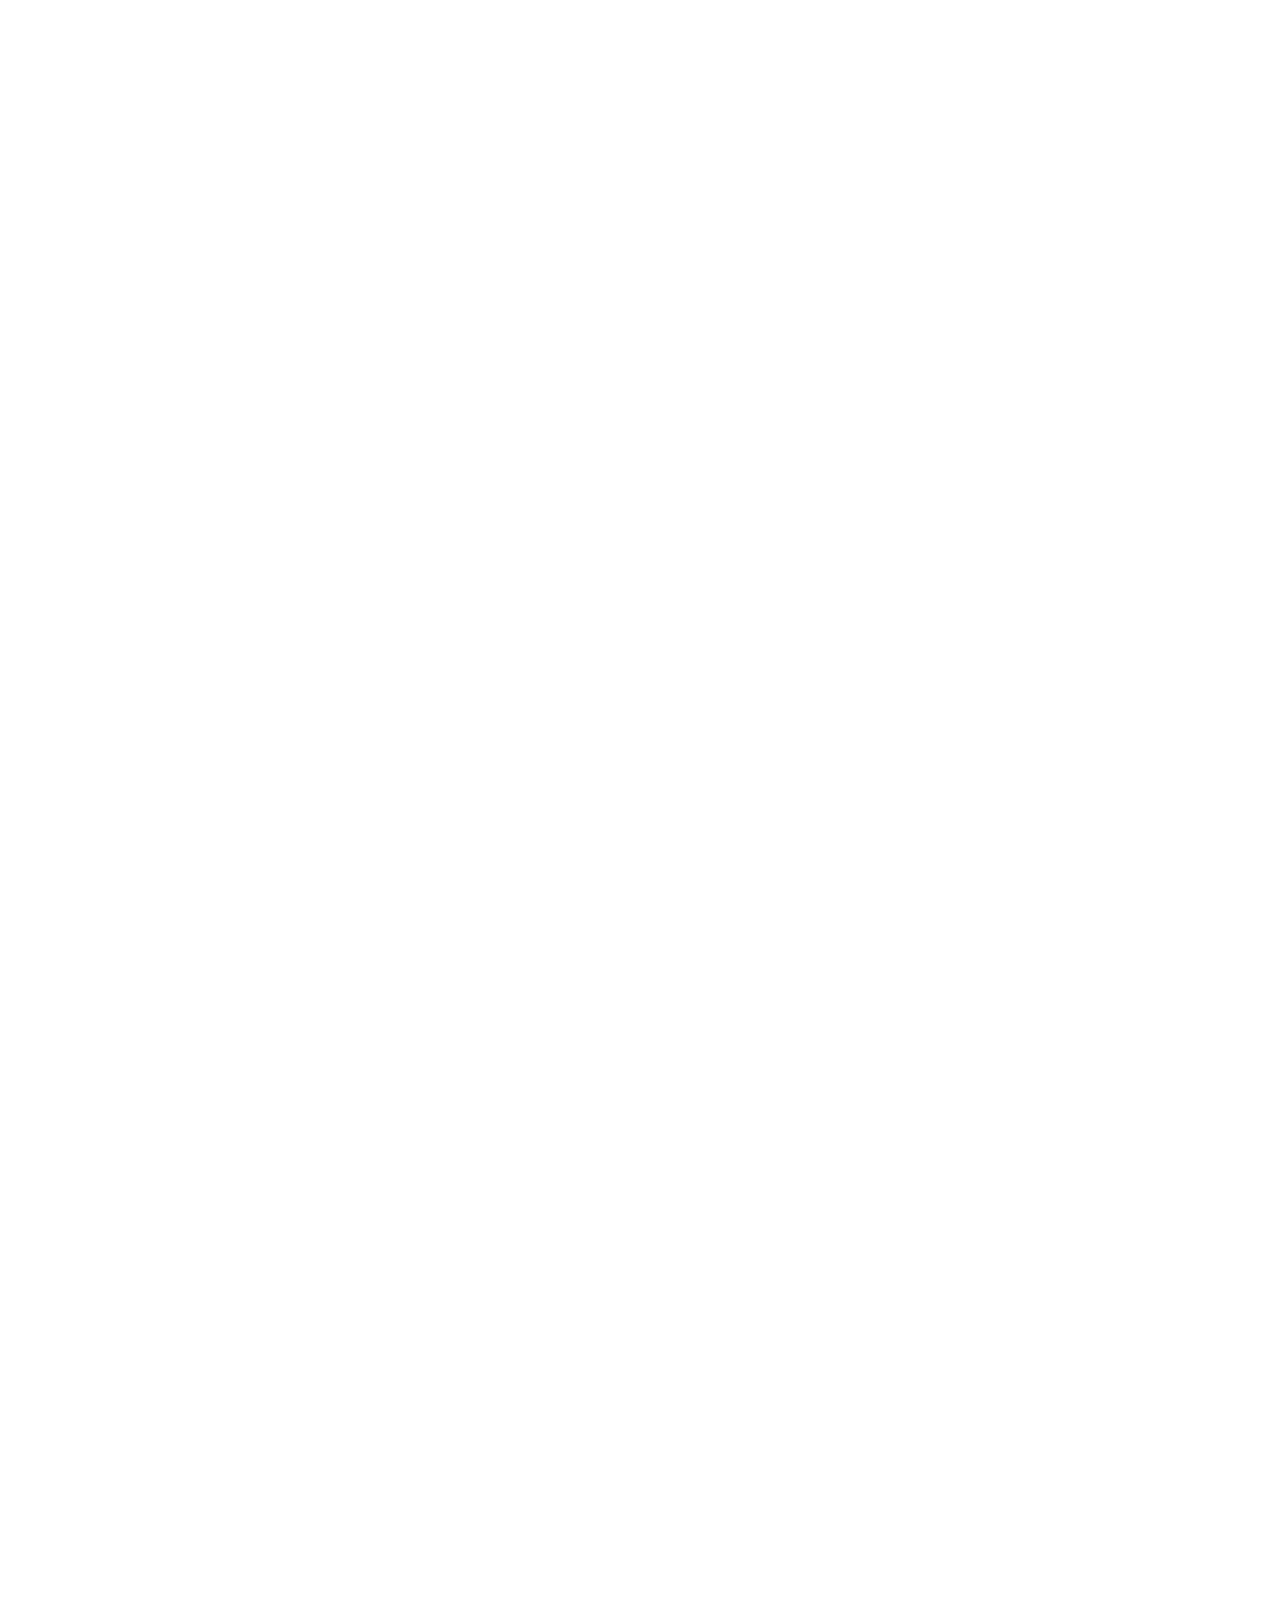
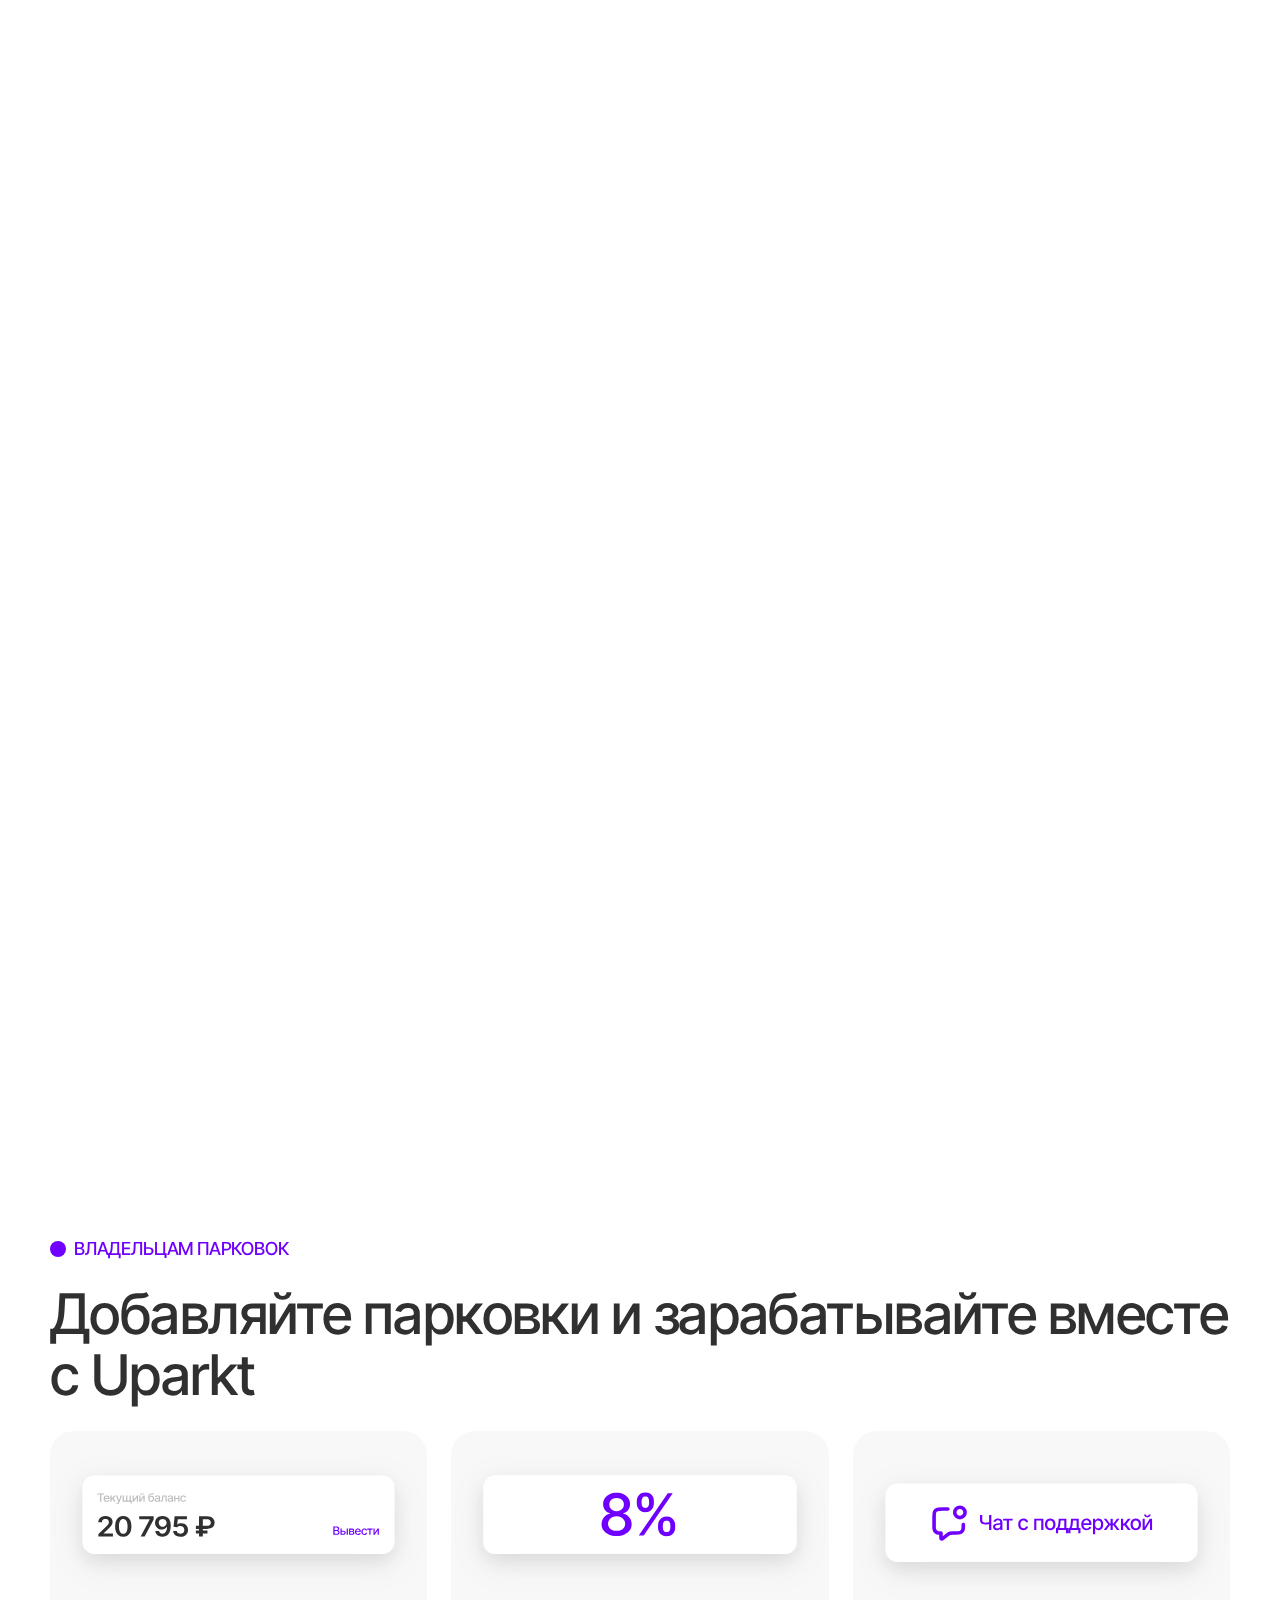
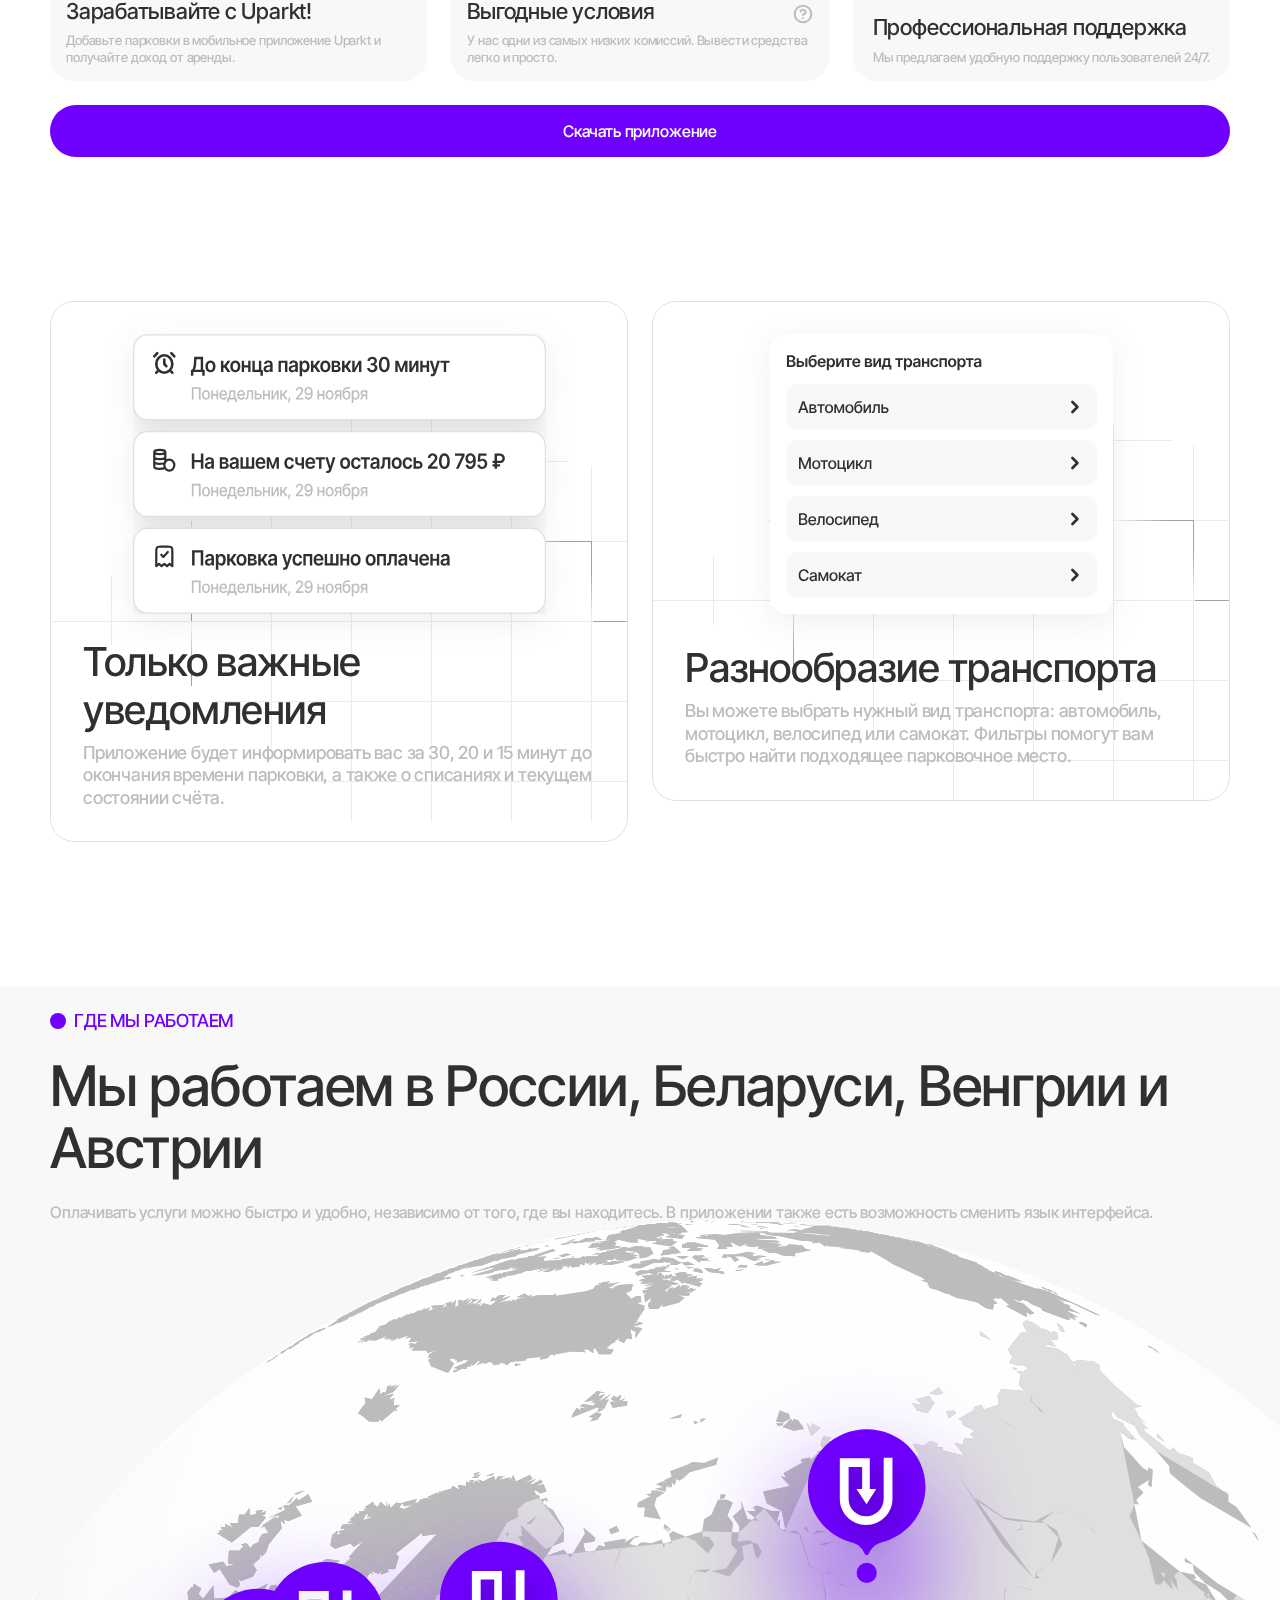
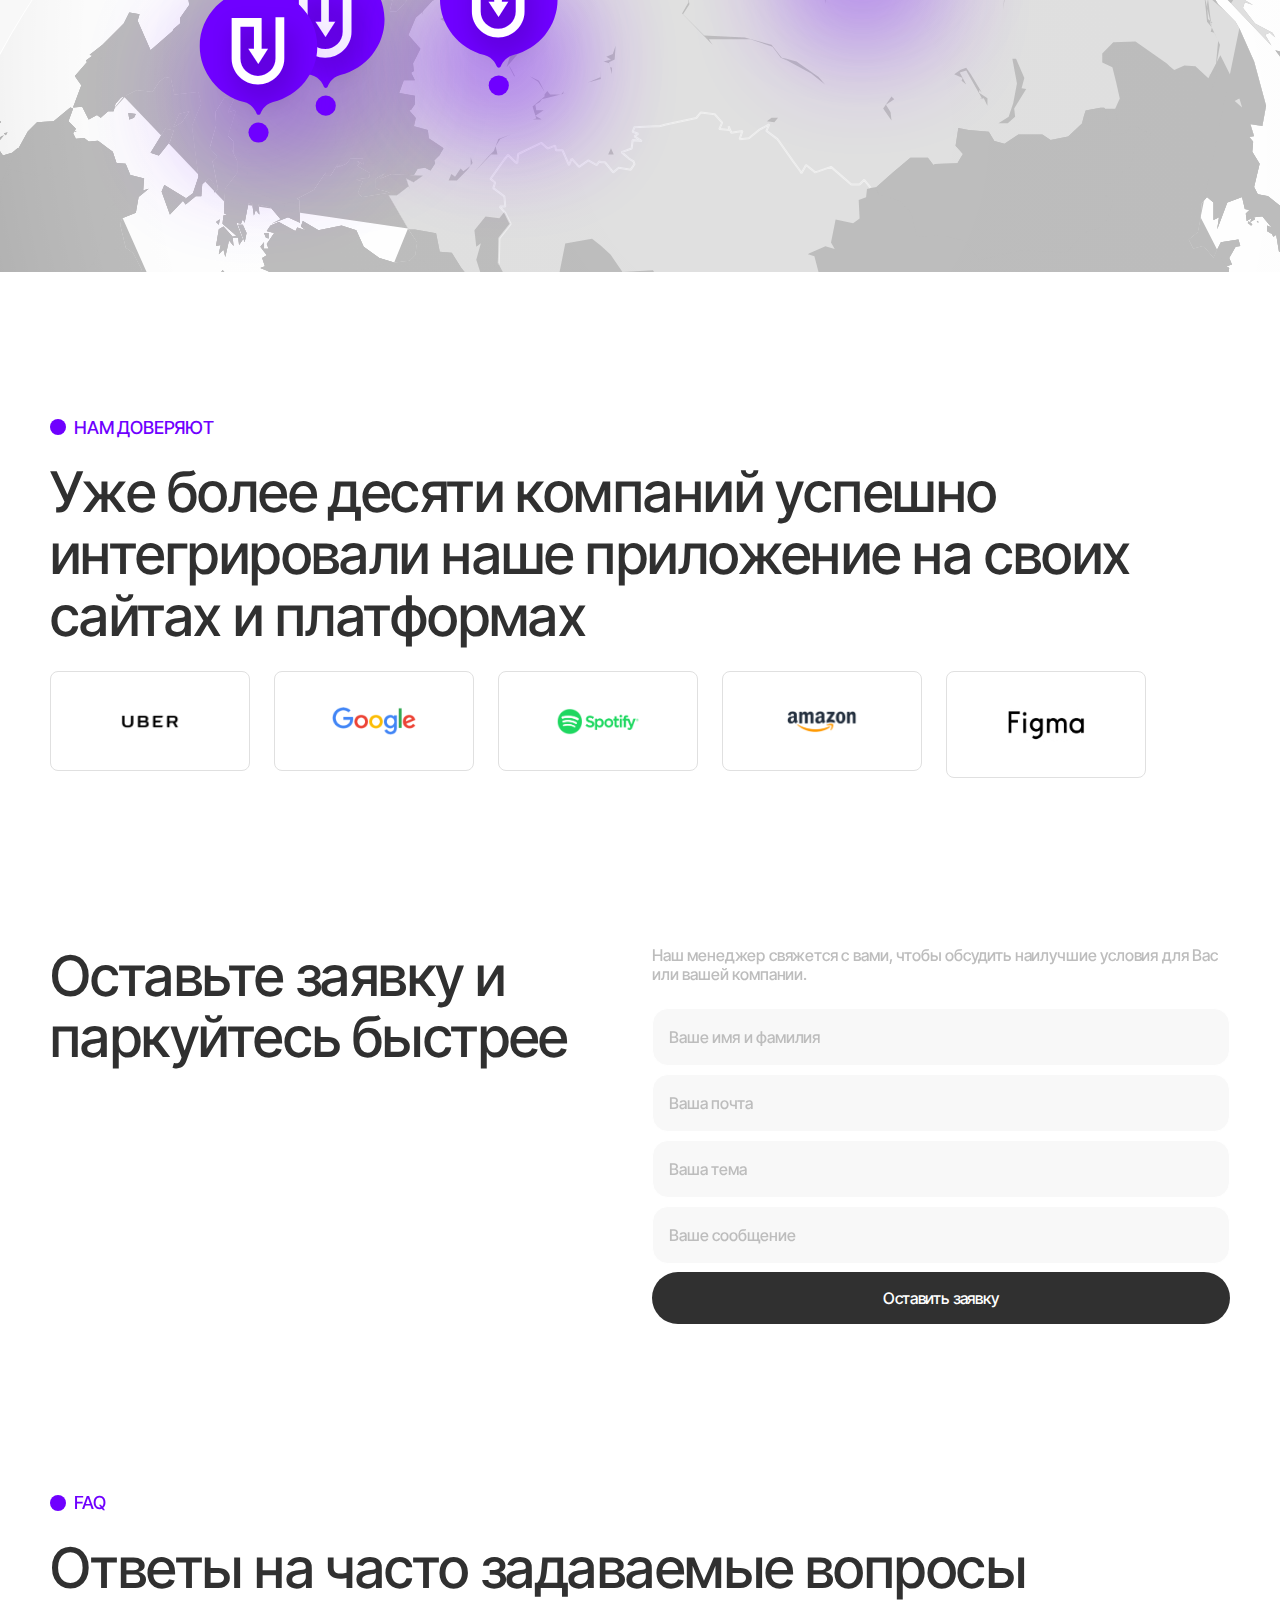
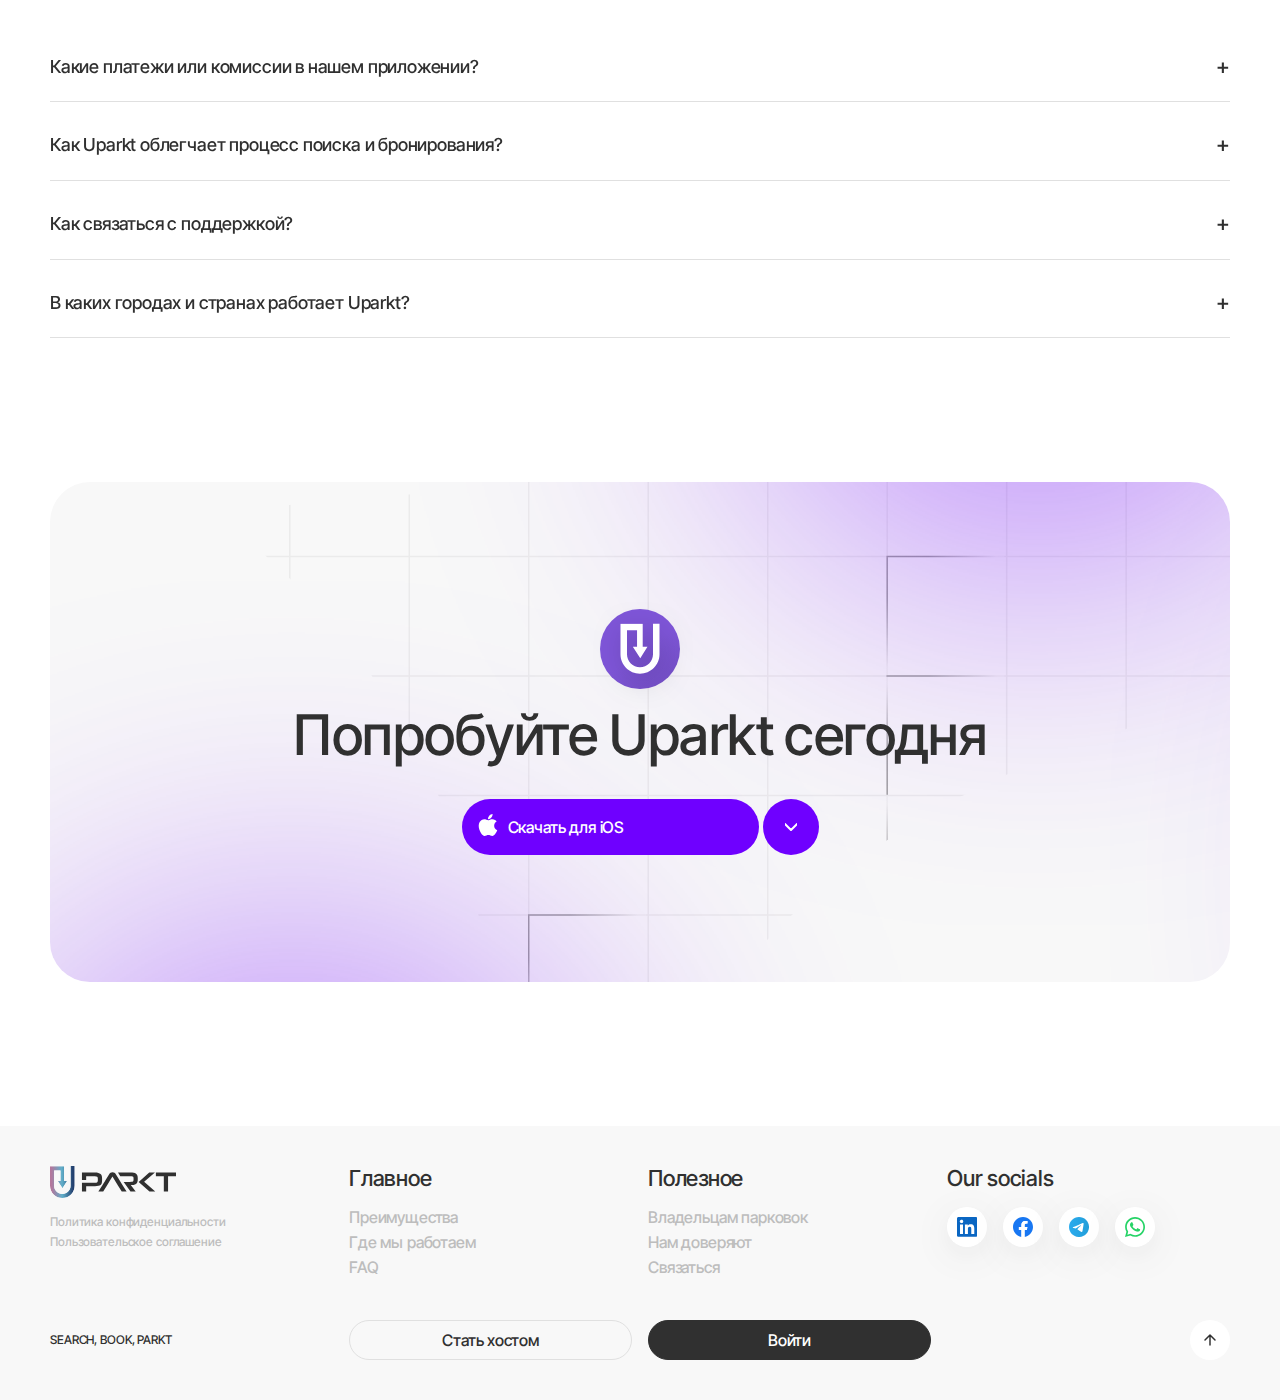
==== commit 791263e8: "feat: add effects to mobile; fix: animations in scripts" ====
--- a/pages/index-en.html
+++ b/pages/index-en.html
@@ -355,28 +355,19 @@
       <div class="sponsors_frame">
         <!--SPONSOR CARDS-->
         <div class="sponsor_card">
-          <div class="sponsor_image" id="spnsr1"></div>
+          <img src="../assets/uber.png" alt="Uber" class="default_image" />
         </div>
         <div class="sponsor_card">
-          <div class="sponsor_image" id="spnsr2"></div>
+          <img src="../assets/google.png" alt="Google" class="default_image" />
         </div>
         <div class="sponsor_card">
-          <div class="sponsor_image" id="spnsr3"></div>
+          <img src="../assets/spotify.png" alt="Spotify" class="default_image" />
         </div>
         <div class="sponsor_card">
-          <div class="sponsor_image" id="spnsr4"></div>
+          <img src="../assets/amazon.png" alt="Amazon" class="default_image" />
         </div>
         <div class="sponsor_card">
-          <div class="sponsor_image" id="spnsr5"></div>
-        </div>
-        <div class="sponsor_card">
-          <div class="sponsor_image" id="spnsr6"></div>
-        </div>
-        <div class="sponsor_card">
-          <div class="sponsor_image" id="spnsr7"></div>
-        </div>
-        <div class="sponsor_card">
-          <div class="sponsor_image" id="spnsr8"></div>
+          <img src="../assets/figma.png" alt="Figma" class="default_image" />
         </div>
       </div>
     </div>
--- a/styles/style.css
+++ b/styles/style.css
@@ -1749,41 +1749,13 @@
     flex-grow: 0;
 }
 
-.sponsor_image {
+.default_image {
+    display: block !important;
     width: 100%;
     height: auto;
     min-height: 25px;
 
-    background-size: contain;
-    image-rendering: crisp-edges;
-
-    background: url(../assets/slack.png) no-repeat center center;
-    background-size: contain;
-}
-
-#spnsr1 {
-    background: url(../assets/uber.png) no-repeat center center;
-    background-size: contain;
-}
-
-#spnsr2 {
-    background: url(../assets/google.png) no-repeat center center;
-    background-size: contain;
-}
-
-#spnsr3 {
-    background: url(../assets/spotify.png) no-repeat center center;
-    background-size: contain;
-}
-
-#spnsr4 {
-    background: url(../assets/amazon.png) no-repeat center center;
-    background-size: contain;
-}
-
-#spnsr5 {
-    background: url(../assets/figma.png) no-repeat center center;
-    background-size: contain;
+    object-fit: contain;
 }
 
 /*SECTION FOR FORM*/
@@ -2078,7 +2050,7 @@
     display: flex;
     flex-direction: column;
     align-items: center;
-    padding: 0 0 127px 0;
+    padding: 127px 0;
     gap: 24px;
     border-radius: 40px;
 
@@ -3544,4 +3516,151 @@
 /*MOBILE*/
 @media(max-width: 390px) {
 
+}
+
+@media (hover: none), (pointer: coarse) {
+    a.li_a_link.text:hover,
+    a.li_a_link.text:focus {
+        color: var(--black);
+    }
+
+    a.li_a_link.text:active {
+        color: var(--violet);
+        transition: none;
+    }
+
+    /*WHITE (DEFAULT)*/
+    .container_div_button.white:hover,
+    .container_div_button.white:focus {
+        background: rgba(255, 255, 255, 0);
+        border: 1px solid var(--gray-300);
+    }
+
+    .container_div_button.white:hover .button_text.black,
+    .container_div_button.white:focus .button_text.black {
+        color: var(--black);
+    }
+
+    /*(FOR FOCUS)*/
+    .container_div_button.white:active {
+        background: rgba(255, 255, 255, 0);
+        border-color: var(--gray-300);
+        transition: none;
+    }
+
+    .container_div_button.white:active .button_text.black {
+        color: var(--gray-400);
+        transition: none;
+    }
+
+    /*BLACK (DEFAULT)*/
+    .container_div_button.black:hover,
+    .container_div_button.black:focus {
+        background: var(--black);
+        border: 1px solid var(--black);
+    }
+
+    .container_div_button.black:hover .button_text.white,
+    .container_div_button.black:focus .button_text.white {
+        color: var(--white);
+    }
+
+    /*(FOR FOCUS)*/
+    .container_div_button.black:active {
+        background: var(--light-gray);
+        border-color: var(--light-gray);
+        transition: none;
+    }
+
+    .container_div_button.black:active .button_text.white {
+        color: var(--black);
+        transition: none;
+    }
+
+    /*QR (DEFAULT)*/
+    .container_div_button:hover .qr_code:before,
+    .container_div_button:focus .qr_code:before {
+        content: url(../assets/qr.svg);
+    }
+
+    /*QR (FOR FOCUS)*/
+    .container_div_button:active .qr_code:before {
+        content: url(../assets/qr-black.svg);
+        transition: none;
+    }
+
+    .dropdown_default:focus {
+        background: var(--violet);
+    }
+
+    .dropdown_default:focus span,
+    .dropdown_default:focus span a {
+        color: var(--white);
+    }
+
+    .dropdown_default:active {
+        background: var(--pure-violet);
+        transition: none;
+    }
+
+    .dropdown_default:active span,
+    .dropdown_default:active span a {
+        color: var(--violet);
+        transition: none;
+    }
+
+    .dropdown_icon:focus {
+        background: var(--violet);
+    }
+
+    .dropdown_icon:active {
+        background: var(--pure-violet);
+        transition: background 0.45s ease-in-out;
+    }
+
+    .dropdown_default.ios:focus span:before {
+        content: url(../assets/apple-icon.svg);
+    }
+
+    .dropdown_default.android:focus span:before {
+        content: url(../assets/android-icon.svg);
+    }
+
+    .dropdown_default.ios:active span:before {
+        content: url(../assets/apple-icon-purple.svg);
+        transition: none;
+    }
+
+    .dropdown_default.android:active span:before {
+        content: url(../assets/android-icon-purple.svg);
+        transition: none;
+    }
+
+    input:hover,
+    textarea:hover,
+    input:active,
+    textarea:active {
+        background: var(--light-gray);
+        border-radius: 16px;
+        border: 1px solid var(--white);
+    }
+
+    input:focus,
+    textarea:focus {
+        background: var(--white);
+        border: 1px solid var(--gray-300);
+        border-radius: 16px;
+    }
+
+    .dropdown_default.black:hover,
+    .dropdown_default.black:focus {
+        background: var(--black);
+        color: var(--white);
+    }
+
+    .dropdown_default.black:active {
+        background: var(--light-gray);
+        color: var(--black);
+        transition: none;
+    }
 }